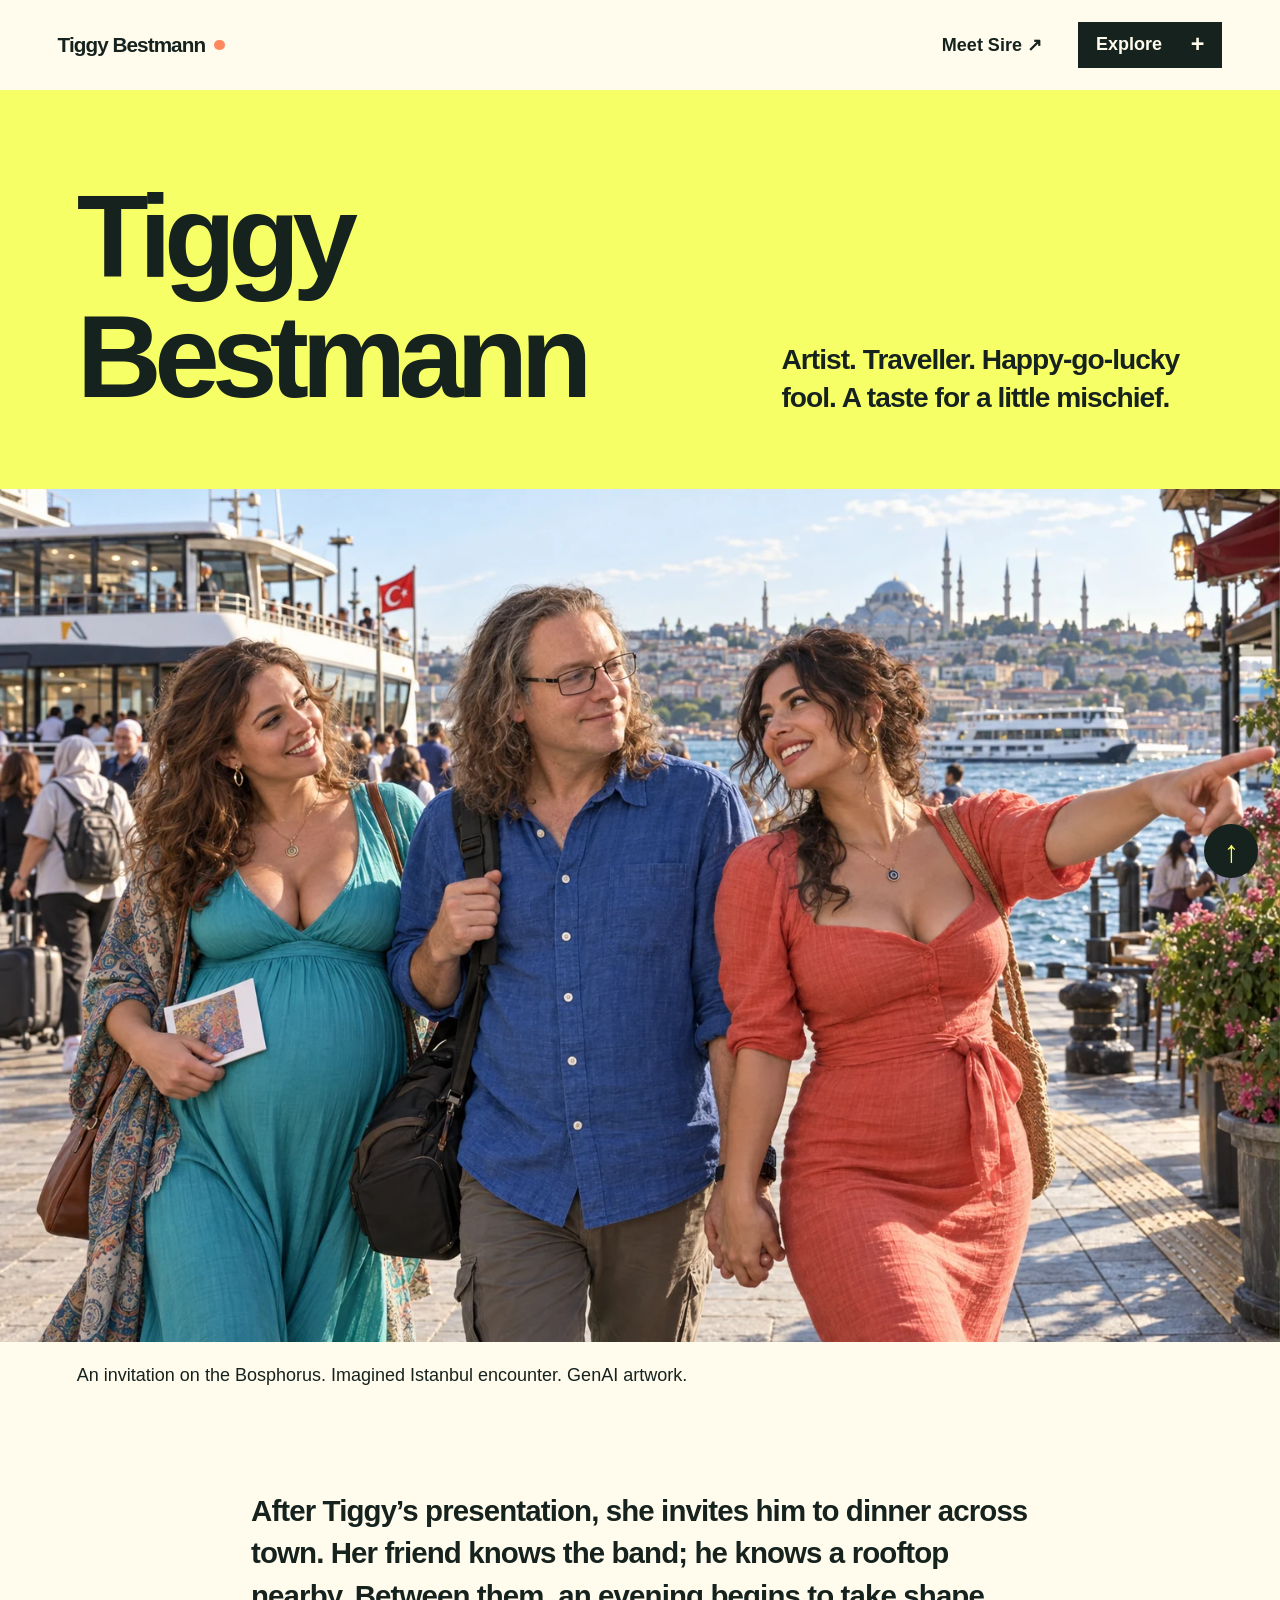
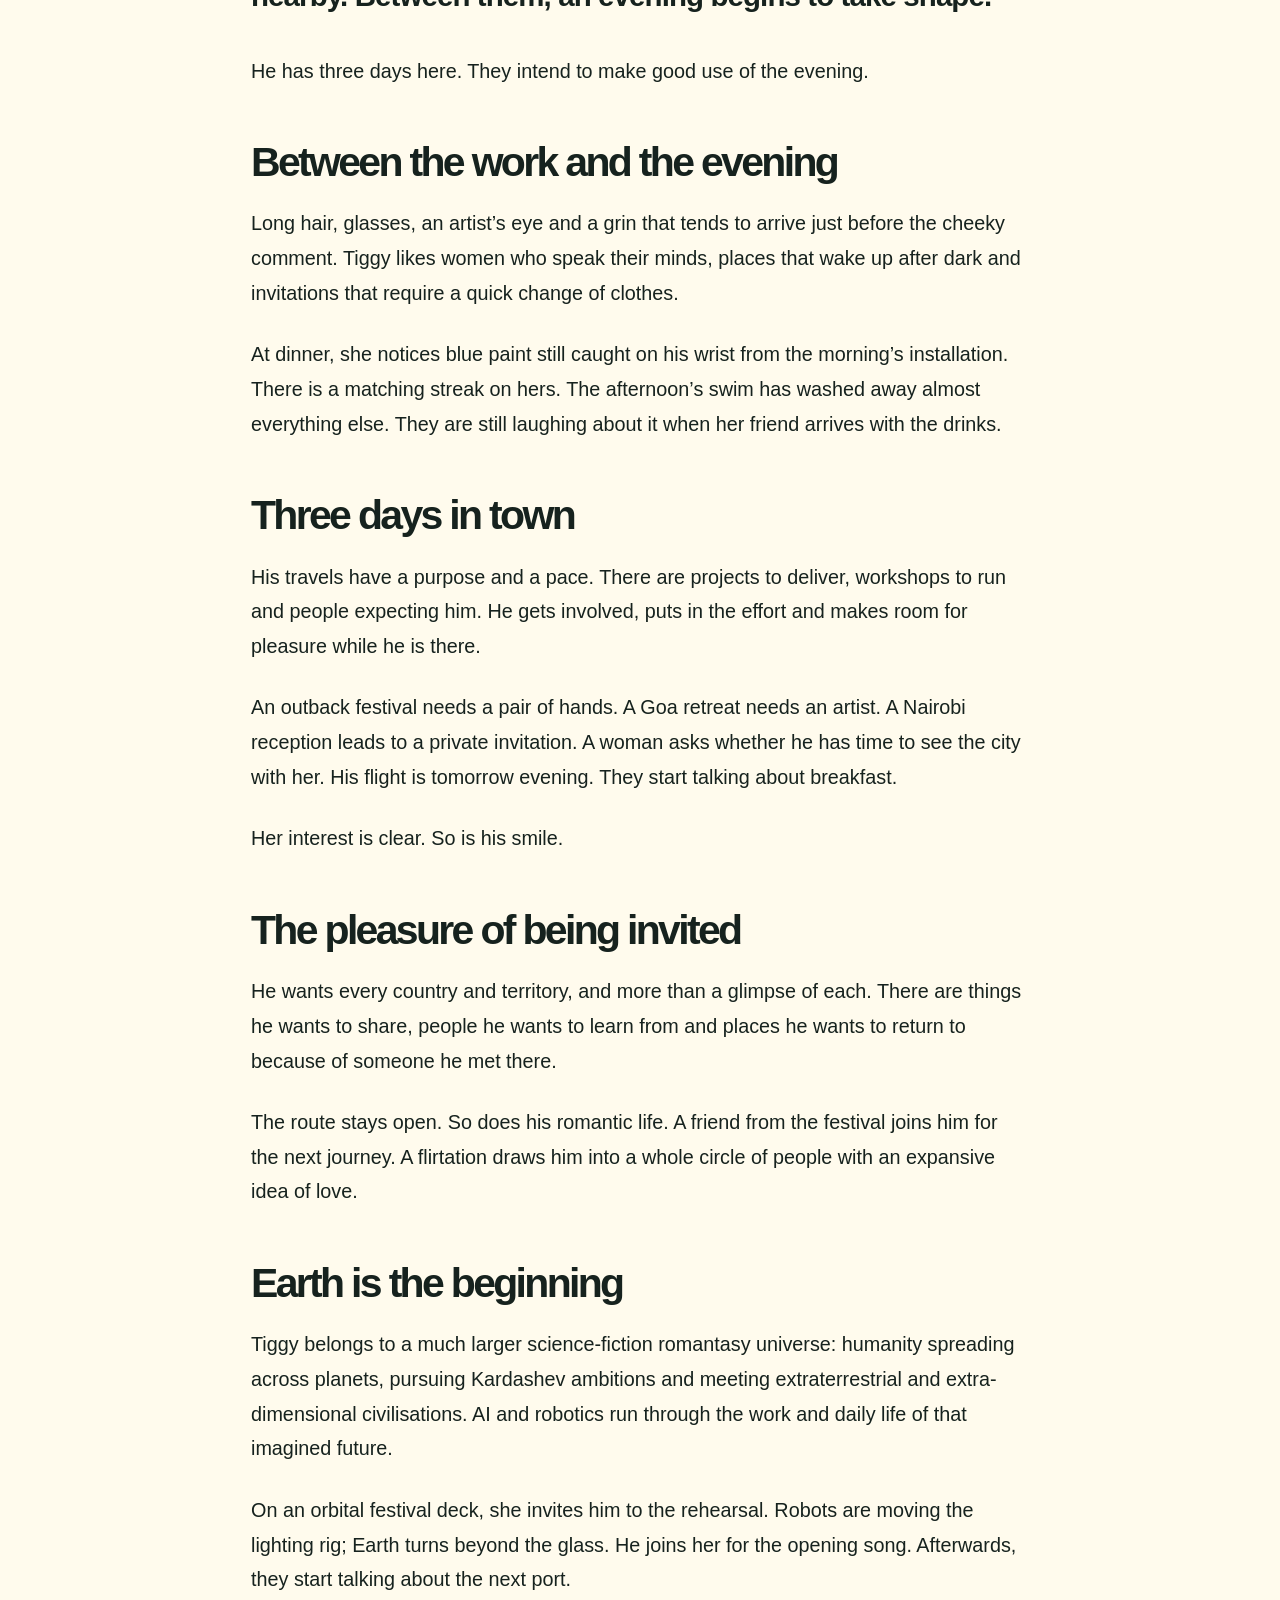
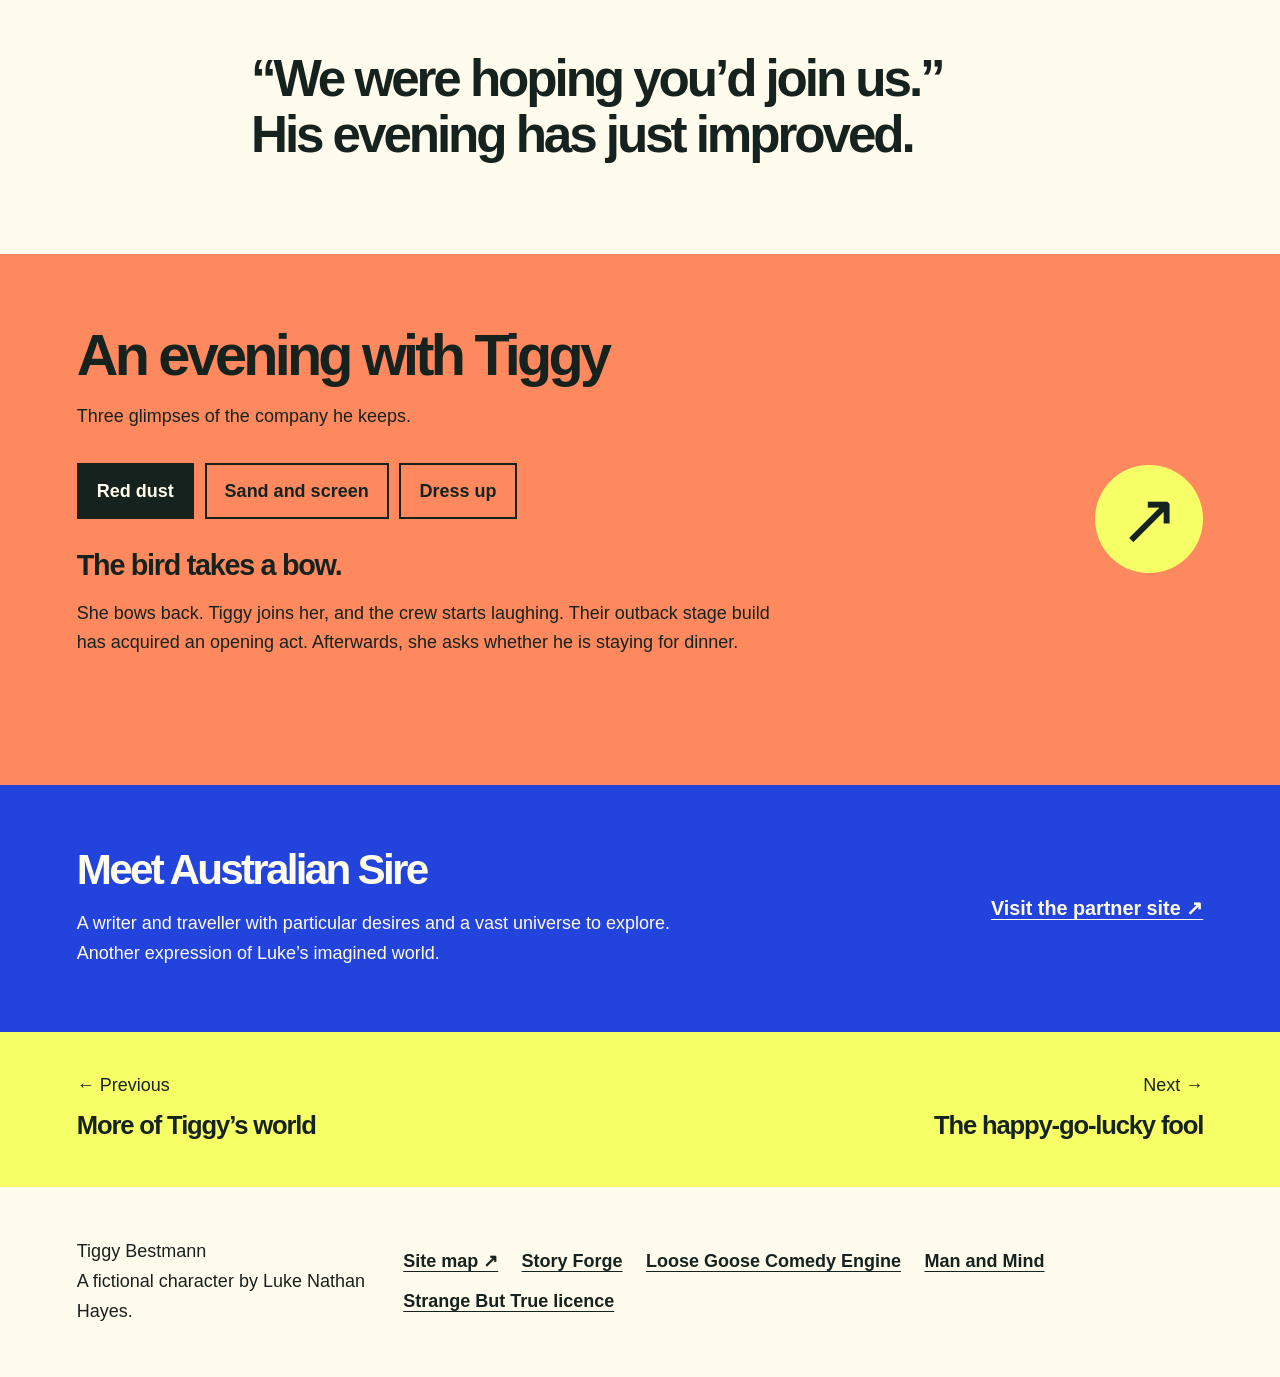
==== index.html @ efd8e97a "Keep Tiggy relationship context brief and remove repeated marriage framing" ====
<!doctype html>
<html lang="en-AU"><head><meta charset="utf-8"><meta name="viewport" content="width=device-width,initial-scale=1"><meta name="description" content="Artist. Traveller. Happy-go-lucky fool. A taste for a little mischief."><meta name="theme-color" content="#f7ff67"><title>Tiggy Bestmann | Artist, fool and student of life</title><link rel="icon" href="assets/favicon.ico"><link rel="apple-touch-icon" href="assets/icon-180.png"><link rel="stylesheet" href="assets/site.css?v=20261001-public"><script defer src="assets/site.js?v=20261001-public"></script></head>
<body id="top" class="theme-lemon home"><a class="skip" href="#main">Skip to content</a>
<header class="site-header"><a class="brand" href="index.html">Tiggy Bestmann<span class="brand-dot" aria-hidden="true"></span></a><div class="header-actions"><a class="partner-short" href="https://auraofintelligence.github.io/australiansire/">Meet Sire ↗</a><button class="menu-button" type="button" aria-expanded="false" aria-controls="chapter-menu">Explore <span aria-hidden="true">+</span></button></div><nav id="chapter-menu" aria-label="Chapters" hidden><a href="index.html" aria-current="page">Tiggy Bestmann</a><a href="fool.html">The happy-go-lucky fool</a><a href="art.html">The night it comes alive</a><a href="retreats.html">Aura retreats</a><a href="out-about.html">Three days in town</a><a href="water.html">Sand, salt and screen</a><a href="company.html">The invitation matters</a><a href="music.html">A song between them</a><a href="possibilities.html">How big are we talking?</a><a href="sitemap.html">More of Tiggy’s world</a></nav></header>
<main id="main"><section class="opening"><h1>Tiggy Bestmann</h1><p>Artist. Traveller. Happy-go-lucky fool. A taste for a little mischief.</p></section><figure class="hero"><img src="assets/opening-world.webp" alt="Two adult women, one visibly pregnant, welcome the long-haired Tiggy at an Istanbul ferry landing and draw him into a lively conversation." width="1536" height="1024" fetchpriority="high"><figcaption>An invitation on the Bosphorus. Imagined Istanbul encounter. GenAI artwork.</figcaption></figure>
<article class="prose" aria-label="Tiggy Bestmann">
<p class="lead">After Tiggy’s presentation, she invites him to dinner across town. Her friend knows the band; he knows a rooftop nearby. Between them, an evening begins to take shape.</p>
<p>He has three days here. They intend to make good use of the evening.</p>
<h2>Between the work and the evening</h2>
<p>Long hair, glasses, an artist’s eye and a grin that tends to arrive just before the cheeky comment. Tiggy likes women who speak their minds, places that wake up after dark and invitations that require a quick change of clothes.</p>
<p>At dinner, she notices blue paint still caught on his wrist from the morning’s installation. There is a matching streak on hers. The afternoon’s swim has washed away almost everything else. They are still laughing about it when her friend arrives with the drinks.</p>
<h2>Three days in town</h2>
<p>His travels have a purpose and a pace. There are projects to deliver, workshops to run and people expecting him. He gets involved, puts in the effort and makes room for pleasure while he is there.</p>
<p>An outback festival needs a pair of hands. A Goa retreat needs an artist. A Nairobi reception leads to a private invitation. A woman asks whether he has time to see the city with her. His flight is tomorrow evening. They start talking about breakfast.</p>
<p>Her interest is clear. So is his smile.</p>
<h2>The pleasure of being invited</h2>
<p>He wants every country and territory, and more than a glimpse of each. There are things he wants to share, people he wants to learn from and places he wants to return to because of someone he met there.</p>
<p>The route stays open. So does his romantic life. A friend from the festival joins him for the next journey. A flirtation draws him into a whole circle of people with an expansive idea of love.</p>
<h2>Earth is the beginning</h2>
<p>Tiggy belongs to a much larger science-fiction romantasy universe: humanity spreading across planets, pursuing Kardashev ambitions and meeting extraterrestrial and extra-dimensional civilisations. AI and robotics run through the work and daily life of that imagined future.</p>
<p>On an orbital festival deck, she invites him to the rehearsal. Robots are moving the lighting rig; Earth turns beyond the glass. He joins her for the opening song. Afterwards, they start talking about the next port.</p>
<p class="big-line">“We were hoping you’d join us.”<br>His evening has just improved.</p></article><section class="play-panel" aria-labelledby="play-title"><div><h2 id="play-title">An evening with Tiggy</h2><p>Three glimpses of the company he keeps.</p><div class="mood-buttons" role="group" aria-label="Choose a scene"><button type="button" data-mood="make" aria-pressed="true">Red dust</button><button type="button" data-mood="wander" aria-pressed="false">Sand and screen</button><button type="button" data-mood="company" aria-pressed="false">Dress up</button></div><div class="play-result" aria-live="polite" aria-atomic="true"><h3>The bird takes a bow.</h3><p>She bows back. Tiggy joins her, and the crew starts laughing. Their outback stage build has acquired an opening act. Afterwards, she asks whether he is staying for dinner.</p></div></div><a class="round-link" href="fool.html" aria-label="Meet the happy-go-lucky fool">↗</a></section>
<section class="partner-panel"><div><h2>Meet Australian Sire</h2><p>A writer and traveller with particular desires and a vast universe to explore. Another expression of Luke’s imagined world.</p></div><a href="https://auraofintelligence.github.io/australiansire/">Visit the partner site ↗</a></section></main>
<nav class="page-turn" aria-label="Previous and next pages"><a rel="prev" href="sitemap.html"><span>← Previous</span><strong>More of Tiggy’s world</strong></a><a rel="next" href="fool.html"><span>Next →</span><strong>The happy-go-lucky fool</strong></a></nav>
<footer><p>Tiggy Bestmann<br>A fictional character by Luke Nathan Hayes.</p><nav class="footer-links" aria-label="Related sites and licence"><a href="sitemap.html">Site map ↗</a><a href="https://auraofintelligence.github.io/australian-sire-story-forge/">Story Forge</a><a href="https://auraofintelligence.github.io/loose-goose-comedy-engine/">Loose Goose Comedy Engine</a><a href="https://auraofintelligence.github.io/luke-nathan-hayes-man-and-mind/">Man and Mind</a><a href="https://github.com/auraofintelligence/tiggy-bestmann/blob/main/LICENCE.md">Strange But True licence</a></nav></footer><a class="to-top" href="#top" aria-label="Back to top">↑</a></body></html>
---- assets/site.css ----
:root{--ink:#16221e;--paper:#fffbed;--lemon:#f7ff67;--orange:#ff895f;--blue:#2344dc;--mint:#84e8c9;--accent:var(--lemon);font-family:Arial,Helvetica,sans-serif;color:var(--ink);background:var(--paper);font-size:18px}*{box-sizing:border-box}html{scroll-behavior:smooth;scroll-padding-top:6rem}body{margin:0}body.theme-orange{--accent:var(--orange)}body.theme-blue{--accent:var(--blue)}body.theme-mint{--accent:var(--mint)}a{color:inherit;text-underline-offset:.2em;text-decoration-thickness:.07em}button{font:inherit;color:inherit;cursor:pointer}a:focus-visible,button:focus-visible{outline:3px solid currentColor;outline-offset:5px}.skip{position:fixed;top:-8rem;left:1rem;z-index:100;background:var(--ink);color:white;padding:1rem}.skip:focus{top:1rem}.site-header{position:relative;z-index:30;display:flex;align-items:center;justify-content:space-between;gap:1rem;padding:1.2rem 4.5%;background:var(--paper)}.brand{display:flex;align-items:center;gap:.5rem;font-size:1.15rem;font-weight:900;letter-spacing:-.045em;text-decoration:none;white-space:nowrap}.brand-dot{display:inline-block;background:var(--orange);width:.58rem;height:.58rem;border-radius:50%}.header-actions{display:flex;align-items:center;gap:2rem}.partner-short{font-size:1rem;text-decoration:none;font-weight:700}.menu-button{display:flex;gap:1.6rem;align-items:center;border:0;background:var(--ink);color:var(--paper);min-height:46px;padding:.65rem 1rem;font-weight:700}.menu-button span{font-size:1.3em;line-height:1}#chapter-menu{position:absolute;right:4.5%;top:calc(100% - .3rem);background:var(--ink);color:var(--paper);width:min(32rem,91vw);padding:1rem;box-shadow:0 15px 35px #16221e26;max-height:calc(100dvh - 6rem);overflow:auto}#chapter-menu:not([hidden]){display:grid;grid-template-columns:1fr 1fr;gap:.3rem}#chapter-menu a{display:flex;align-items:center;min-height:48px;padding:.7rem;text-decoration:none}#chapter-menu a:hover,#chapter-menu a[aria-current]{background:var(--lemon);color:var(--ink)}.opening{background:var(--accent);padding:4.8rem 6% 4rem;display:grid;grid-template-columns:minmax(0,1.5fr) minmax(0,1fr);gap:4rem;align-items:end}.theme-blue .opening{color:var(--paper)}h1,h2,h3{font-family:'Arial Black',Arial,Helvetica,sans-serif;font-weight:900;letter-spacing:-.065em;line-height:1.02;margin:0;text-wrap:balance}h1{font-size:clamp(3.7rem,7.4vw,7.1rem);max-width:12ch}.home h1{font-size:clamp(4.5rem,9.2vw,9rem);max-width:9ch}.opening p{margin:0;font-size:clamp(1.35rem,2.2vw,2.1rem);line-height:1.35;max-width:26ch;font-weight:600;letter-spacing:-.035em}.hero{margin:0}.hero img{width:100%;height:auto;display:block;aspect-ratio:3/2;object-fit:contain;background:var(--accent)}figcaption{font-size:1rem;line-height:1.5;padding:1.1rem 6%;background:var(--paper)}.prose{max-width:850px;padding:4.5rem 2rem 5rem;margin:auto;font-size:1.1rem;line-height:1.75}.prose p{margin:0 0 1.5rem}.prose .lead{font-size:clamp(1.5rem,2.3vw,2rem);line-height:1.45;letter-spacing:-.03em;font-weight:700;margin-bottom:2rem}.prose h2{font-size:clamp(2rem,3.2vw,3rem);margin:3rem 0 1.25rem}.prose p:last-child{margin-bottom:0}.prose a{font-weight:700}.big-line{font-size:clamp(2.1rem,4vw,3.8rem);font-weight:900;letter-spacing:-.06em;line-height:1.1;margin-top:3rem!important}.play-panel{background:var(--orange);display:flex;align-items:center;justify-content:space-between;gap:3rem;padding:4rem 6%}.play-panel>div{max-width:900px}.play-panel h2{font-size:clamp(2.5rem,4.5vw,4.4rem)}.play-panel p{line-height:1.6}.mood-buttons{display:flex;gap:.6rem;flex-wrap:wrap;margin:1.8rem 0}.mood-buttons button{padding:.85rem 1rem;min-height:48px;border:2px solid var(--ink);background:transparent;font-weight:700}.mood-buttons button[aria-pressed=true]{background:var(--ink);color:var(--paper)}.play-result{min-height:9rem;max-width:720px}.play-result h3{font-size:1.6rem;letter-spacing:-.045em}.play-result p{margin-bottom:0}.round-link{display:grid;place-content:center;flex-shrink:0;width:6rem;height:6rem;border-radius:50%;background:var(--lemon);color:var(--ink);font-size:4rem;text-decoration:none;transition:transform .2s}.round-link:hover{transform:rotate(12deg)}.partner-panel{display:flex;align-items:center;justify-content:space-between;gap:3rem;background:var(--blue);color:var(--paper);padding:3.5rem 6%}.partner-panel h2{font-size:clamp(2.2rem,3.3vw,3.4rem)}.partner-panel p{max-width:630px;line-height:1.65;margin-bottom:0}.partner-panel>a{font-weight:700;flex-shrink:0;display:inline-block;padding:1rem 0;font-size:1.1rem}.page-turn{display:grid;grid-template-columns:1fr 1fr;background:var(--lemon)}.page-turn a{display:flex;flex-direction:column;gap:.8rem;text-decoration:none;padding:2.4rem 12%;min-height:155px}.page-turn a:hover{background:var(--mint)}.page-turn a:last-child{text-align:right}.page-turn span{font-size:1rem}.page-turn strong{font-size:clamp(1.3rem,2vw,2rem);letter-spacing:-.045em;line-height:1.2}footer{display:flex;align-items:center;justify-content:space-between;gap:1.5rem;padding:2.8rem 6%;padding-right:7rem;font-size:1rem;line-height:1.65}footer p{margin:0}footer>a{white-space:nowrap;font-weight:700}.to-top{position:fixed;bottom:1.2rem;right:1.2rem;z-index:25;display:grid;place-content:center;width:3rem;height:3rem;background:var(--ink);color:var(--lemon);border-radius:50%;text-decoration:none;font-size:1.7rem;box-shadow:0 3px 10px #0002}.chapter-index{padding:0 6% 5rem;max-width:1200px;margin:auto}.chapter-index>a{display:flex;align-items:center;justify-content:space-between;gap:1rem;padding:1.1rem 1.3rem;background:var(--lemon);font-size:clamp(1.25rem,2vw,1.9rem);font-weight:800;text-decoration:none;letter-spacing:-.04em;margin:.5rem 0;min-height:65px}.chapter-index>a:nth-child(3n+2){background:var(--mint)}.chapter-index>a:nth-child(3n){background:var(--orange)}.chapter-index>a:hover{padding-left:1.7rem}
@media(max-width:760px){:root{font-size:17px}.site-header{padding:1rem 5%;gap:.5rem}.brand{font-size:1.1rem}.partner-short{display:none}.menu-button{gap:.65rem;font-size:1rem;padding:.65rem .8rem}#chapter-menu{right:5%;width:90vw;padding:.7rem;max-height:calc(100dvh - 6rem)}#chapter-menu:not([hidden]){grid-template-columns:1fr}.opening{grid-template-columns:minmax(0,1fr);padding:3rem 6% 2.8rem;gap:1.7rem}h1{font-size:clamp(3.3rem,13.5vw,5.8rem)}.home h1{font-size:clamp(2.8rem,15vw,6.6rem)}.opening p{font-size:1.5rem;max-width:28ch}figcaption{font-size:1rem}.prose{padding:2.8rem 6% 3.5rem;font-size:1.06rem;line-height:1.75}.prose h2{margin-top:2.5rem}.play-panel{padding:3rem 6%;display:block}.play-result{min-height:12rem}.round-link{margin-top:1.7rem;width:4.5rem;height:4.5rem;font-size:3rem}.partner-panel{display:block;padding:3rem 6%}.partner-panel>a{margin-top:.8rem}.page-turn a{padding:1.7rem 10%;min-height:160px}.page-turn strong{font-size:1.25rem}footer{display:block;padding:2rem 6% 5rem}footer>a{display:inline-block;margin-top:1.2rem}.to-top{width:2.8rem;height:2.8rem;bottom:1rem;right:1rem}}
@media(prefers-reduced-motion:reduce){html{scroll-behavior:auto}*,*::before,*::after{animation:none!important;transition:none!important}}
.footer-links{display:flex;flex-wrap:wrap;gap:.7rem 1.3rem;max-width:42rem;line-height:1.5}
.footer-links a{font-weight:700}
@media(max-width:760px){.footer-links{margin-top:1.2rem}}
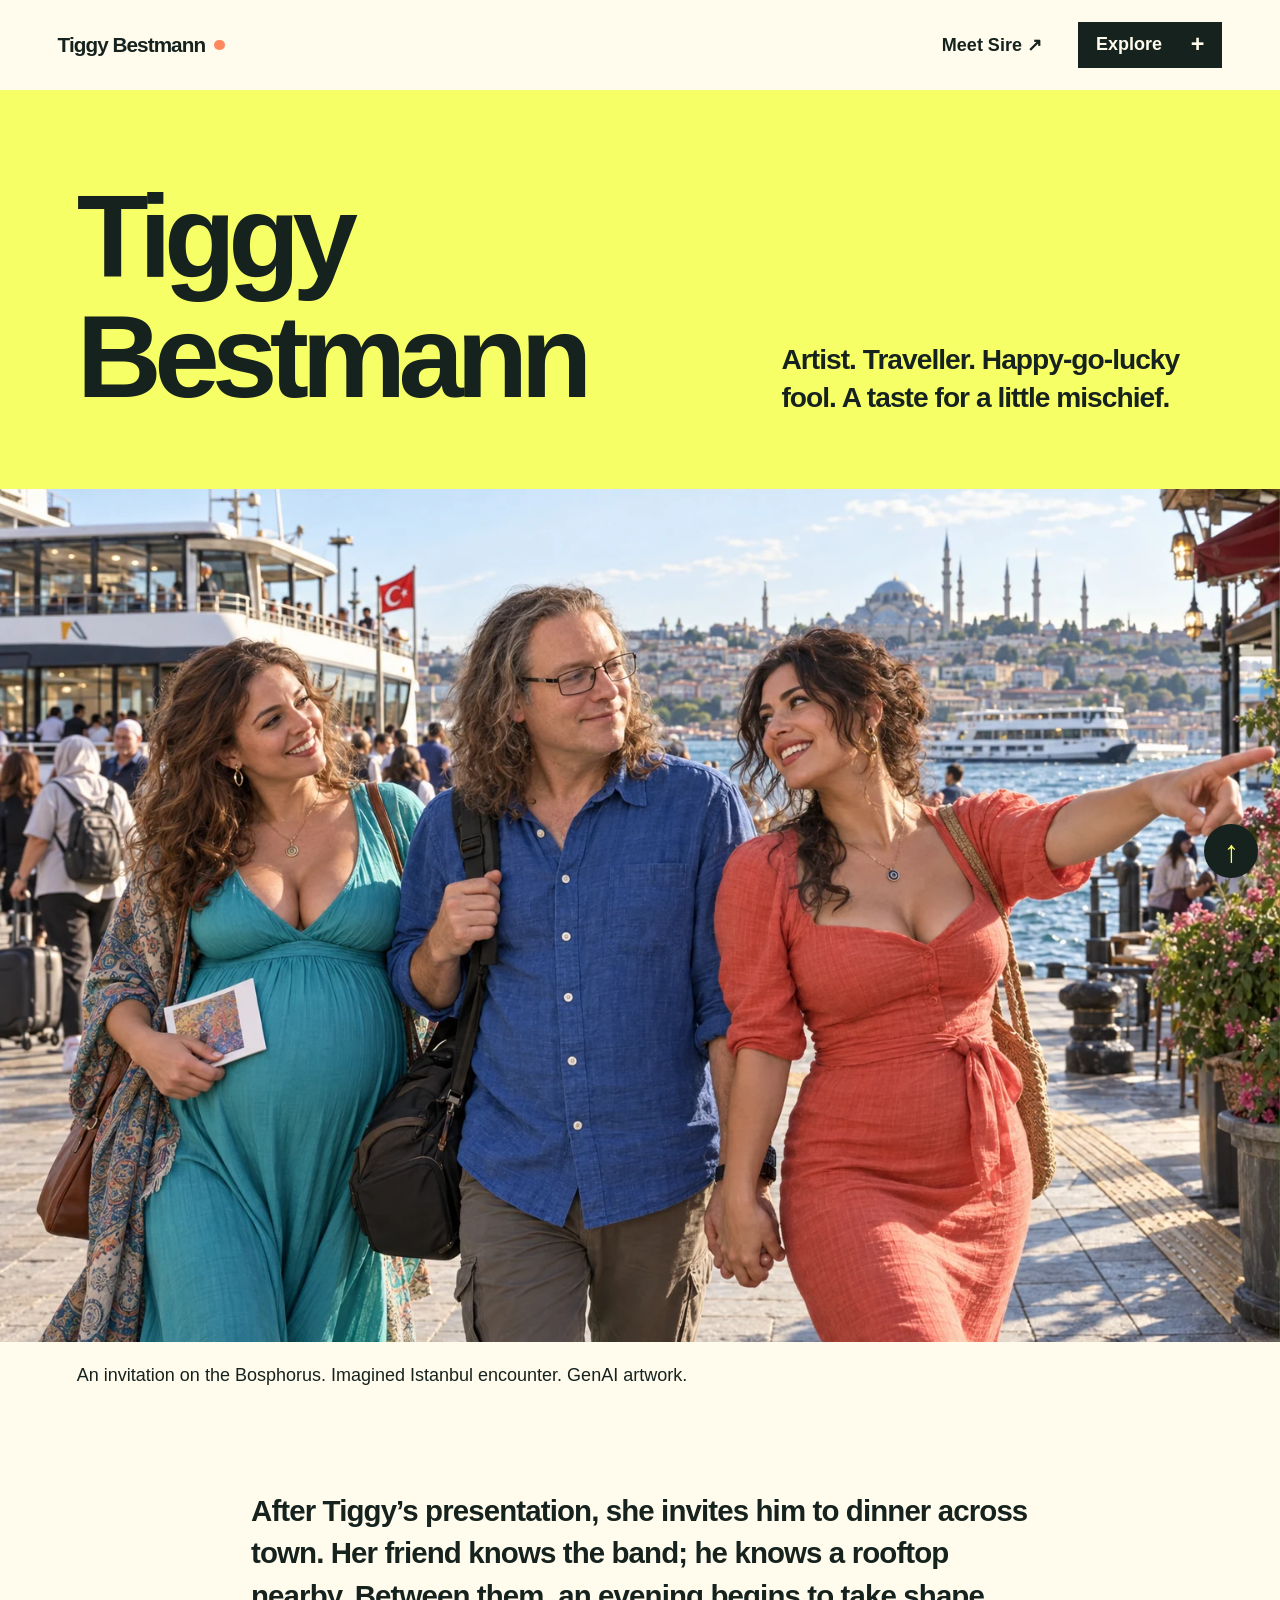
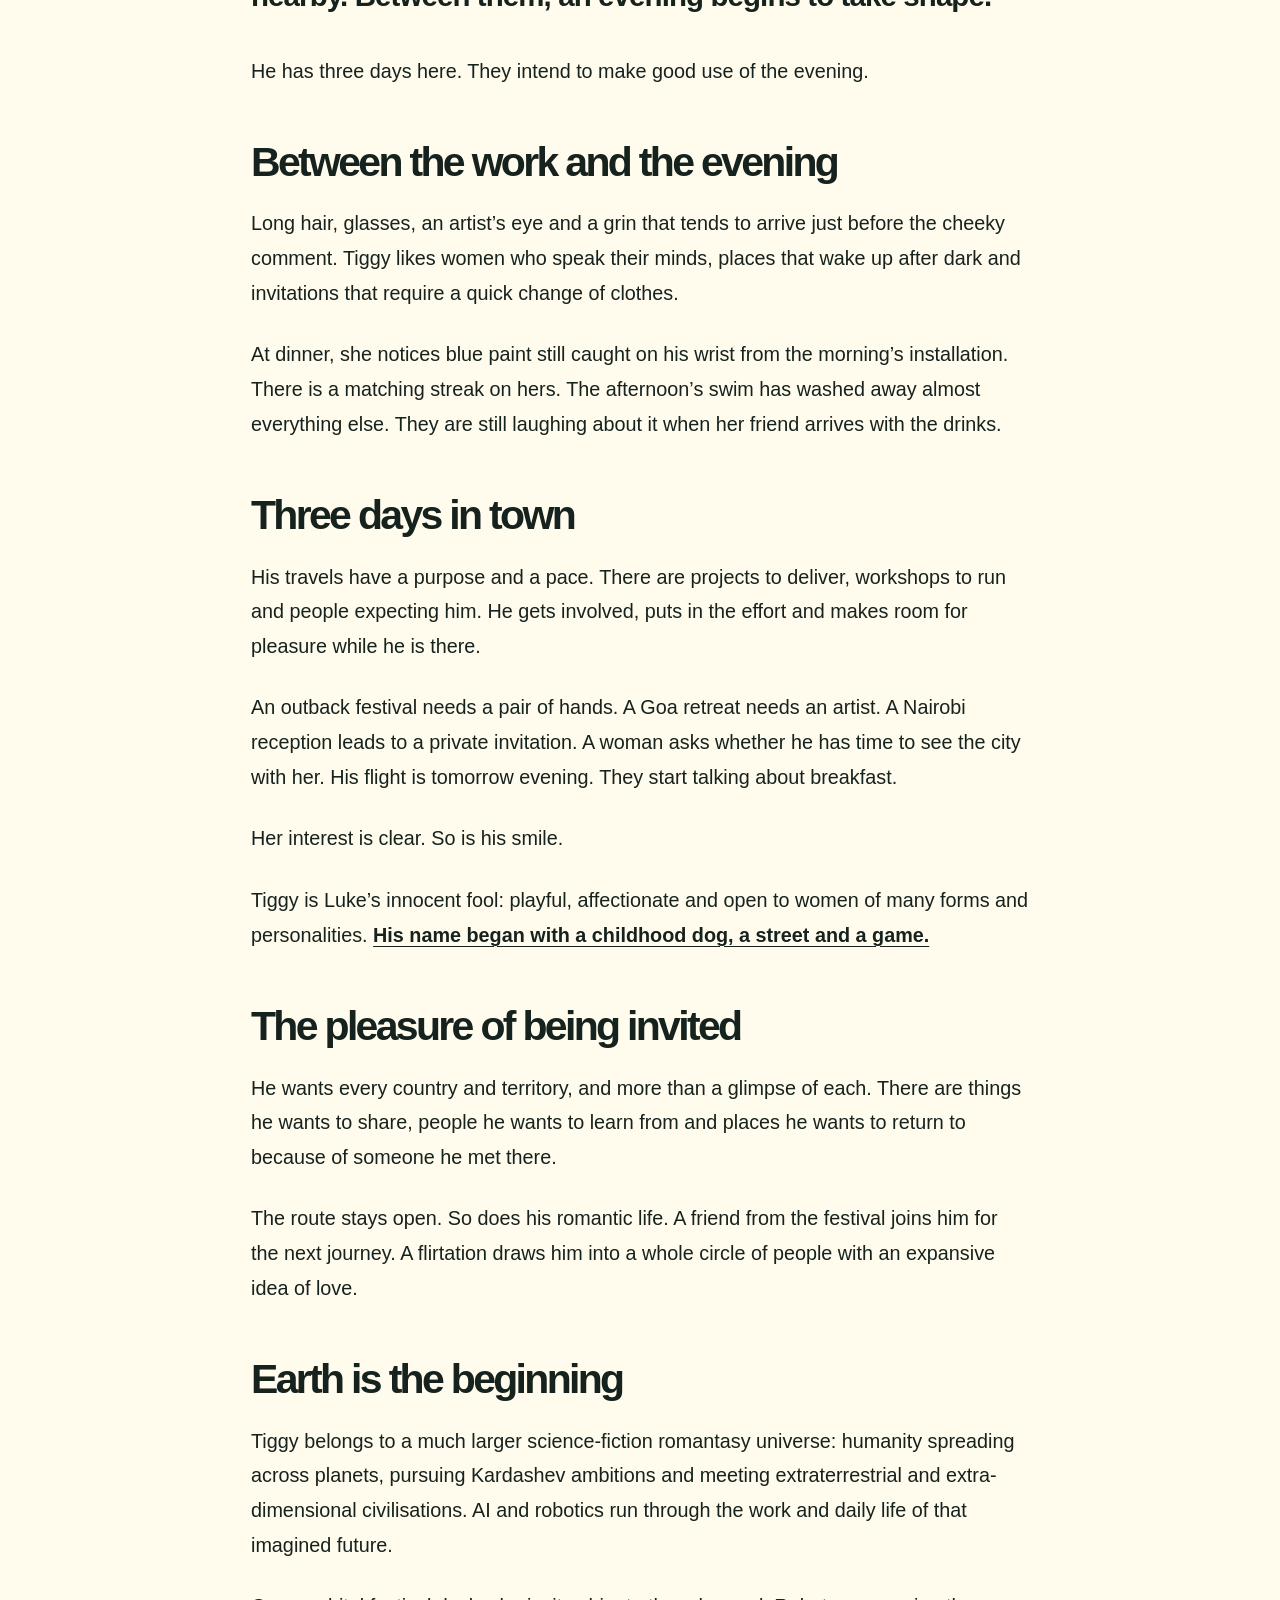
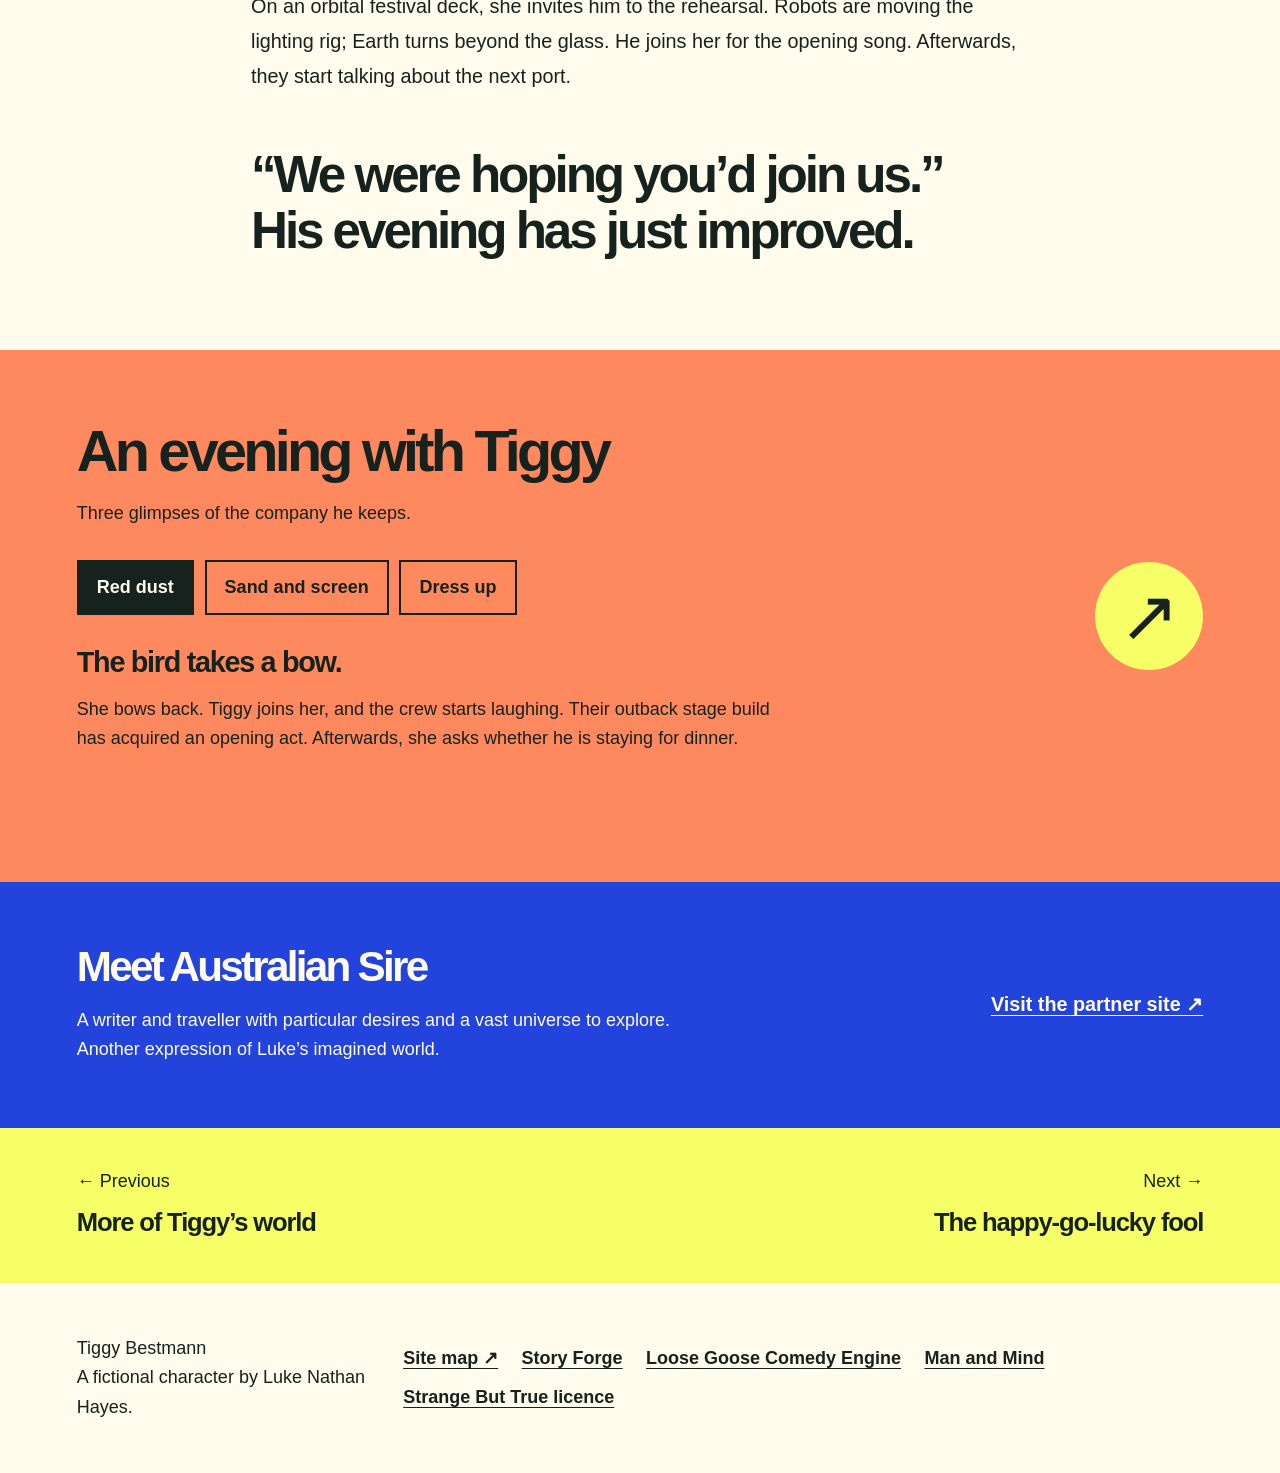
==== commit d16e3dfa: "Tell Tiggy's name story and clarify his open attraction" ====
--- a/index.html
+++ b/index.html
@@ -13,6 +13,7 @@
 <p>His travels have a purpose and a pace. There are projects to deliver, workshops to run and people expecting him. He gets involved, puts in the effort and makes room for pleasure while he is there.</p>
 <p>An outback festival needs a pair of hands. A Goa retreat needs an artist. A Nairobi reception leads to a private invitation. A woman asks whether he has time to see the city with her. His flight is tomorrow evening. They start talking about breakfast.</p>
 <p>Her interest is clear. So is his smile.</p>
+<p>Tiggy is Luke’s innocent fool: playful, affectionate and open to women of many forms and personalities. <a href="fool.html#the-name">His name began with a childhood dog, a street and a game.</a></p>
 <h2>The pleasure of being invited</h2>
 <p>He wants every country and territory, and more than a glimpse of each. There are things he wants to share, people he wants to learn from and places he wants to return to because of someone he met there.</p>
 <p>The route stays open. So does his romantic life. A friend from the festival joins him for the next journey. A flirtation draws him into a whole circle of people with an expansive idea of love.</p>
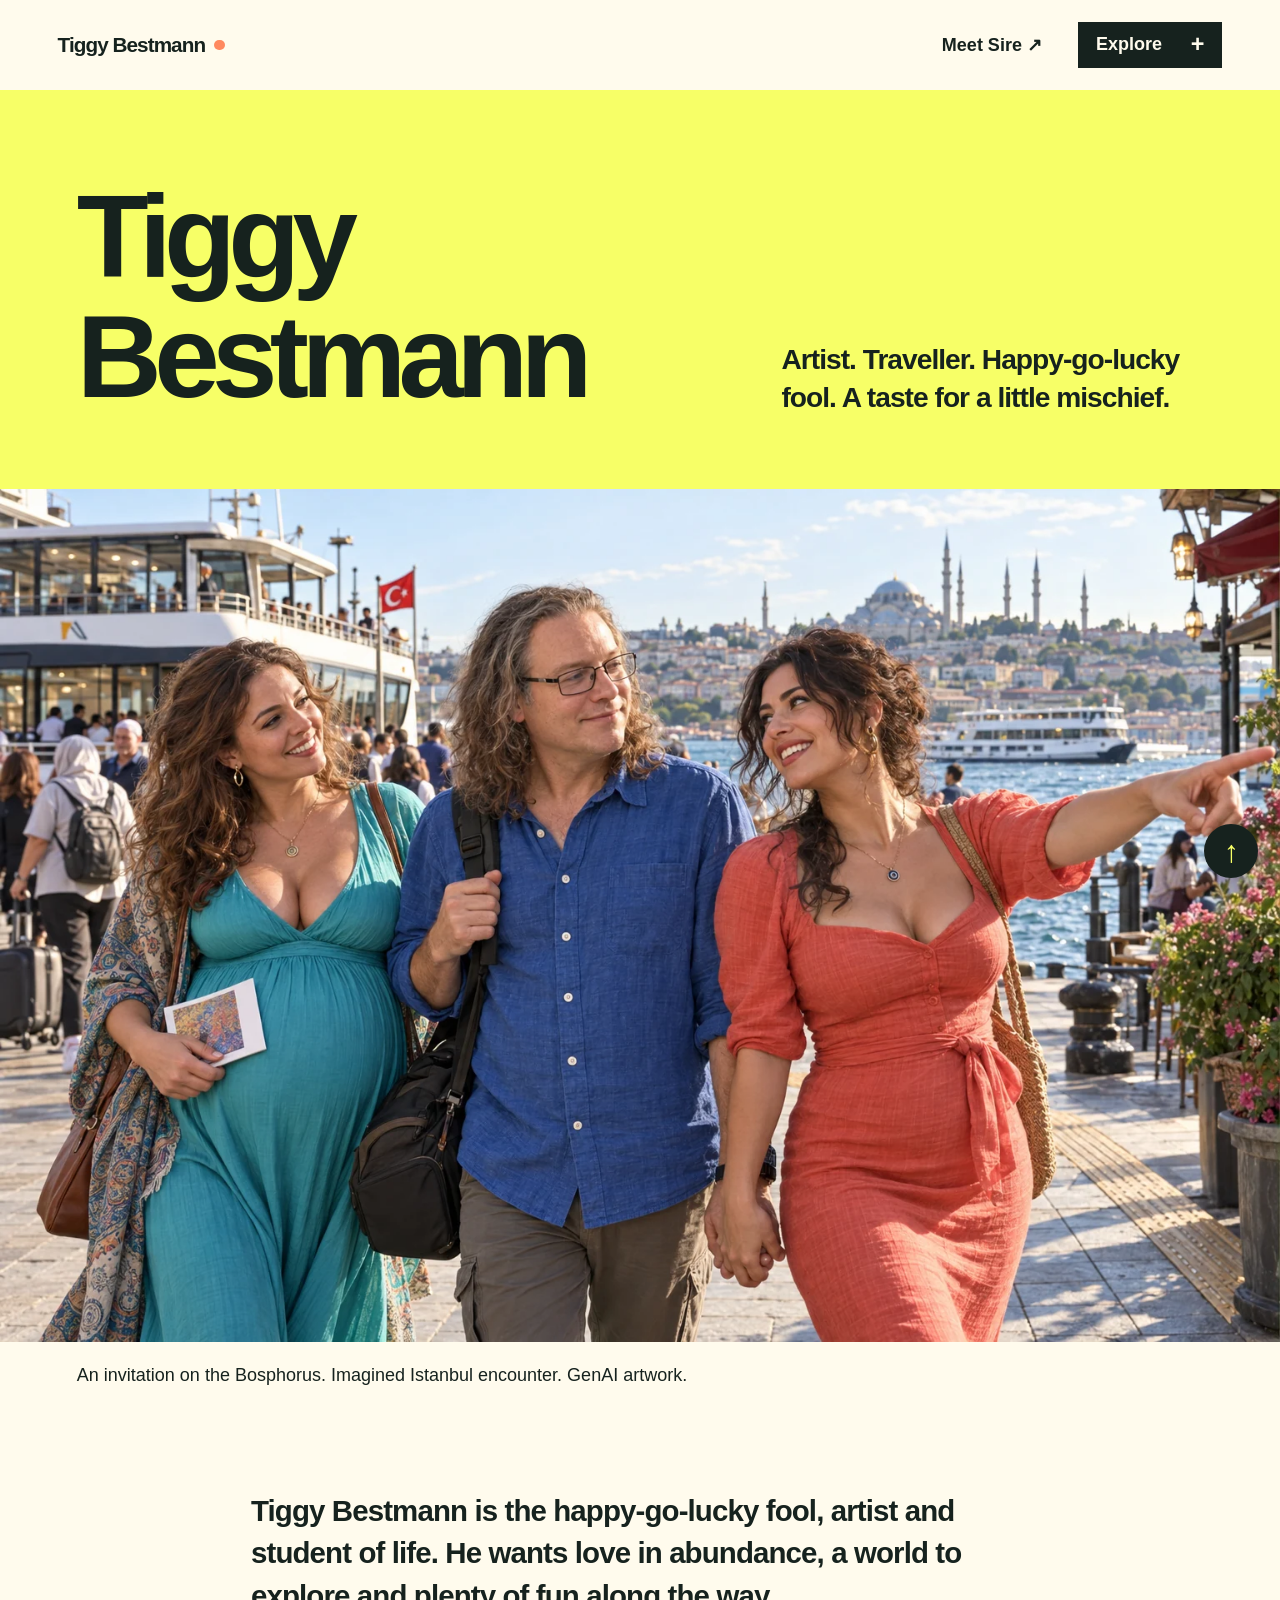
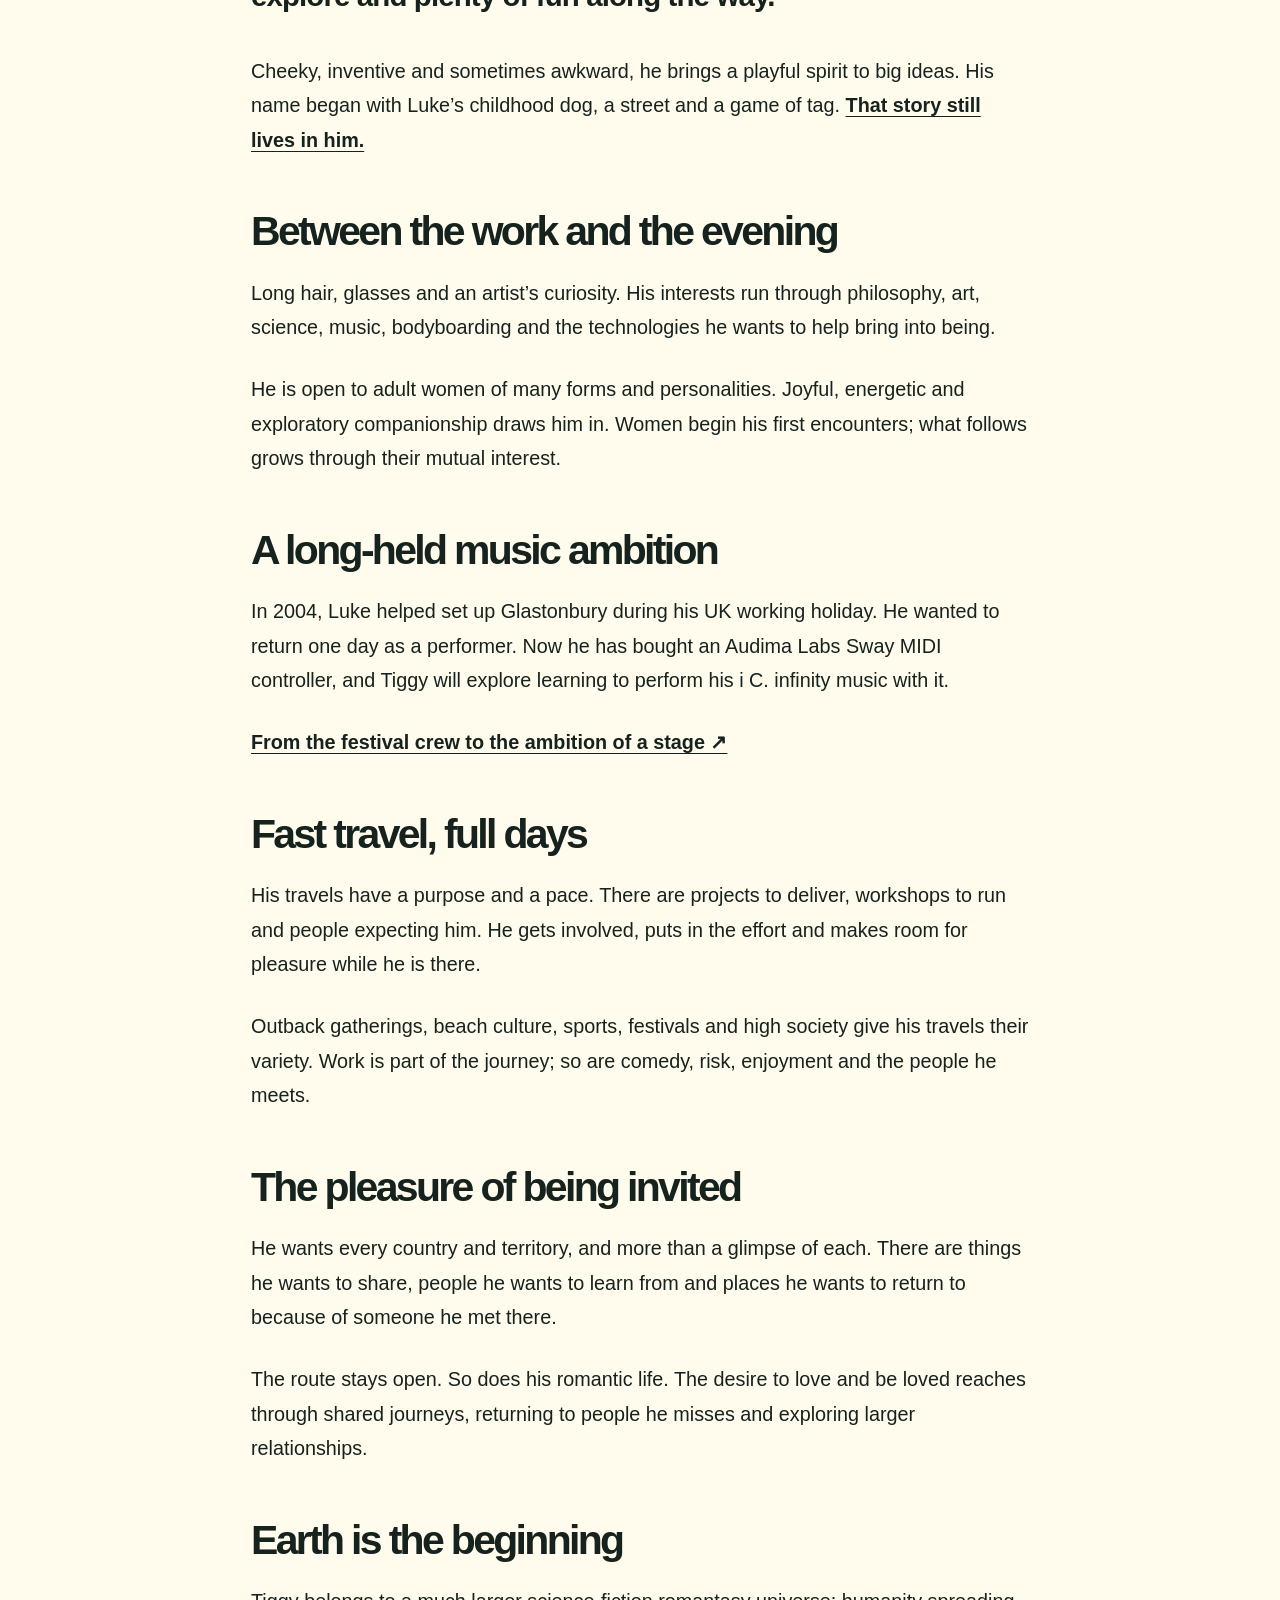
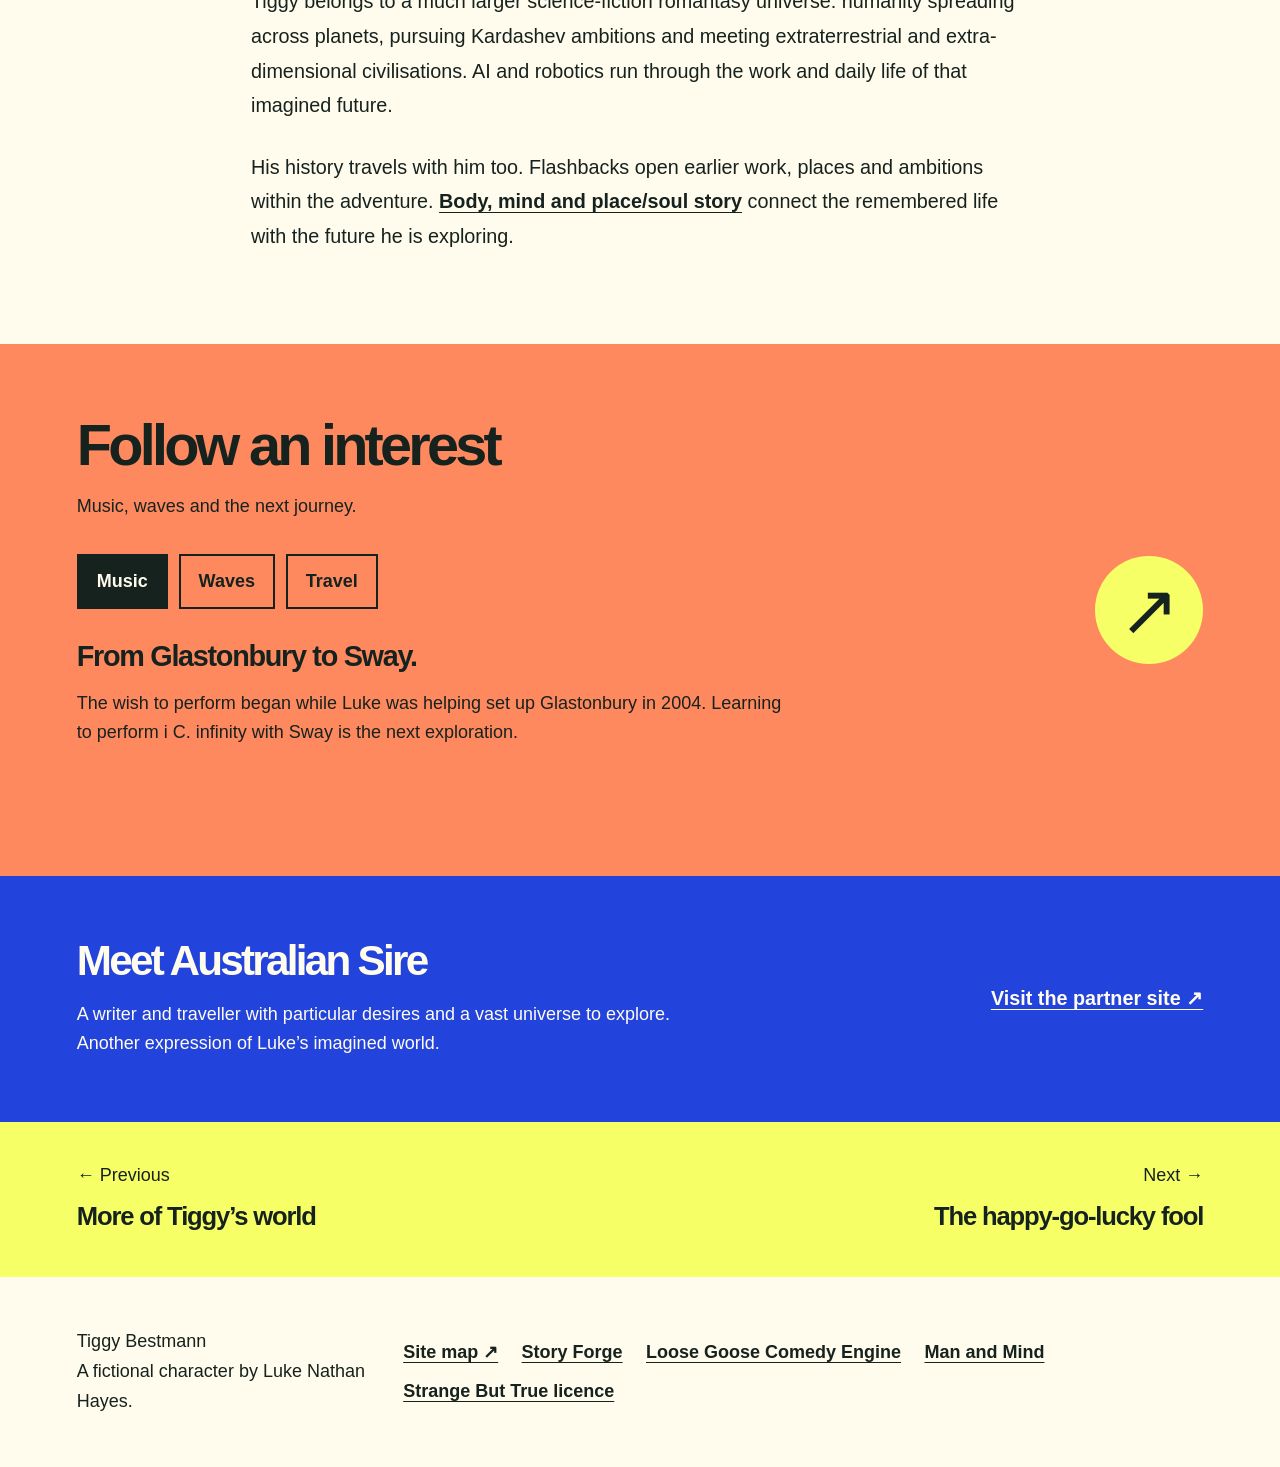
==== commit c8e2da18: "Connect Tiggy's music ambitions and history to reviewed source material" ====
--- a/index.html
+++ b/index.html
@@ -1,26 +1,26 @@
 <!doctype html>
-<html lang="en-AU"><head><meta charset="utf-8"><meta name="viewport" content="width=device-width,initial-scale=1"><meta name="description" content="Artist. Traveller. Happy-go-lucky fool. A taste for a little mischief."><meta name="theme-color" content="#f7ff67"><title>Tiggy Bestmann | Artist, fool and student of life</title><link rel="icon" href="assets/favicon.ico"><link rel="apple-touch-icon" href="assets/icon-180.png"><link rel="stylesheet" href="assets/site.css?v=20261001-public"><script defer src="assets/site.js?v=20261001-public"></script></head>
+<html lang="en-AU"><head><meta charset="utf-8"><meta name="viewport" content="width=device-width,initial-scale=1"><meta name="description" content="Artist. Traveller. Happy-go-lucky fool. A taste for a little mischief."><meta name="theme-color" content="#f7ff67"><title>Tiggy Bestmann | Artist, fool and student of life</title><link rel="icon" href="assets/favicon.ico"><link rel="apple-touch-icon" href="assets/icon-180.png"><link rel="stylesheet" href="assets/site.css?v=20261001-history-music"><script defer src="assets/site.js?v=20261001-history-music"></script></head>
 <body id="top" class="theme-lemon home"><a class="skip" href="#main">Skip to content</a>
-<header class="site-header"><a class="brand" href="index.html">Tiggy Bestmann<span class="brand-dot" aria-hidden="true"></span></a><div class="header-actions"><a class="partner-short" href="https://auraofintelligence.github.io/australiansire/">Meet Sire ↗</a><button class="menu-button" type="button" aria-expanded="false" aria-controls="chapter-menu">Explore <span aria-hidden="true">+</span></button></div><nav id="chapter-menu" aria-label="Chapters" hidden><a href="index.html" aria-current="page">Tiggy Bestmann</a><a href="fool.html">The happy-go-lucky fool</a><a href="art.html">The night it comes alive</a><a href="retreats.html">Aura retreats</a><a href="out-about.html">Three days in town</a><a href="water.html">Sand, salt and screen</a><a href="company.html">The invitation matters</a><a href="music.html">A song between them</a><a href="possibilities.html">How big are we talking?</a><a href="sitemap.html">More of Tiggy’s world</a></nav></header>
+<header class="site-header"><a class="brand" href="index.html">Tiggy Bestmann<span class="brand-dot" aria-hidden="true"></span></a><div class="header-actions"><a class="partner-short" href="https://auraofintelligence.github.io/australiansire/">Meet Sire ↗</a><button class="menu-button" type="button" aria-expanded="false" aria-controls="chapter-menu">Explore <span aria-hidden="true">+</span></button></div><nav id="chapter-menu" aria-label="Chapters" hidden><a href="index.html" aria-current="page">Tiggy Bestmann</a><a href="fool.html">The happy-go-lucky fool</a><a href="art.html">Art, memory and imagined worlds</a><a href="retreats.html">Aura retreats</a><a href="out-about.html">Fast travel, full days</a><a href="water.html">Sand, salt and screen</a><a href="company.html">The invitation matters</a><a href="music.html">From Glastonbury to Sway</a><a href="possibilities.html">How big are we talking?</a><a href="sitemap.html">More of Tiggy’s world</a></nav></header>
 <main id="main"><section class="opening"><h1>Tiggy Bestmann</h1><p>Artist. Traveller. Happy-go-lucky fool. A taste for a little mischief.</p></section><figure class="hero"><img src="assets/opening-world.webp" alt="Two adult women, one visibly pregnant, welcome the long-haired Tiggy at an Istanbul ferry landing and draw him into a lively conversation." width="1536" height="1024" fetchpriority="high"><figcaption>An invitation on the Bosphorus. Imagined Istanbul encounter. GenAI artwork.</figcaption></figure>
 <article class="prose" aria-label="Tiggy Bestmann">
-<p class="lead">After Tiggy’s presentation, she invites him to dinner across town. Her friend knows the band; he knows a rooftop nearby. Between them, an evening begins to take shape.</p>
-<p>He has three days here. They intend to make good use of the evening.</p>
+<p class="lead">Tiggy Bestmann is the happy-go-lucky fool, artist and student of life. He wants love in abundance, a world to explore and plenty of fun along the way.</p>
+<p>Cheeky, inventive and sometimes awkward, he brings a playful spirit to big ideas. His name began with Luke’s childhood dog, a street and a game of tag. <a href="fool.html#the-name">That story still lives in him.</a></p>
 <h2>Between the work and the evening</h2>
-<p>Long hair, glasses, an artist’s eye and a grin that tends to arrive just before the cheeky comment. Tiggy likes women who speak their minds, places that wake up after dark and invitations that require a quick change of clothes.</p>
-<p>At dinner, she notices blue paint still caught on his wrist from the morning’s installation. There is a matching streak on hers. The afternoon’s swim has washed away almost everything else. They are still laughing about it when her friend arrives with the drinks.</p>
-<h2>Three days in town</h2>
+<p>Long hair, glasses and an artist’s curiosity. His interests run through philosophy, art, science, music, bodyboarding and the technologies he wants to help bring into being.</p>
+<p>He is open to adult women of many forms and personalities. Joyful, energetic and exploratory companionship draws him in. Women begin his first encounters; what follows grows through their mutual interest.</p>
+<h2>A long-held music ambition</h2>
+<p>In 2004, Luke helped set up Glastonbury during his UK working holiday. He wanted to return one day as a performer. Now he has bought an Audima Labs Sway MIDI controller, and Tiggy will explore learning to perform his i C. infinity music with it.</p>
+<p><a href="music.html">From the festival crew to the ambition of a stage ↗</a></p>
+<h2>Fast travel, full days</h2>
 <p>His travels have a purpose and a pace. There are projects to deliver, workshops to run and people expecting him. He gets involved, puts in the effort and makes room for pleasure while he is there.</p>
-<p>An outback festival needs a pair of hands. A Goa retreat needs an artist. A Nairobi reception leads to a private invitation. A woman asks whether he has time to see the city with her. His flight is tomorrow evening. They start talking about breakfast.</p>
-<p>Her interest is clear. So is his smile.</p>
-<p>Tiggy is Luke’s innocent fool: playful, affectionate and open to women of many forms and personalities. <a href="fool.html#the-name">His name began with a childhood dog, a street and a game.</a></p>
+<p>Outback gatherings, beach culture, sports, festivals and high society give his travels their variety. Work is part of the journey; so are comedy, risk, enjoyment and the people he meets.</p>
 <h2>The pleasure of being invited</h2>
 <p>He wants every country and territory, and more than a glimpse of each. There are things he wants to share, people he wants to learn from and places he wants to return to because of someone he met there.</p>
-<p>The route stays open. So does his romantic life. A friend from the festival joins him for the next journey. A flirtation draws him into a whole circle of people with an expansive idea of love.</p>
+<p>The route stays open. So does his romantic life. The desire to love and be loved reaches through shared journeys, returning to people he misses and exploring larger relationships.</p>
 <h2>Earth is the beginning</h2>
 <p>Tiggy belongs to a much larger science-fiction romantasy universe: humanity spreading across planets, pursuing Kardashev ambitions and meeting extraterrestrial and extra-dimensional civilisations. AI and robotics run through the work and daily life of that imagined future.</p>
-<p>On an orbital festival deck, she invites him to the rehearsal. Robots are moving the lighting rig; Earth turns beyond the glass. He joins her for the opening song. Afterwards, they start talking about the next port.</p>
-<p class="big-line">“We were hoping you’d join us.”<br>His evening has just improved.</p></article><section class="play-panel" aria-labelledby="play-title"><div><h2 id="play-title">An evening with Tiggy</h2><p>Three glimpses of the company he keeps.</p><div class="mood-buttons" role="group" aria-label="Choose a scene"><button type="button" data-mood="make" aria-pressed="true">Red dust</button><button type="button" data-mood="wander" aria-pressed="false">Sand and screen</button><button type="button" data-mood="company" aria-pressed="false">Dress up</button></div><div class="play-result" aria-live="polite" aria-atomic="true"><h3>The bird takes a bow.</h3><p>She bows back. Tiggy joins her, and the crew starts laughing. Their outback stage build has acquired an opening act. Afterwards, she asks whether he is staying for dinner.</p></div></div><a class="round-link" href="fool.html" aria-label="Meet the happy-go-lucky fool">↗</a></section>
+<p>His history travels with him too. Flashbacks open earlier work, places and ambitions within the adventure. <a href="art.html#remembering">Body, mind and place/soul story</a> connect the remembered life with the future he is exploring.</p></article><section class="play-panel" aria-labelledby="play-title"><div><h2 id="play-title">Follow an interest</h2><p>Music, waves and the next journey.</p><div class="mood-buttons" role="group" aria-label="Choose an interest"><button type="button" data-mood="make" aria-pressed="true">Music</button><button type="button" data-mood="wander" aria-pressed="false">Waves</button><button type="button" data-mood="company" aria-pressed="false">Travel</button></div><div class="play-result" aria-live="polite" aria-atomic="true"><h3>From Glastonbury to Sway.</h3><p>The wish to perform began while Luke was helping set up Glastonbury in 2004. Learning to perform i C. infinity with Sway is the next exploration.</p></div></div><a class="round-link" href="music.html" aria-label="From Glastonbury to Sway">↗</a></section>
 <section class="partner-panel"><div><h2>Meet Australian Sire</h2><p>A writer and traveller with particular desires and a vast universe to explore. Another expression of Luke’s imagined world.</p></div><a href="https://auraofintelligence.github.io/australiansire/">Visit the partner site ↗</a></section></main>
 <nav class="page-turn" aria-label="Previous and next pages"><a rel="prev" href="sitemap.html"><span>← Previous</span><strong>More of Tiggy’s world</strong></a><a rel="next" href="fool.html"><span>Next →</span><strong>The happy-go-lucky fool</strong></a></nav>
 <footer><p>Tiggy Bestmann<br>A fictional character by Luke Nathan Hayes.</p><nav class="footer-links" aria-label="Related sites and licence"><a href="sitemap.html">Site map ↗</a><a href="https://auraofintelligence.github.io/australian-sire-story-forge/">Story Forge</a><a href="https://auraofintelligence.github.io/loose-goose-comedy-engine/">Loose Goose Comedy Engine</a><a href="https://auraofintelligence.github.io/luke-nathan-hayes-man-and-mind/">Man and Mind</a><a href="https://github.com/auraofintelligence/tiggy-bestmann/blob/main/LICENCE.md">Strange But True licence</a></nav></footer><a class="to-top" href="#top" aria-label="Back to top">↑</a></body></html>
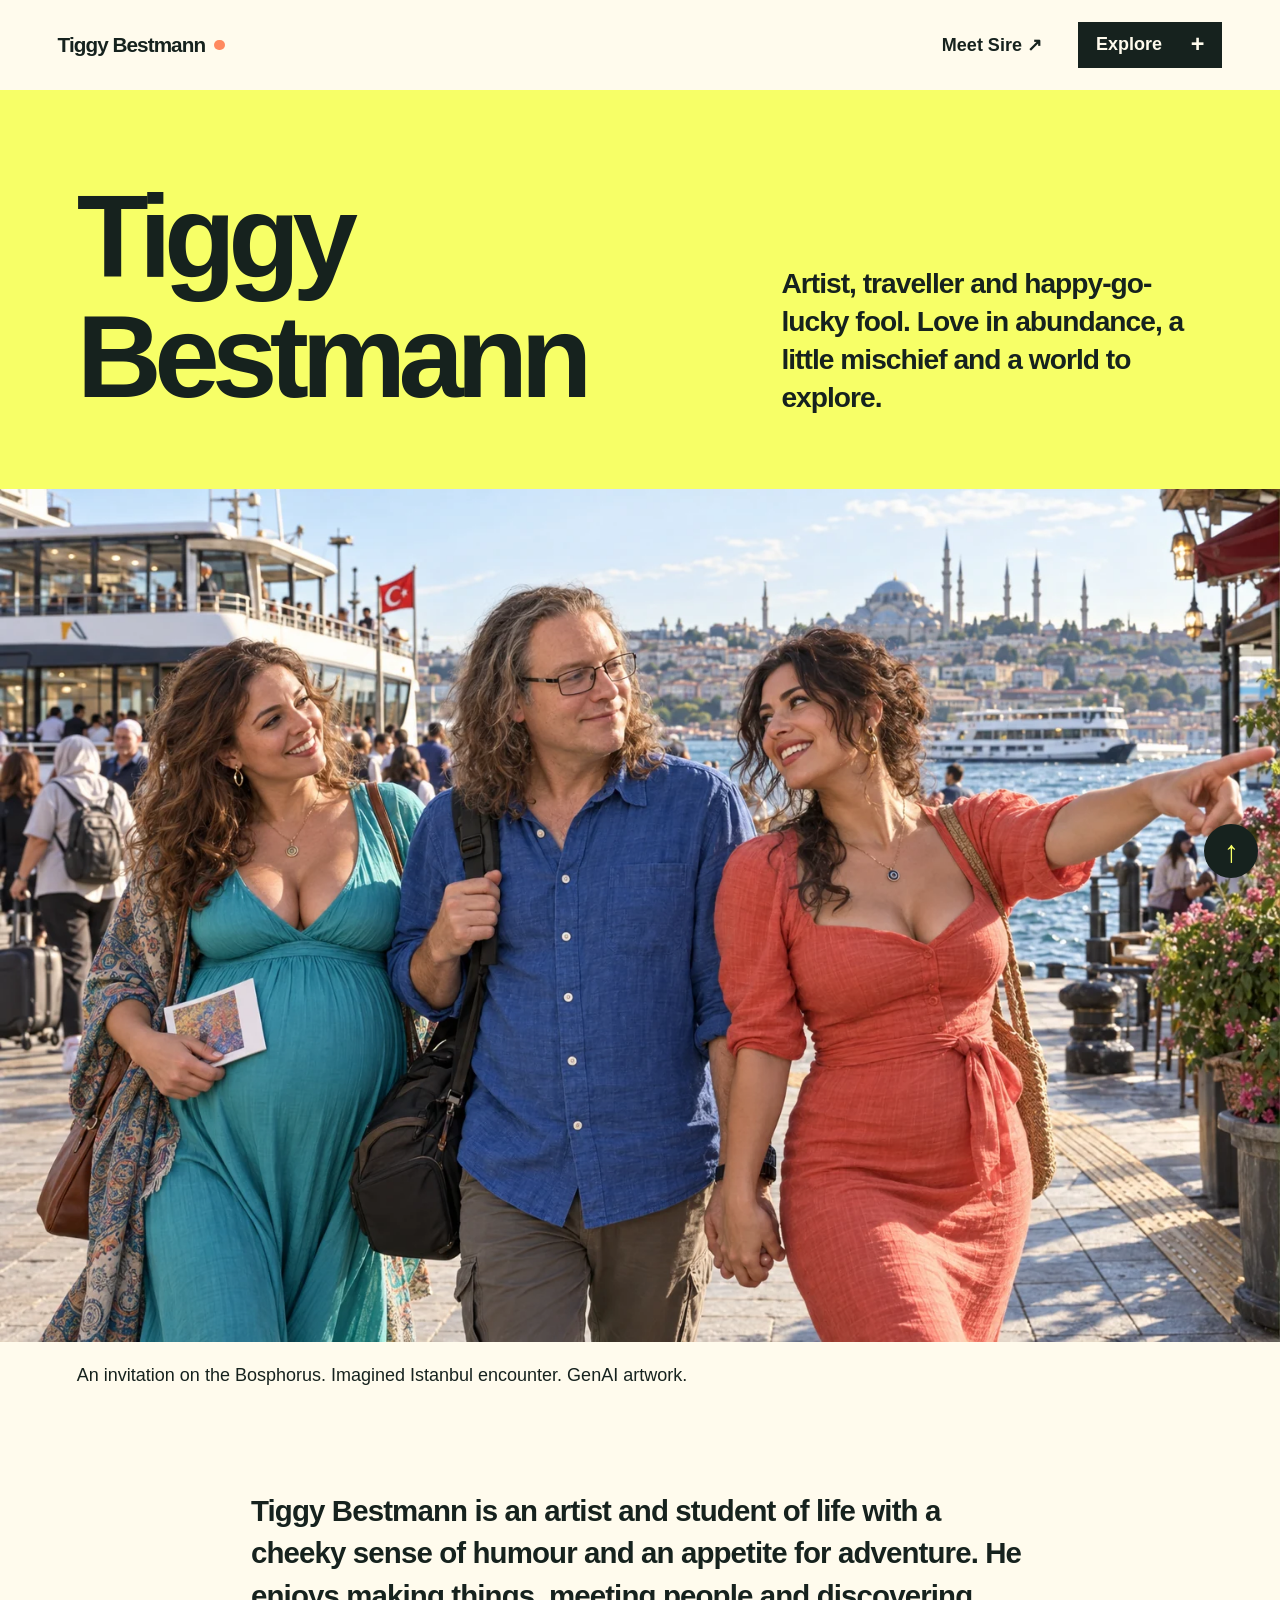
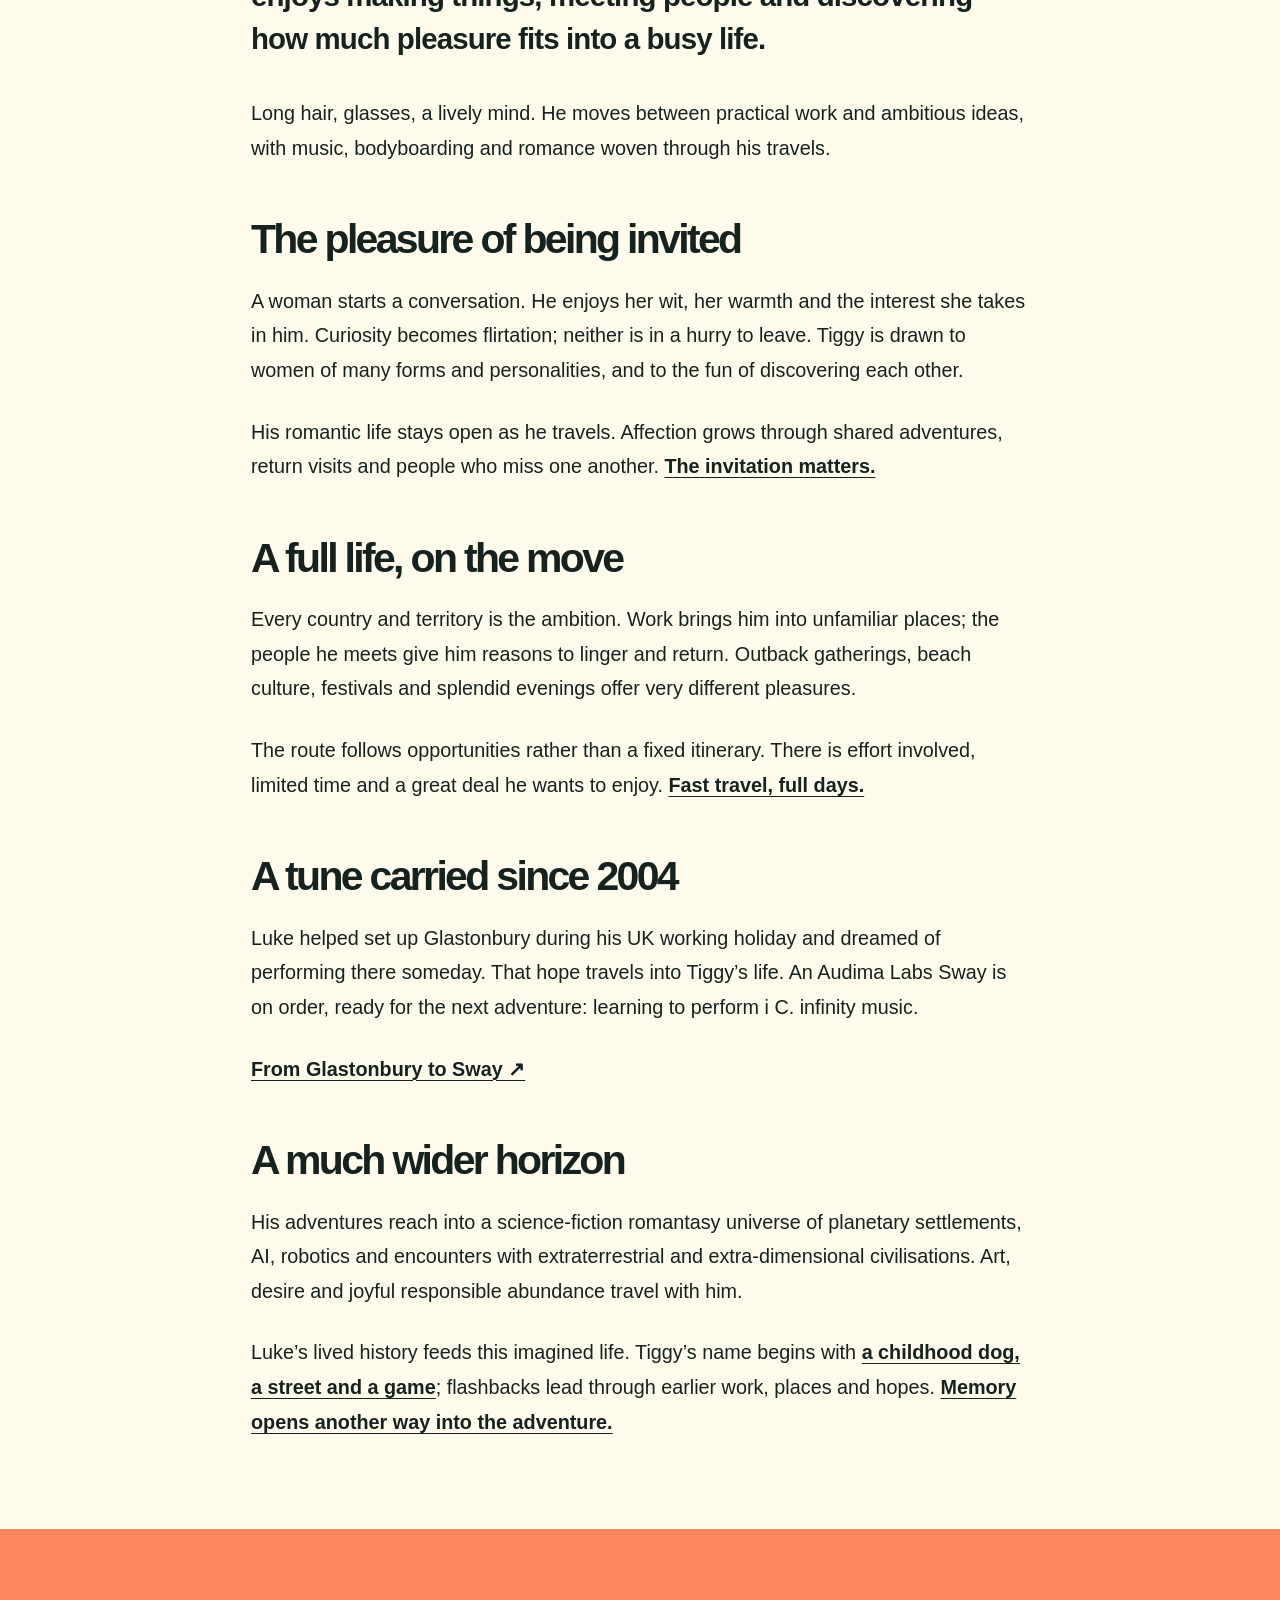
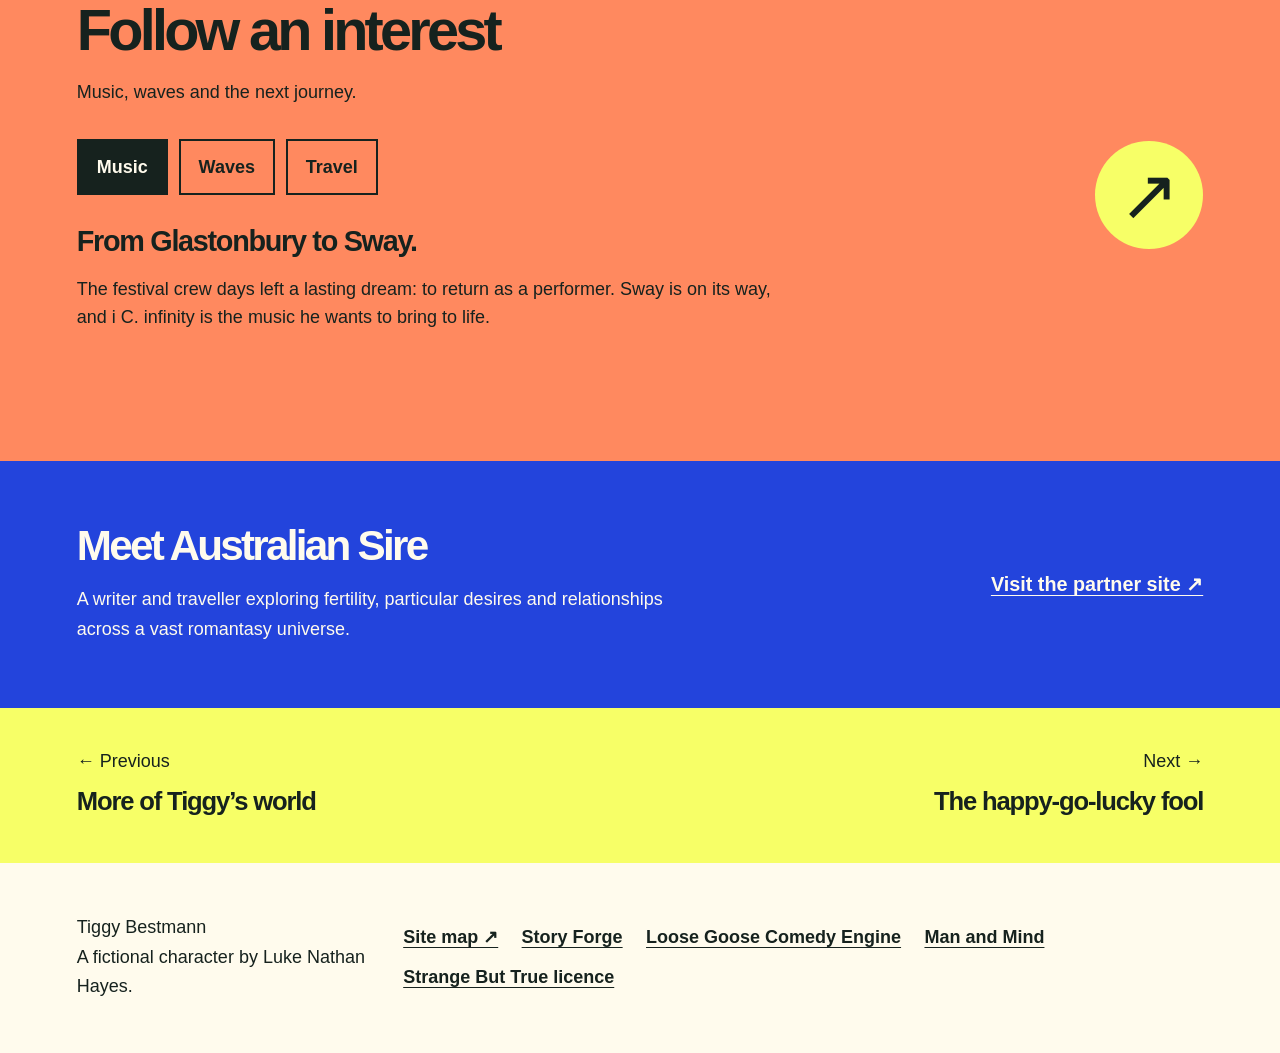
==== commit 48480922: "Align Tiggy prose and new artwork with music, memory and worldbuilding" ====
--- a/index.html
+++ b/index.html
@@ -1,26 +1,23 @@
 <!doctype html>
-<html lang="en-AU"><head><meta charset="utf-8"><meta name="viewport" content="width=device-width,initial-scale=1"><meta name="description" content="Artist. Traveller. Happy-go-lucky fool. A taste for a little mischief."><meta name="theme-color" content="#f7ff67"><title>Tiggy Bestmann | Artist, fool and student of life</title><link rel="icon" href="assets/favicon.ico"><link rel="apple-touch-icon" href="assets/icon-180.png"><link rel="stylesheet" href="assets/site.css?v=20261001-history-music"><script defer src="assets/site.js?v=20261001-history-music"></script></head>
+<html lang="en-AU"><head><meta charset="utf-8"><meta name="viewport" content="width=device-width,initial-scale=1"><meta name="description" content="Artist, traveller and happy-go-lucky fool. Love in abundance, a little mischief and a world to explore."><meta name="theme-color" content="#f7ff67"><title>Tiggy Bestmann | Artist, fool and student of life</title><link rel="icon" href="assets/favicon.ico"><link rel="apple-touch-icon" href="assets/icon-180.png"><link rel="stylesheet" href="assets/site.css?v=20261001-coherence-artwork"><script defer src="assets/site.js?v=20261001-coherence-artwork"></script></head>
 <body id="top" class="theme-lemon home"><a class="skip" href="#main">Skip to content</a>
 <header class="site-header"><a class="brand" href="index.html">Tiggy Bestmann<span class="brand-dot" aria-hidden="true"></span></a><div class="header-actions"><a class="partner-short" href="https://auraofintelligence.github.io/australiansire/">Meet Sire ↗</a><button class="menu-button" type="button" aria-expanded="false" aria-controls="chapter-menu">Explore <span aria-hidden="true">+</span></button></div><nav id="chapter-menu" aria-label="Chapters" hidden><a href="index.html" aria-current="page">Tiggy Bestmann</a><a href="fool.html">The happy-go-lucky fool</a><a href="art.html">Art, memory and imagined worlds</a><a href="retreats.html">Aura retreats</a><a href="out-about.html">Fast travel, full days</a><a href="water.html">Sand, salt and screen</a><a href="company.html">The invitation matters</a><a href="music.html">From Glastonbury to Sway</a><a href="possibilities.html">How big are we talking?</a><a href="sitemap.html">More of Tiggy’s world</a></nav></header>
-<main id="main"><section class="opening"><h1>Tiggy Bestmann</h1><p>Artist. Traveller. Happy-go-lucky fool. A taste for a little mischief.</p></section><figure class="hero"><img src="assets/opening-world.webp" alt="Two adult women, one visibly pregnant, welcome the long-haired Tiggy at an Istanbul ferry landing and draw him into a lively conversation." width="1536" height="1024" fetchpriority="high"><figcaption>An invitation on the Bosphorus. Imagined Istanbul encounter. GenAI artwork.</figcaption></figure>
+<main id="main"><section class="opening"><h1>Tiggy Bestmann</h1><p>Artist, traveller and happy-go-lucky fool. Love in abundance, a little mischief and a world to explore.</p></section><figure class="hero"><img src="assets/opening-world.webp" alt="Two adult women, one visibly pregnant, welcome the long-haired Tiggy at an Istanbul ferry landing and draw him into a lively conversation." width="1536" height="1024" fetchpriority="high"><figcaption>An invitation on the Bosphorus. Imagined Istanbul encounter. GenAI artwork.</figcaption></figure>
 <article class="prose" aria-label="Tiggy Bestmann">
-<p class="lead">Tiggy Bestmann is the happy-go-lucky fool, artist and student of life. He wants love in abundance, a world to explore and plenty of fun along the way.</p>
-<p>Cheeky, inventive and sometimes awkward, he brings a playful spirit to big ideas. His name began with Luke’s childhood dog, a street and a game of tag. <a href="fool.html#the-name">That story still lives in him.</a></p>
-<h2>Between the work and the evening</h2>
-<p>Long hair, glasses and an artist’s curiosity. His interests run through philosophy, art, science, music, bodyboarding and the technologies he wants to help bring into being.</p>
-<p>He is open to adult women of many forms and personalities. Joyful, energetic and exploratory companionship draws him in. Women begin his first encounters; what follows grows through their mutual interest.</p>
-<h2>A long-held music ambition</h2>
-<p>In 2004, Luke helped set up Glastonbury during his UK working holiday. He wanted to return one day as a performer. Now he has bought an Audima Labs Sway MIDI controller, and Tiggy will explore learning to perform his i C. infinity music with it.</p>
-<p><a href="music.html">From the festival crew to the ambition of a stage ↗</a></p>
-<h2>Fast travel, full days</h2>
-<p>His travels have a purpose and a pace. There are projects to deliver, workshops to run and people expecting him. He gets involved, puts in the effort and makes room for pleasure while he is there.</p>
-<p>Outback gatherings, beach culture, sports, festivals and high society give his travels their variety. Work is part of the journey; so are comedy, risk, enjoyment and the people he meets.</p>
+<p class="lead">Tiggy Bestmann is an artist and student of life with a cheeky sense of humour and an appetite for adventure. He enjoys making things, meeting people and discovering how much pleasure fits into a busy life.</p>
+<p>Long hair, glasses, a lively mind. He moves between practical work and ambitious ideas, with music, bodyboarding and romance woven through his travels.</p>
 <h2>The pleasure of being invited</h2>
-<p>He wants every country and territory, and more than a glimpse of each. There are things he wants to share, people he wants to learn from and places he wants to return to because of someone he met there.</p>
-<p>The route stays open. So does his romantic life. The desire to love and be loved reaches through shared journeys, returning to people he misses and exploring larger relationships.</p>
-<h2>Earth is the beginning</h2>
-<p>Tiggy belongs to a much larger science-fiction romantasy universe: humanity spreading across planets, pursuing Kardashev ambitions and meeting extraterrestrial and extra-dimensional civilisations. AI and robotics run through the work and daily life of that imagined future.</p>
-<p>His history travels with him too. Flashbacks open earlier work, places and ambitions within the adventure. <a href="art.html#remembering">Body, mind and place/soul story</a> connect the remembered life with the future he is exploring.</p></article><section class="play-panel" aria-labelledby="play-title"><div><h2 id="play-title">Follow an interest</h2><p>Music, waves and the next journey.</p><div class="mood-buttons" role="group" aria-label="Choose an interest"><button type="button" data-mood="make" aria-pressed="true">Music</button><button type="button" data-mood="wander" aria-pressed="false">Waves</button><button type="button" data-mood="company" aria-pressed="false">Travel</button></div><div class="play-result" aria-live="polite" aria-atomic="true"><h3>From Glastonbury to Sway.</h3><p>The wish to perform began while Luke was helping set up Glastonbury in 2004. Learning to perform i C. infinity with Sway is the next exploration.</p></div></div><a class="round-link" href="music.html" aria-label="From Glastonbury to Sway">↗</a></section>
-<section class="partner-panel"><div><h2>Meet Australian Sire</h2><p>A writer and traveller with particular desires and a vast universe to explore. Another expression of Luke’s imagined world.</p></div><a href="https://auraofintelligence.github.io/australiansire/">Visit the partner site ↗</a></section></main>
+<p>A woman starts a conversation. He enjoys her wit, her warmth and the interest she takes in him. Curiosity becomes flirtation; neither is in a hurry to leave. Tiggy is drawn to women of many forms and personalities, and to the fun of discovering each other.</p>
+<p>His romantic life stays open as he travels. Affection grows through shared adventures, return visits and people who miss one another. <a href="company.html">The invitation matters.</a></p>
+<h2>A full life, on the move</h2>
+<p>Every country and territory is the ambition. Work brings him into unfamiliar places; the people he meets give him reasons to linger and return. Outback gatherings, beach culture, festivals and splendid evenings offer very different pleasures.</p>
+<p>The route follows opportunities rather than a fixed itinerary. There is effort involved, limited time and a great deal he wants to enjoy. <a href="out-about.html">Fast travel, full days.</a></p>
+<h2>A tune carried since 2004</h2>
+<p>Luke helped set up Glastonbury during his UK working holiday and dreamed of performing there someday. That hope travels into Tiggy’s life. An Audima Labs Sway is on order, ready for the next adventure: learning to perform i C. infinity music.</p>
+<p><a href="music.html">From Glastonbury to Sway ↗</a></p>
+<h2>A much wider horizon</h2>
+<p>His adventures reach into a science-fiction romantasy universe of planetary settlements, AI, robotics and encounters with extraterrestrial and extra-dimensional civilisations. Art, desire and joyful responsible abundance travel with him.</p>
+<p>Luke’s lived history feeds this imagined life. Tiggy’s name begins with <a href="fool.html#the-name">a childhood dog, a street and a game</a>; flashbacks lead through earlier work, places and hopes. <a href="art.html#remembering">Memory opens another way into the adventure.</a></p></article><section class="play-panel" aria-labelledby="play-title"><div><h2 id="play-title">Follow an interest</h2><p>Music, waves and the next journey.</p><div class="mood-buttons" role="group" aria-label="Choose an interest"><button type="button" data-mood="make" aria-pressed="true">Music</button><button type="button" data-mood="wander" aria-pressed="false">Waves</button><button type="button" data-mood="company" aria-pressed="false">Travel</button></div><div class="play-result" aria-live="polite" aria-atomic="true"><h3>From Glastonbury to Sway.</h3><p>The festival crew days left a lasting dream: to return as a performer. Sway is on its way, and i C. infinity is the music he wants to bring to life.</p></div></div><a class="round-link" href="music.html" aria-label="From Glastonbury to Sway">↗</a></section>
+<section class="partner-panel"><div><h2>Meet Australian Sire</h2><p>A writer and traveller exploring fertility, particular desires and relationships across a vast romantasy universe.</p></div><a href="https://auraofintelligence.github.io/australiansire/">Visit the partner site ↗</a></section></main>
 <nav class="page-turn" aria-label="Previous and next pages"><a rel="prev" href="sitemap.html"><span>← Previous</span><strong>More of Tiggy’s world</strong></a><a rel="next" href="fool.html"><span>Next →</span><strong>The happy-go-lucky fool</strong></a></nav>
 <footer><p>Tiggy Bestmann<br>A fictional character by Luke Nathan Hayes.</p><nav class="footer-links" aria-label="Related sites and licence"><a href="sitemap.html">Site map ↗</a><a href="https://auraofintelligence.github.io/australian-sire-story-forge/">Story Forge</a><a href="https://auraofintelligence.github.io/loose-goose-comedy-engine/">Loose Goose Comedy Engine</a><a href="https://auraofintelligence.github.io/luke-nathan-hayes-man-and-mind/">Man and Mind</a><a href="https://github.com/auraofintelligence/tiggy-bestmann/blob/main/LICENCE.md">Strange But True licence</a></nav></footer><a class="to-top" href="#top" aria-label="Back to top">↑</a></body></html>
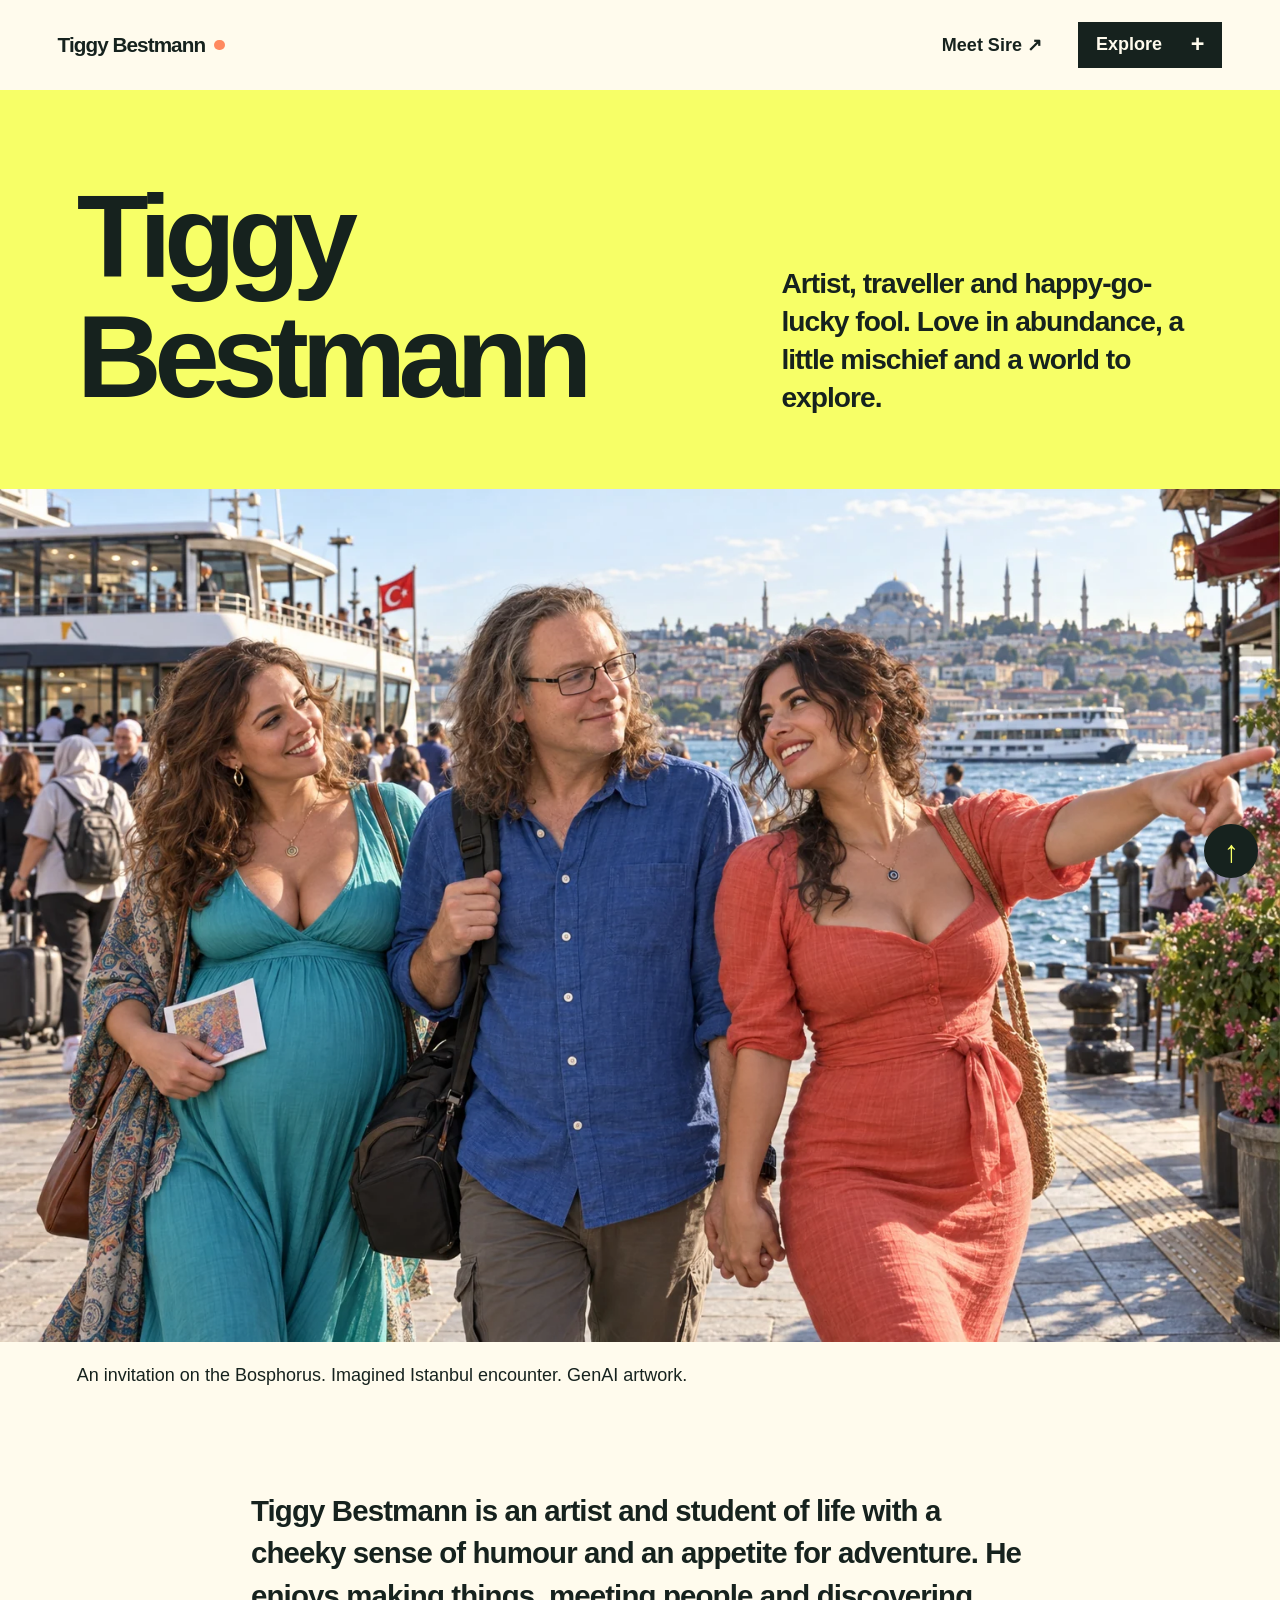
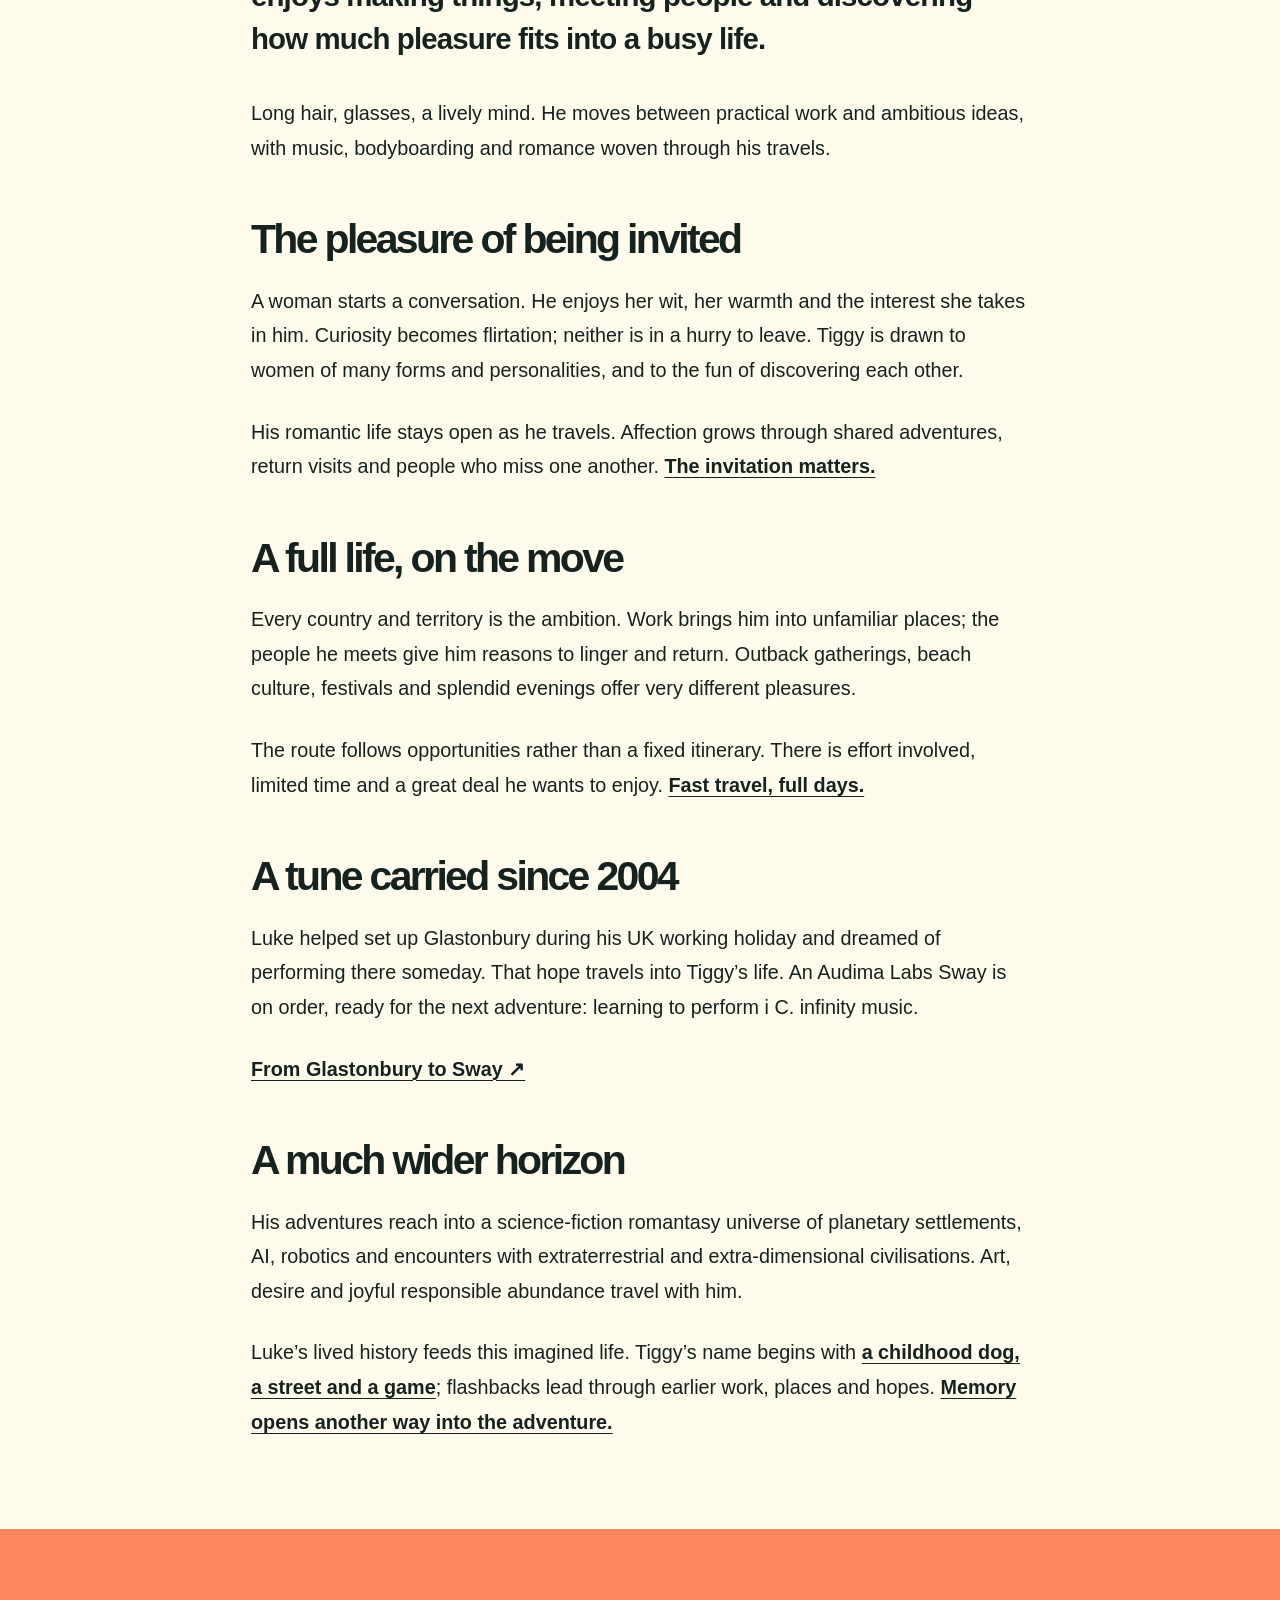
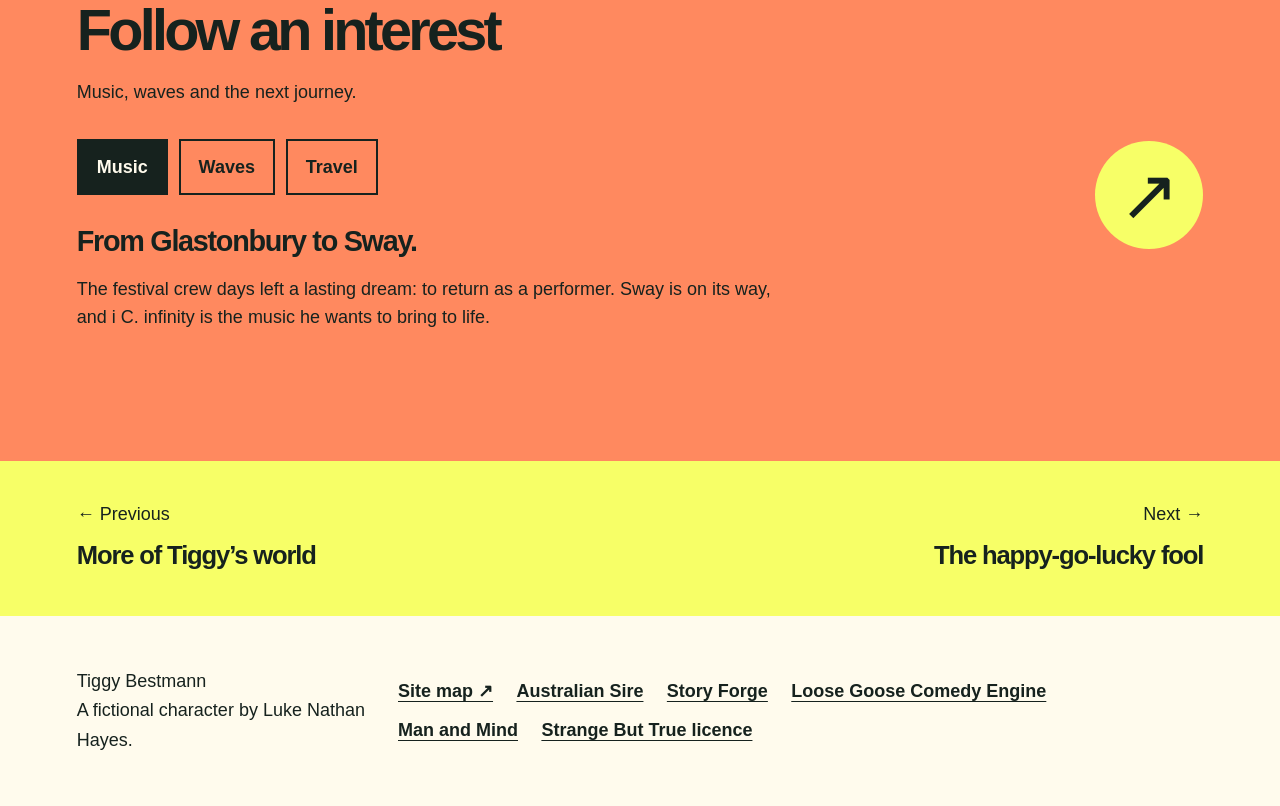
==== commit bb4ebda3: "Remove intrusive partner banner and correct surf artwork" ====
--- a/index.html
+++ b/index.html
@@ -1,5 +1,5 @@
 <!doctype html>
-<html lang="en-AU"><head><meta charset="utf-8"><meta name="viewport" content="width=device-width,initial-scale=1"><meta name="description" content="Artist, traveller and happy-go-lucky fool. Love in abundance, a little mischief and a world to explore."><meta name="theme-color" content="#f7ff67"><title>Tiggy Bestmann | Artist, fool and student of life</title><link rel="icon" href="assets/favicon.ico"><link rel="apple-touch-icon" href="assets/icon-180.png"><link rel="stylesheet" href="assets/site.css?v=20261001-coherence-artwork"><script defer src="assets/site.js?v=20261001-coherence-artwork"></script></head>
+<html lang="en-AU"><head><meta charset="utf-8"><meta name="viewport" content="width=device-width,initial-scale=1"><meta name="description" content="Artist, traveller and happy-go-lucky fool. Love in abundance, a little mischief and a world to explore."><meta name="theme-color" content="#f7ff67"><title>Tiggy Bestmann | Artist, fool and student of life</title><link rel="icon" href="assets/favicon.ico"><link rel="apple-touch-icon" href="assets/icon-180.png"><link rel="stylesheet" href="assets/site.css?v=20261001-footer-links"><script defer src="assets/site.js?v=20261001-footer-links"></script></head>
 <body id="top" class="theme-lemon home"><a class="skip" href="#main">Skip to content</a>
 <header class="site-header"><a class="brand" href="index.html">Tiggy Bestmann<span class="brand-dot" aria-hidden="true"></span></a><div class="header-actions"><a class="partner-short" href="https://auraofintelligence.github.io/australiansire/">Meet Sire ↗</a><button class="menu-button" type="button" aria-expanded="false" aria-controls="chapter-menu">Explore <span aria-hidden="true">+</span></button></div><nav id="chapter-menu" aria-label="Chapters" hidden><a href="index.html" aria-current="page">Tiggy Bestmann</a><a href="fool.html">The happy-go-lucky fool</a><a href="art.html">Art, memory and imagined worlds</a><a href="retreats.html">Aura retreats</a><a href="out-about.html">Fast travel, full days</a><a href="water.html">Sand, salt and screen</a><a href="company.html">The invitation matters</a><a href="music.html">From Glastonbury to Sway</a><a href="possibilities.html">How big are we talking?</a><a href="sitemap.html">More of Tiggy’s world</a></nav></header>
 <main id="main"><section class="opening"><h1>Tiggy Bestmann</h1><p>Artist, traveller and happy-go-lucky fool. Love in abundance, a little mischief and a world to explore.</p></section><figure class="hero"><img src="assets/opening-world.webp" alt="Two adult women, one visibly pregnant, welcome the long-haired Tiggy at an Istanbul ferry landing and draw him into a lively conversation." width="1536" height="1024" fetchpriority="high"><figcaption>An invitation on the Bosphorus. Imagined Istanbul encounter. GenAI artwork.</figcaption></figure>
@@ -18,6 +18,6 @@
 <h2>A much wider horizon</h2>
 <p>His adventures reach into a science-fiction romantasy universe of planetary settlements, AI, robotics and encounters with extraterrestrial and extra-dimensional civilisations. Art, desire and joyful responsible abundance travel with him.</p>
 <p>Luke’s lived history feeds this imagined life. Tiggy’s name begins with <a href="fool.html#the-name">a childhood dog, a street and a game</a>; flashbacks lead through earlier work, places and hopes. <a href="art.html#remembering">Memory opens another way into the adventure.</a></p></article><section class="play-panel" aria-labelledby="play-title"><div><h2 id="play-title">Follow an interest</h2><p>Music, waves and the next journey.</p><div class="mood-buttons" role="group" aria-label="Choose an interest"><button type="button" data-mood="make" aria-pressed="true">Music</button><button type="button" data-mood="wander" aria-pressed="false">Waves</button><button type="button" data-mood="company" aria-pressed="false">Travel</button></div><div class="play-result" aria-live="polite" aria-atomic="true"><h3>From Glastonbury to Sway.</h3><p>The festival crew days left a lasting dream: to return as a performer. Sway is on its way, and i C. infinity is the music he wants to bring to life.</p></div></div><a class="round-link" href="music.html" aria-label="From Glastonbury to Sway">↗</a></section>
-<section class="partner-panel"><div><h2>Meet Australian Sire</h2><p>A writer and traveller exploring fertility, particular desires and relationships across a vast romantasy universe.</p></div><a href="https://auraofintelligence.github.io/australiansire/">Visit the partner site ↗</a></section></main>
+</main>
 <nav class="page-turn" aria-label="Previous and next pages"><a rel="prev" href="sitemap.html"><span>← Previous</span><strong>More of Tiggy’s world</strong></a><a rel="next" href="fool.html"><span>Next →</span><strong>The happy-go-lucky fool</strong></a></nav>
-<footer><p>Tiggy Bestmann<br>A fictional character by Luke Nathan Hayes.</p><nav class="footer-links" aria-label="Related sites and licence"><a href="sitemap.html">Site map ↗</a><a href="https://auraofintelligence.github.io/australian-sire-story-forge/">Story Forge</a><a href="https://auraofintelligence.github.io/loose-goose-comedy-engine/">Loose Goose Comedy Engine</a><a href="https://auraofintelligence.github.io/luke-nathan-hayes-man-and-mind/">Man and Mind</a><a href="https://github.com/auraofintelligence/tiggy-bestmann/blob/main/LICENCE.md">Strange But True licence</a></nav></footer><a class="to-top" href="#top" aria-label="Back to top">↑</a></body></html>+<footer><p>Tiggy Bestmann<br>A fictional character by Luke Nathan Hayes.</p><nav class="footer-links" aria-label="Related sites and licence"><a href="sitemap.html">Site map ↗</a><a href="https://auraofintelligence.github.io/australiansire/">Australian Sire</a><a href="https://auraofintelligence.github.io/australian-sire-story-forge/">Story Forge</a><a href="https://auraofintelligence.github.io/loose-goose-comedy-engine/">Loose Goose Comedy Engine</a><a href="https://auraofintelligence.github.io/luke-nathan-hayes-man-and-mind/">Man and Mind</a><a href="https://github.com/auraofintelligence/tiggy-bestmann/blob/main/LICENCE.md">Strange But True licence</a></nav></footer><a class="to-top" href="#top" aria-label="Back to top">↑</a></body></html>
--- a/assets/site.css
+++ b/assets/site.css
@@ -1,5 +1,5 @@
-:root{--ink:#16221e;--paper:#fffbed;--lemon:#f7ff67;--orange:#ff895f;--blue:#2344dc;--mint:#84e8c9;--accent:var(--lemon);font-family:Arial,Helvetica,sans-serif;color:var(--ink);background:var(--paper);font-size:18px}*{box-sizing:border-box}html{scroll-behavior:smooth;scroll-padding-top:6rem}body{margin:0}body.theme-orange{--accent:var(--orange)}body.theme-blue{--accent:var(--blue)}body.theme-mint{--accent:var(--mint)}a{color:inherit;text-underline-offset:.2em;text-decoration-thickness:.07em}button{font:inherit;color:inherit;cursor:pointer}a:focus-visible,button:focus-visible{outline:3px solid currentColor;outline-offset:5px}.skip{position:fixed;top:-8rem;left:1rem;z-index:100;background:var(--ink);color:white;padding:1rem}.skip:focus{top:1rem}.site-header{position:relative;z-index:30;display:flex;align-items:center;justify-content:space-between;gap:1rem;padding:1.2rem 4.5%;background:var(--paper)}.brand{display:flex;align-items:center;gap:.5rem;font-size:1.15rem;font-weight:900;letter-spacing:-.045em;text-decoration:none;white-space:nowrap}.brand-dot{display:inline-block;background:var(--orange);width:.58rem;height:.58rem;border-radius:50%}.header-actions{display:flex;align-items:center;gap:2rem}.partner-short{font-size:1rem;text-decoration:none;font-weight:700}.menu-button{display:flex;gap:1.6rem;align-items:center;border:0;background:var(--ink);color:var(--paper);min-height:46px;padding:.65rem 1rem;font-weight:700}.menu-button span{font-size:1.3em;line-height:1}#chapter-menu{position:absolute;right:4.5%;top:calc(100% - .3rem);background:var(--ink);color:var(--paper);width:min(32rem,91vw);padding:1rem;box-shadow:0 15px 35px #16221e26;max-height:calc(100dvh - 6rem);overflow:auto}#chapter-menu:not([hidden]){display:grid;grid-template-columns:1fr 1fr;gap:.3rem}#chapter-menu a{display:flex;align-items:center;min-height:48px;padding:.7rem;text-decoration:none}#chapter-menu a:hover,#chapter-menu a[aria-current]{background:var(--lemon);color:var(--ink)}.opening{background:var(--accent);padding:4.8rem 6% 4rem;display:grid;grid-template-columns:minmax(0,1.5fr) minmax(0,1fr);gap:4rem;align-items:end}.theme-blue .opening{color:var(--paper)}h1,h2,h3{font-family:'Arial Black',Arial,Helvetica,sans-serif;font-weight:900;letter-spacing:-.065em;line-height:1.02;margin:0;text-wrap:balance}h1{font-size:clamp(3.7rem,7.4vw,7.1rem);max-width:12ch}.home h1{font-size:clamp(4.5rem,9.2vw,9rem);max-width:9ch}.opening p{margin:0;font-size:clamp(1.35rem,2.2vw,2.1rem);line-height:1.35;max-width:26ch;font-weight:600;letter-spacing:-.035em}.hero{margin:0}.hero img{width:100%;height:auto;display:block;aspect-ratio:3/2;object-fit:contain;background:var(--accent)}figcaption{font-size:1rem;line-height:1.5;padding:1.1rem 6%;background:var(--paper)}.prose{max-width:850px;padding:4.5rem 2rem 5rem;margin:auto;font-size:1.1rem;line-height:1.75}.prose p{margin:0 0 1.5rem}.prose .lead{font-size:clamp(1.5rem,2.3vw,2rem);line-height:1.45;letter-spacing:-.03em;font-weight:700;margin-bottom:2rem}.prose h2{font-size:clamp(2rem,3.2vw,3rem);margin:3rem 0 1.25rem}.prose p:last-child{margin-bottom:0}.prose a{font-weight:700}.big-line{font-size:clamp(2.1rem,4vw,3.8rem);font-weight:900;letter-spacing:-.06em;line-height:1.1;margin-top:3rem!important}.play-panel{background:var(--orange);display:flex;align-items:center;justify-content:space-between;gap:3rem;padding:4rem 6%}.play-panel>div{max-width:900px}.play-panel h2{font-size:clamp(2.5rem,4.5vw,4.4rem)}.play-panel p{line-height:1.6}.mood-buttons{display:flex;gap:.6rem;flex-wrap:wrap;margin:1.8rem 0}.mood-buttons button{padding:.85rem 1rem;min-height:48px;border:2px solid var(--ink);background:transparent;font-weight:700}.mood-buttons button[aria-pressed=true]{background:var(--ink);color:var(--paper)}.play-result{min-height:9rem;max-width:720px}.play-result h3{font-size:1.6rem;letter-spacing:-.045em}.play-result p{margin-bottom:0}.round-link{display:grid;place-content:center;flex-shrink:0;width:6rem;height:6rem;border-radius:50%;background:var(--lemon);color:var(--ink);font-size:4rem;text-decoration:none;transition:transform .2s}.round-link:hover{transform:rotate(12deg)}.partner-panel{display:flex;align-items:center;justify-content:space-between;gap:3rem;background:var(--blue);color:var(--paper);padding:3.5rem 6%}.partner-panel h2{font-size:clamp(2.2rem,3.3vw,3.4rem)}.partner-panel p{max-width:630px;line-height:1.65;margin-bottom:0}.partner-panel>a{font-weight:700;flex-shrink:0;display:inline-block;padding:1rem 0;font-size:1.1rem}.page-turn{display:grid;grid-template-columns:1fr 1fr;background:var(--lemon)}.page-turn a{display:flex;flex-direction:column;gap:.8rem;text-decoration:none;padding:2.4rem 12%;min-height:155px}.page-turn a:hover{background:var(--mint)}.page-turn a:last-child{text-align:right}.page-turn span{font-size:1rem}.page-turn strong{font-size:clamp(1.3rem,2vw,2rem);letter-spacing:-.045em;line-height:1.2}footer{display:flex;align-items:center;justify-content:space-between;gap:1.5rem;padding:2.8rem 6%;padding-right:7rem;font-size:1rem;line-height:1.65}footer p{margin:0}footer>a{white-space:nowrap;font-weight:700}.to-top{position:fixed;bottom:1.2rem;right:1.2rem;z-index:25;display:grid;place-content:center;width:3rem;height:3rem;background:var(--ink);color:var(--lemon);border-radius:50%;text-decoration:none;font-size:1.7rem;box-shadow:0 3px 10px #0002}.chapter-index{padding:0 6% 5rem;max-width:1200px;margin:auto}.chapter-index>a{display:flex;align-items:center;justify-content:space-between;gap:1rem;padding:1.1rem 1.3rem;background:var(--lemon);font-size:clamp(1.25rem,2vw,1.9rem);font-weight:800;text-decoration:none;letter-spacing:-.04em;margin:.5rem 0;min-height:65px}.chapter-index>a:nth-child(3n+2){background:var(--mint)}.chapter-index>a:nth-child(3n){background:var(--orange)}.chapter-index>a:hover{padding-left:1.7rem}
-@media(max-width:760px){:root{font-size:17px}.site-header{padding:1rem 5%;gap:.5rem}.brand{font-size:1.1rem}.partner-short{display:none}.menu-button{gap:.65rem;font-size:1rem;padding:.65rem .8rem}#chapter-menu{right:5%;width:90vw;padding:.7rem;max-height:calc(100dvh - 6rem)}#chapter-menu:not([hidden]){grid-template-columns:1fr}.opening{grid-template-columns:minmax(0,1fr);padding:3rem 6% 2.8rem;gap:1.7rem}h1{font-size:clamp(3.3rem,13.5vw,5.8rem)}.home h1{font-size:clamp(2.8rem,15vw,6.6rem)}.opening p{font-size:1.5rem;max-width:28ch}figcaption{font-size:1rem}.prose{padding:2.8rem 6% 3.5rem;font-size:1.06rem;line-height:1.75}.prose h2{margin-top:2.5rem}.play-panel{padding:3rem 6%;display:block}.play-result{min-height:12rem}.round-link{margin-top:1.7rem;width:4.5rem;height:4.5rem;font-size:3rem}.partner-panel{display:block;padding:3rem 6%}.partner-panel>a{margin-top:.8rem}.page-turn a{padding:1.7rem 10%;min-height:160px}.page-turn strong{font-size:1.25rem}footer{display:block;padding:2rem 6% 5rem}footer>a{display:inline-block;margin-top:1.2rem}.to-top{width:2.8rem;height:2.8rem;bottom:1rem;right:1rem}}
+:root{--ink:#16221e;--paper:#fffbed;--lemon:#f7ff67;--orange:#ff895f;--blue:#2344dc;--mint:#84e8c9;--accent:var(--lemon);font-family:Arial,Helvetica,sans-serif;color:var(--ink);background:var(--paper);font-size:18px}*{box-sizing:border-box}html{scroll-behavior:smooth;scroll-padding-top:6rem}body{margin:0}body.theme-orange{--accent:var(--orange)}body.theme-blue{--accent:var(--blue)}body.theme-mint{--accent:var(--mint)}a{color:inherit;text-underline-offset:.2em;text-decoration-thickness:.07em}button{font:inherit;color:inherit;cursor:pointer}a:focus-visible,button:focus-visible{outline:3px solid currentColor;outline-offset:5px}.skip{position:fixed;top:-8rem;left:1rem;z-index:100;background:var(--ink);color:white;padding:1rem}.skip:focus{top:1rem}.site-header{position:relative;z-index:30;display:flex;align-items:center;justify-content:space-between;gap:1rem;padding:1.2rem 4.5%;background:var(--paper)}.brand{display:flex;align-items:center;gap:.5rem;font-size:1.15rem;font-weight:900;letter-spacing:-.045em;text-decoration:none;white-space:nowrap}.brand-dot{display:inline-block;background:var(--orange);width:.58rem;height:.58rem;border-radius:50%}.header-actions{display:flex;align-items:center;gap:2rem}.partner-short{font-size:1rem;text-decoration:none;font-weight:700}.menu-button{display:flex;gap:1.6rem;align-items:center;border:0;background:var(--ink);color:var(--paper);min-height:46px;padding:.65rem 1rem;font-weight:700}.menu-button span{font-size:1.3em;line-height:1}#chapter-menu{position:absolute;right:4.5%;top:calc(100% - .3rem);background:var(--ink);color:var(--paper);width:min(32rem,91vw);padding:1rem;box-shadow:0 15px 35px #16221e26;max-height:calc(100dvh - 6rem);overflow:auto}#chapter-menu:not([hidden]){display:grid;grid-template-columns:1fr 1fr;gap:.3rem}#chapter-menu a{display:flex;align-items:center;min-height:48px;padding:.7rem;text-decoration:none}#chapter-menu a:hover,#chapter-menu a[aria-current]{background:var(--lemon);color:var(--ink)}.opening{background:var(--accent);padding:4.8rem 6% 4rem;display:grid;grid-template-columns:minmax(0,1.5fr) minmax(0,1fr);gap:4rem;align-items:end}.theme-blue .opening{color:var(--paper)}h1,h2,h3{font-family:'Arial Black',Arial,Helvetica,sans-serif;font-weight:900;letter-spacing:-.065em;line-height:1.02;margin:0;text-wrap:balance}h1{font-size:clamp(3.7rem,7.4vw,7.1rem);max-width:12ch}.home h1{font-size:clamp(4.5rem,9.2vw,9rem);max-width:9ch}.opening p{margin:0;font-size:clamp(1.35rem,2.2vw,2.1rem);line-height:1.35;max-width:26ch;font-weight:600;letter-spacing:-.035em}.hero{margin:0}.hero img{width:100%;height:auto;display:block;aspect-ratio:3/2;object-fit:contain;background:var(--accent)}figcaption{font-size:1rem;line-height:1.5;padding:1.1rem 6%;background:var(--paper)}.prose{max-width:850px;padding:4.5rem 2rem 5rem;margin:auto;font-size:1.1rem;line-height:1.75}.prose p{margin:0 0 1.5rem}.prose .lead{font-size:clamp(1.5rem,2.3vw,2rem);line-height:1.45;letter-spacing:-.03em;font-weight:700;margin-bottom:2rem}.prose h2{font-size:clamp(2rem,3.2vw,3rem);margin:3rem 0 1.25rem}.prose p:last-child{margin-bottom:0}.prose a{font-weight:700}.big-line{font-size:clamp(2.1rem,4vw,3.8rem);font-weight:900;letter-spacing:-.06em;line-height:1.1;margin-top:3rem!important}.play-panel{background:var(--orange);display:flex;align-items:center;justify-content:space-between;gap:3rem;padding:4rem 6%}.play-panel>div{max-width:900px}.play-panel h2{font-size:clamp(2.5rem,4.5vw,4.4rem)}.play-panel p{line-height:1.6}.mood-buttons{display:flex;gap:.6rem;flex-wrap:wrap;margin:1.8rem 0}.mood-buttons button{padding:.85rem 1rem;min-height:48px;border:2px solid var(--ink);background:transparent;font-weight:700}.mood-buttons button[aria-pressed=true]{background:var(--ink);color:var(--paper)}.play-result{min-height:9rem;max-width:720px}.play-result h3{font-size:1.6rem;letter-spacing:-.045em}.play-result p{margin-bottom:0}.round-link{display:grid;place-content:center;flex-shrink:0;width:6rem;height:6rem;border-radius:50%;background:var(--lemon);color:var(--ink);font-size:4rem;text-decoration:none;transition:transform .2s}.round-link:hover{transform:rotate(12deg)}.page-turn{display:grid;grid-template-columns:1fr 1fr;background:var(--lemon)}.page-turn a{display:flex;flex-direction:column;gap:.8rem;text-decoration:none;padding:2.4rem 12%;min-height:155px}.page-turn a:hover{background:var(--mint)}.page-turn a:last-child{text-align:right}.page-turn span{font-size:1rem}.page-turn strong{font-size:clamp(1.3rem,2vw,2rem);letter-spacing:-.045em;line-height:1.2}footer{display:flex;align-items:center;justify-content:space-between;gap:1.5rem;padding:2.8rem 6%;padding-right:7rem;font-size:1rem;line-height:1.65}footer p{margin:0}footer>a{white-space:nowrap;font-weight:700}.to-top{position:fixed;bottom:1.2rem;right:1.2rem;z-index:25;display:grid;place-content:center;width:3rem;height:3rem;background:var(--ink);color:var(--lemon);border-radius:50%;text-decoration:none;font-size:1.7rem;box-shadow:0 3px 10px #0002}.chapter-index{padding:0 6% 5rem;max-width:1200px;margin:auto}.chapter-index>a{display:flex;align-items:center;justify-content:space-between;gap:1rem;padding:1.1rem 1.3rem;background:var(--lemon);font-size:clamp(1.25rem,2vw,1.9rem);font-weight:800;text-decoration:none;letter-spacing:-.04em;margin:.5rem 0;min-height:65px}.chapter-index>a:nth-child(3n+2){background:var(--mint)}.chapter-index>a:nth-child(3n){background:var(--orange)}.chapter-index>a:hover{padding-left:1.7rem}
+@media(max-width:760px){:root{font-size:17px}.site-header{padding:1rem 5%;gap:.5rem}.brand{font-size:1.1rem}.partner-short{display:none}.menu-button{gap:.65rem;font-size:1rem;padding:.65rem .8rem}#chapter-menu{right:5%;width:90vw;padding:.7rem;max-height:calc(100dvh - 6rem)}#chapter-menu:not([hidden]){grid-template-columns:1fr}.opening{grid-template-columns:minmax(0,1fr);padding:3rem 6% 2.8rem;gap:1.7rem}h1{font-size:clamp(3.3rem,13.5vw,5.8rem)}.home h1{font-size:clamp(2.8rem,15vw,6.6rem)}.opening p{font-size:1.5rem;max-width:28ch}figcaption{font-size:1rem}.prose{padding:2.8rem 6% 3.5rem;font-size:1.06rem;line-height:1.75}.prose h2{margin-top:2.5rem}.play-panel{padding:3rem 6%;display:block}.play-result{min-height:12rem}.round-link{margin-top:1.7rem;width:4.5rem;height:4.5rem;font-size:3rem}.page-turn a{padding:1.7rem 10%;min-height:160px}.page-turn strong{font-size:1.25rem}footer{display:block;padding:2rem 6% 5rem}footer>a{display:inline-block;margin-top:1.2rem}.to-top{width:2.8rem;height:2.8rem;bottom:1rem;right:1rem}}
 @media(prefers-reduced-motion:reduce){html{scroll-behavior:auto}*,*::before,*::after{animation:none!important;transition:none!important}}
 .footer-links{display:flex;flex-wrap:wrap;gap:.7rem 1.3rem;max-width:42rem;line-height:1.5}
 .footer-links a{font-weight:700}
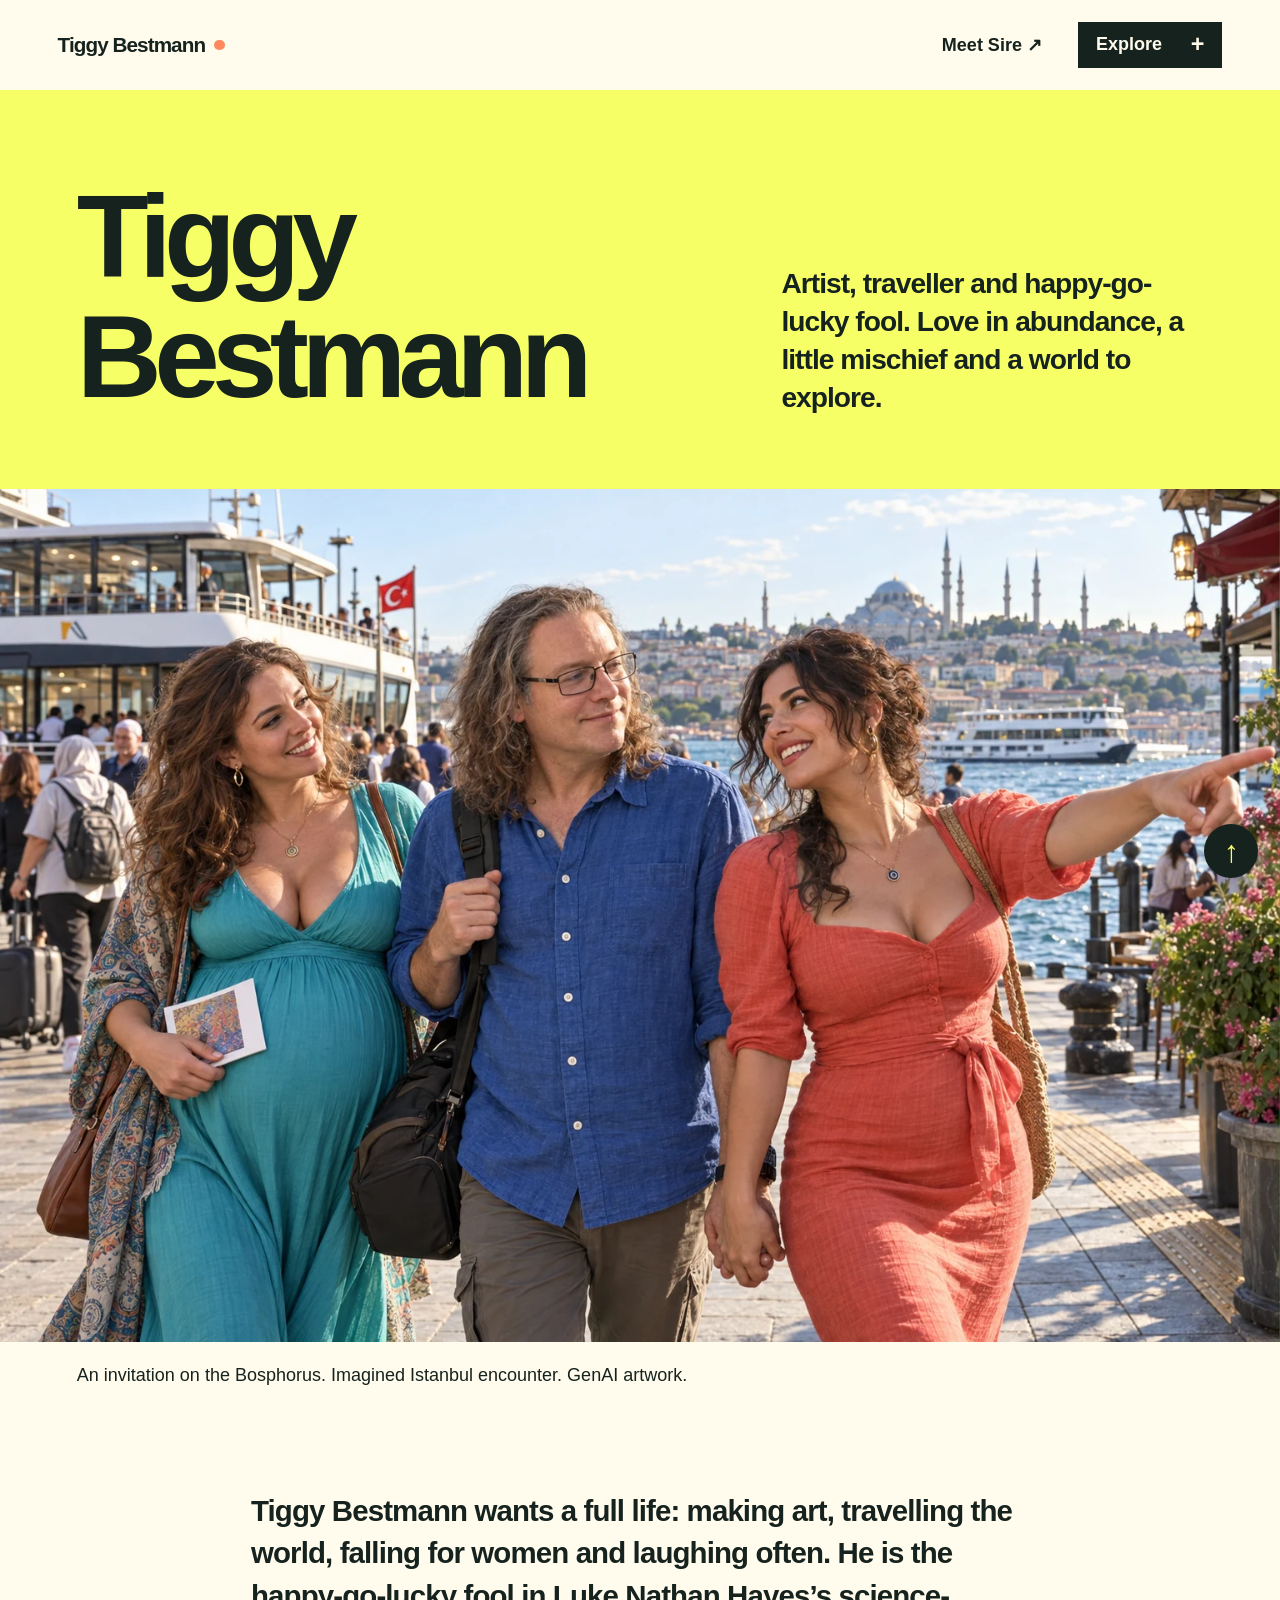
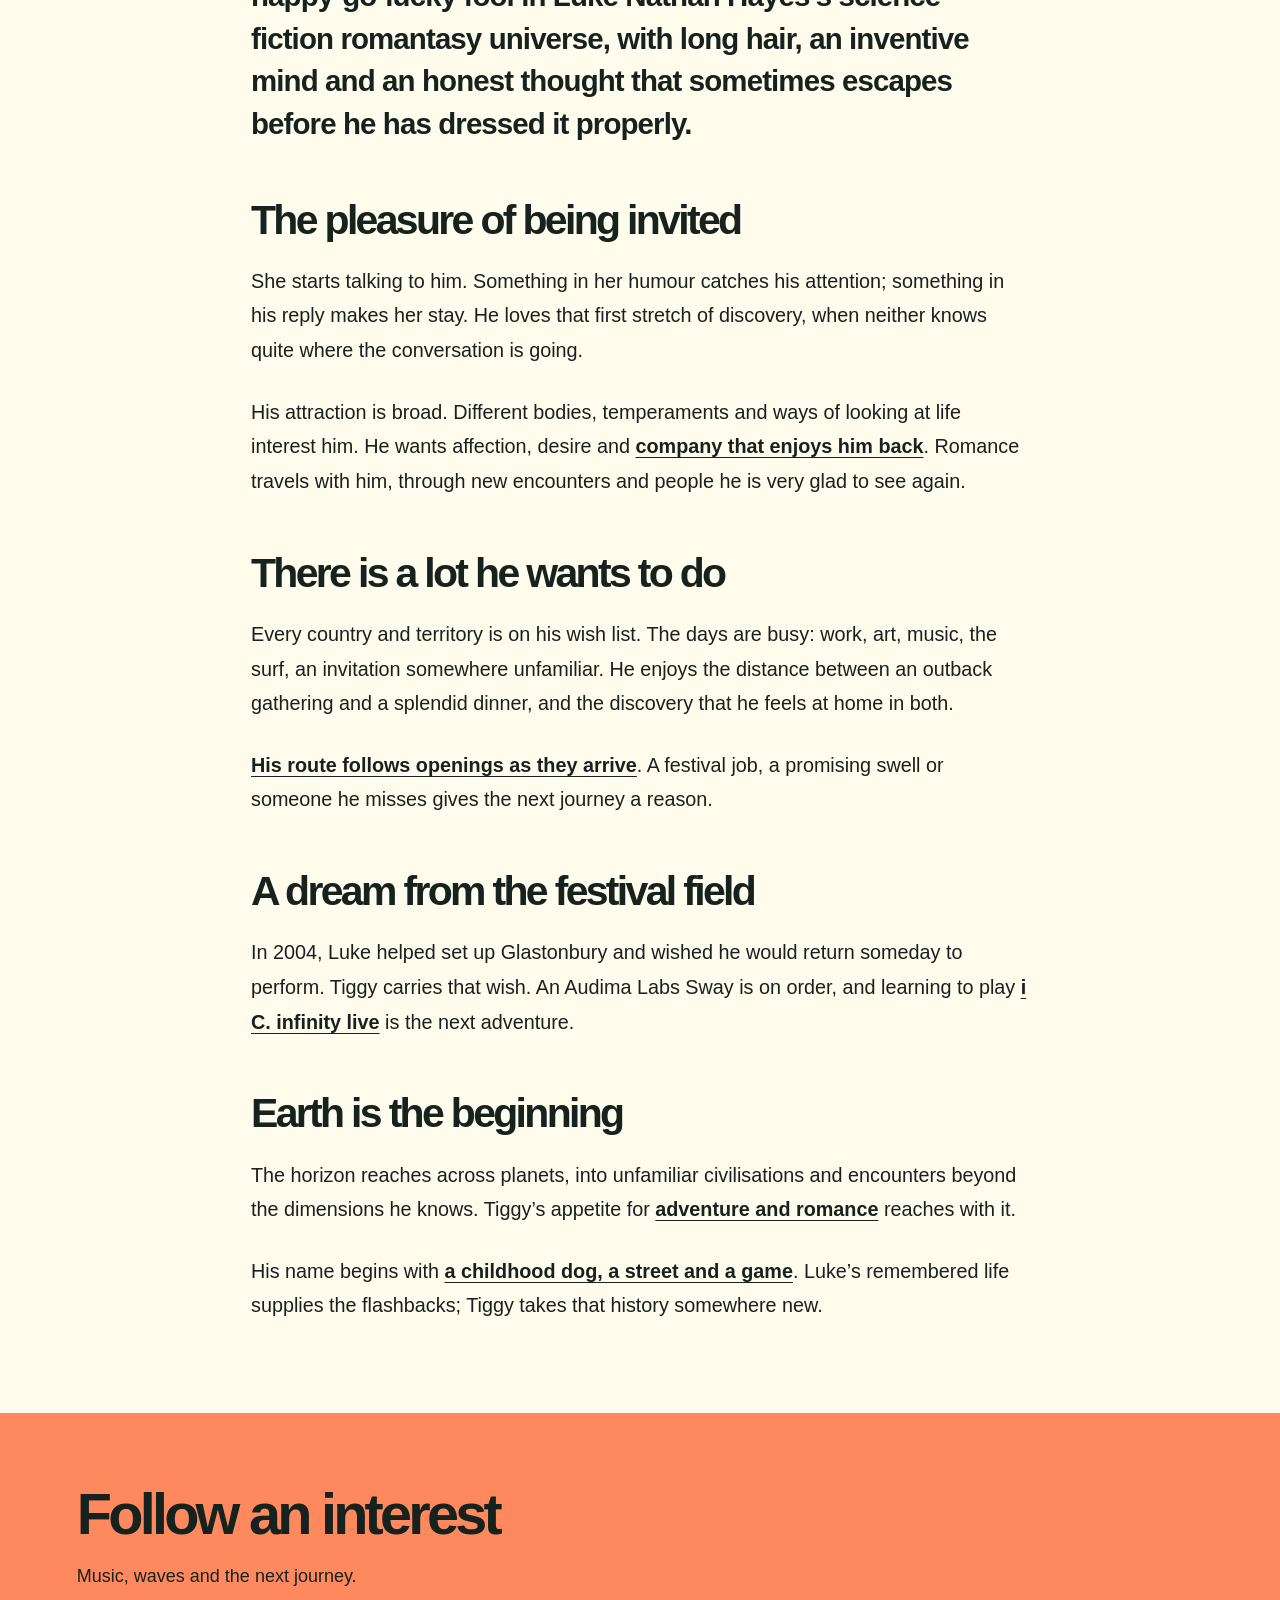
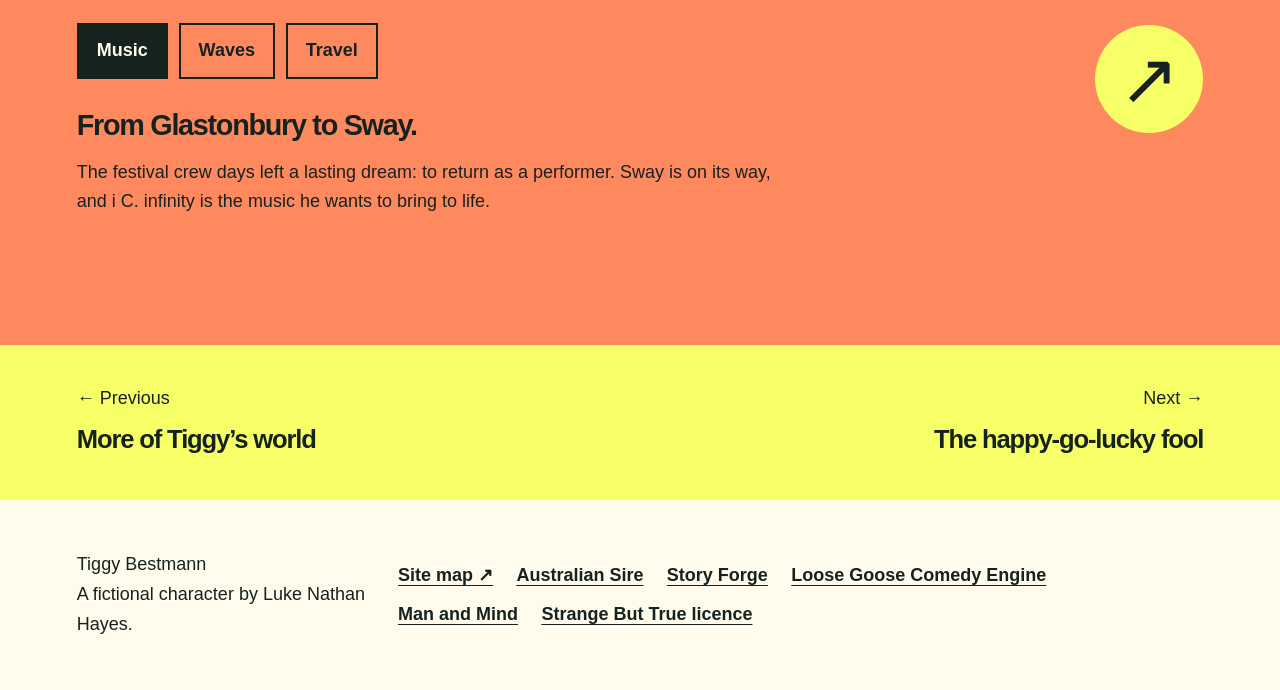
==== commit 1fb0d547: "Rewrite Tiggy chapters for romantasy readers" ====
--- a/index.html
+++ b/index.html
@@ -1,23 +1,21 @@
 <!doctype html>
-<html lang="en-AU"><head><meta charset="utf-8"><meta name="viewport" content="width=device-width,initial-scale=1"><meta name="description" content="Artist, traveller and happy-go-lucky fool. Love in abundance, a little mischief and a world to explore."><meta name="theme-color" content="#f7ff67"><title>Tiggy Bestmann | Artist, fool and student of life</title><link rel="icon" href="assets/favicon.ico"><link rel="apple-touch-icon" href="assets/icon-180.png"><link rel="stylesheet" href="assets/site.css?v=20261001-footer-links"><script defer src="assets/site.js?v=20261001-footer-links"></script></head>
+<html lang="en-AU"><head><meta charset="utf-8"><meta name="viewport" content="width=device-width,initial-scale=1"><meta name="description" content="Artist, traveller and happy-go-lucky fool. Love in abundance, a little mischief and a world to explore."><meta name="theme-color" content="#f7ff67"><title>Tiggy Bestmann | Artist, fool and student of life</title><link rel="icon" href="assets/favicon.ico"><link rel="apple-touch-icon" href="assets/icon-180.png"><link rel="stylesheet" href="assets/site.css?v=20261001-reader-prose"><script defer src="assets/site.js?v=20261001-reader-prose"></script></head>
 <body id="top" class="theme-lemon home"><a class="skip" href="#main">Skip to content</a>
 <header class="site-header"><a class="brand" href="index.html">Tiggy Bestmann<span class="brand-dot" aria-hidden="true"></span></a><div class="header-actions"><a class="partner-short" href="https://auraofintelligence.github.io/australiansire/">Meet Sire ↗</a><button class="menu-button" type="button" aria-expanded="false" aria-controls="chapter-menu">Explore <span aria-hidden="true">+</span></button></div><nav id="chapter-menu" aria-label="Chapters" hidden><a href="index.html" aria-current="page">Tiggy Bestmann</a><a href="fool.html">The happy-go-lucky fool</a><a href="art.html">Art, memory and imagined worlds</a><a href="retreats.html">Aura retreats</a><a href="out-about.html">Fast travel, full days</a><a href="water.html">Sand, salt and screen</a><a href="company.html">The invitation matters</a><a href="music.html">From Glastonbury to Sway</a><a href="possibilities.html">How big are we talking?</a><a href="sitemap.html">More of Tiggy’s world</a></nav></header>
 <main id="main"><section class="opening"><h1>Tiggy Bestmann</h1><p>Artist, traveller and happy-go-lucky fool. Love in abundance, a little mischief and a world to explore.</p></section><figure class="hero"><img src="assets/opening-world.webp" alt="Two adult women, one visibly pregnant, welcome the long-haired Tiggy at an Istanbul ferry landing and draw him into a lively conversation." width="1536" height="1024" fetchpriority="high"><figcaption>An invitation on the Bosphorus. Imagined Istanbul encounter. GenAI artwork.</figcaption></figure>
 <article class="prose" aria-label="Tiggy Bestmann">
-<p class="lead">Tiggy Bestmann is an artist and student of life with a cheeky sense of humour and an appetite for adventure. He enjoys making things, meeting people and discovering how much pleasure fits into a busy life.</p>
-<p>Long hair, glasses, a lively mind. He moves between practical work and ambitious ideas, with music, bodyboarding and romance woven through his travels.</p>
+<p class="lead">Tiggy Bestmann wants a full life: making art, travelling the world, falling for women and laughing often. He is the happy-go-lucky fool in Luke Nathan Hayes’s science-fiction romantasy universe, with long hair, an inventive mind and an honest thought that sometimes escapes before he has dressed it properly.</p>
 <h2>The pleasure of being invited</h2>
-<p>A woman starts a conversation. He enjoys her wit, her warmth and the interest she takes in him. Curiosity becomes flirtation; neither is in a hurry to leave. Tiggy is drawn to women of many forms and personalities, and to the fun of discovering each other.</p>
-<p>His romantic life stays open as he travels. Affection grows through shared adventures, return visits and people who miss one another. <a href="company.html">The invitation matters.</a></p>
-<h2>A full life, on the move</h2>
-<p>Every country and territory is the ambition. Work brings him into unfamiliar places; the people he meets give him reasons to linger and return. Outback gatherings, beach culture, festivals and splendid evenings offer very different pleasures.</p>
-<p>The route follows opportunities rather than a fixed itinerary. There is effort involved, limited time and a great deal he wants to enjoy. <a href="out-about.html">Fast travel, full days.</a></p>
-<h2>A tune carried since 2004</h2>
-<p>Luke helped set up Glastonbury during his UK working holiday and dreamed of performing there someday. That hope travels into Tiggy’s life. An Audima Labs Sway is on order, ready for the next adventure: learning to perform i C. infinity music.</p>
-<p><a href="music.html">From Glastonbury to Sway ↗</a></p>
-<h2>A much wider horizon</h2>
-<p>His adventures reach into a science-fiction romantasy universe of planetary settlements, AI, robotics and encounters with extraterrestrial and extra-dimensional civilisations. Art, desire and joyful responsible abundance travel with him.</p>
-<p>Luke’s lived history feeds this imagined life. Tiggy’s name begins with <a href="fool.html#the-name">a childhood dog, a street and a game</a>; flashbacks lead through earlier work, places and hopes. <a href="art.html#remembering">Memory opens another way into the adventure.</a></p></article><section class="play-panel" aria-labelledby="play-title"><div><h2 id="play-title">Follow an interest</h2><p>Music, waves and the next journey.</p><div class="mood-buttons" role="group" aria-label="Choose an interest"><button type="button" data-mood="make" aria-pressed="true">Music</button><button type="button" data-mood="wander" aria-pressed="false">Waves</button><button type="button" data-mood="company" aria-pressed="false">Travel</button></div><div class="play-result" aria-live="polite" aria-atomic="true"><h3>From Glastonbury to Sway.</h3><p>The festival crew days left a lasting dream: to return as a performer. Sway is on its way, and i C. infinity is the music he wants to bring to life.</p></div></div><a class="round-link" href="music.html" aria-label="From Glastonbury to Sway">↗</a></section>
+<p>She starts talking to him. Something in her humour catches his attention; something in his reply makes her stay. He loves that first stretch of discovery, when neither knows quite where the conversation is going.</p>
+<p>His attraction is broad. Different bodies, temperaments and ways of looking at life interest him. He wants affection, desire and <a href="company.html">company that enjoys him back</a>. Romance travels with him, through new encounters and people he is very glad to see again.</p>
+<h2>There is a lot he wants to do</h2>
+<p>Every country and territory is on his wish list. The days are busy: work, art, music, the surf, an invitation somewhere unfamiliar. He enjoys the distance between an outback gathering and a splendid dinner, and the discovery that he feels at home in both.</p>
+<p><a href="out-about.html">His route follows openings as they arrive</a>. A festival job, a promising swell or someone he misses gives the next journey a reason.</p>
+<h2>A dream from the festival field</h2>
+<p>In 2004, Luke helped set up Glastonbury and wished he would return someday to perform. Tiggy carries that wish. An Audima Labs Sway is on order, and learning to play <a href="music.html">i C. infinity live</a> is the next adventure.</p>
+<h2>Earth is the beginning</h2>
+<p>The horizon reaches across planets, into unfamiliar civilisations and encounters beyond the dimensions he knows. Tiggy’s appetite for <a href="possibilities.html">adventure and romance</a> reaches with it.</p>
+<p>His name begins with <a href="fool.html#the-name">a childhood dog, a street and a game</a>. Luke’s remembered life supplies the flashbacks; Tiggy takes that history somewhere new.</p></article><section class="play-panel" aria-labelledby="play-title"><div><h2 id="play-title">Follow an interest</h2><p>Music, waves and the next journey.</p><div class="mood-buttons" role="group" aria-label="Choose an interest"><button type="button" data-mood="make" aria-pressed="true">Music</button><button type="button" data-mood="wander" aria-pressed="false">Waves</button><button type="button" data-mood="company" aria-pressed="false">Travel</button></div><div class="play-result" aria-live="polite" aria-atomic="true"><h3>From Glastonbury to Sway.</h3><p>The festival crew days left a lasting dream: to return as a performer. Sway is on its way, and i C. infinity is the music he wants to bring to life.</p></div></div><a class="round-link" href="music.html" aria-label="From Glastonbury to Sway">↗</a></section>
 </main>
 <nav class="page-turn" aria-label="Previous and next pages"><a rel="prev" href="sitemap.html"><span>← Previous</span><strong>More of Tiggy’s world</strong></a><a rel="next" href="fool.html"><span>Next →</span><strong>The happy-go-lucky fool</strong></a></nav>
 <footer><p>Tiggy Bestmann<br>A fictional character by Luke Nathan Hayes.</p><nav class="footer-links" aria-label="Related sites and licence"><a href="sitemap.html">Site map ↗</a><a href="https://auraofintelligence.github.io/australiansire/">Australian Sire</a><a href="https://auraofintelligence.github.io/australian-sire-story-forge/">Story Forge</a><a href="https://auraofintelligence.github.io/loose-goose-comedy-engine/">Loose Goose Comedy Engine</a><a href="https://auraofintelligence.github.io/luke-nathan-hayes-man-and-mind/">Man and Mind</a><a href="https://github.com/auraofintelligence/tiggy-bestmann/blob/main/LICENCE.md">Strange But True licence</a></nav></footer><a class="to-top" href="#top" aria-label="Back to top">↑</a></body></html>
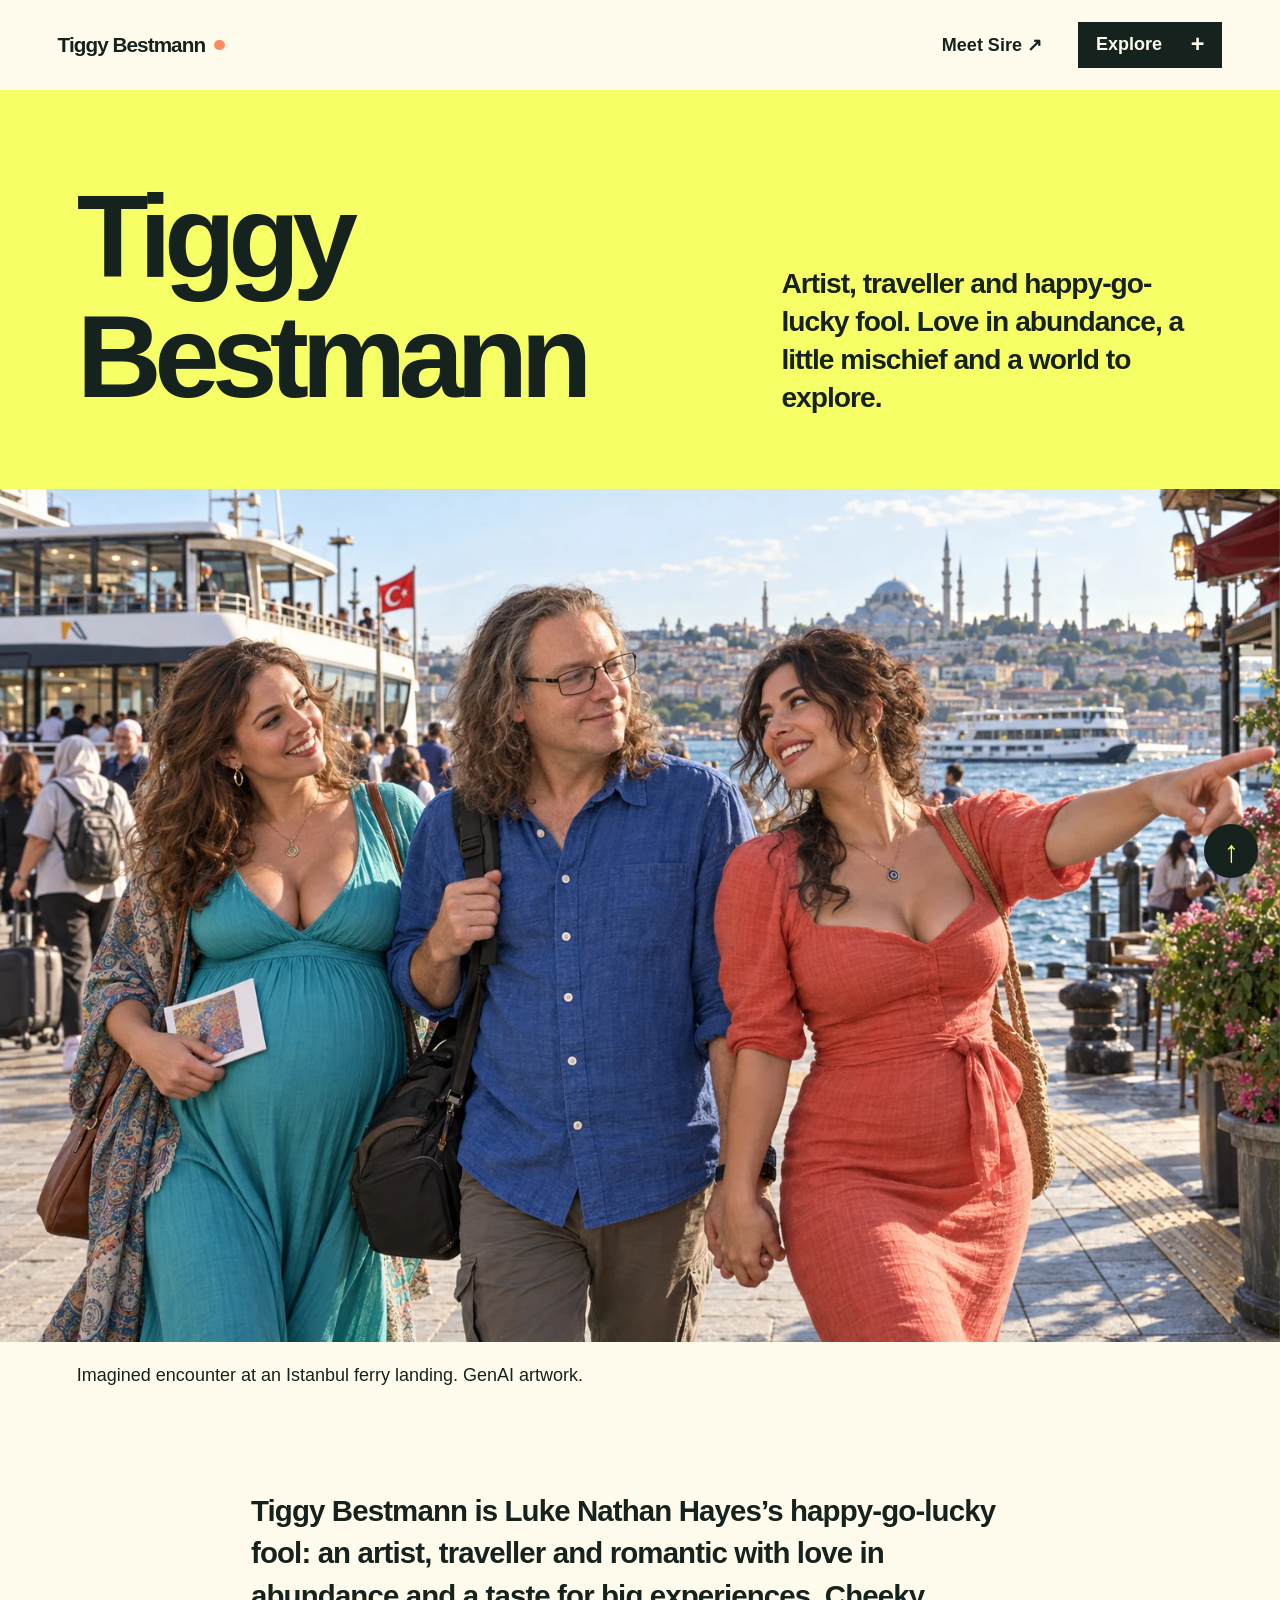
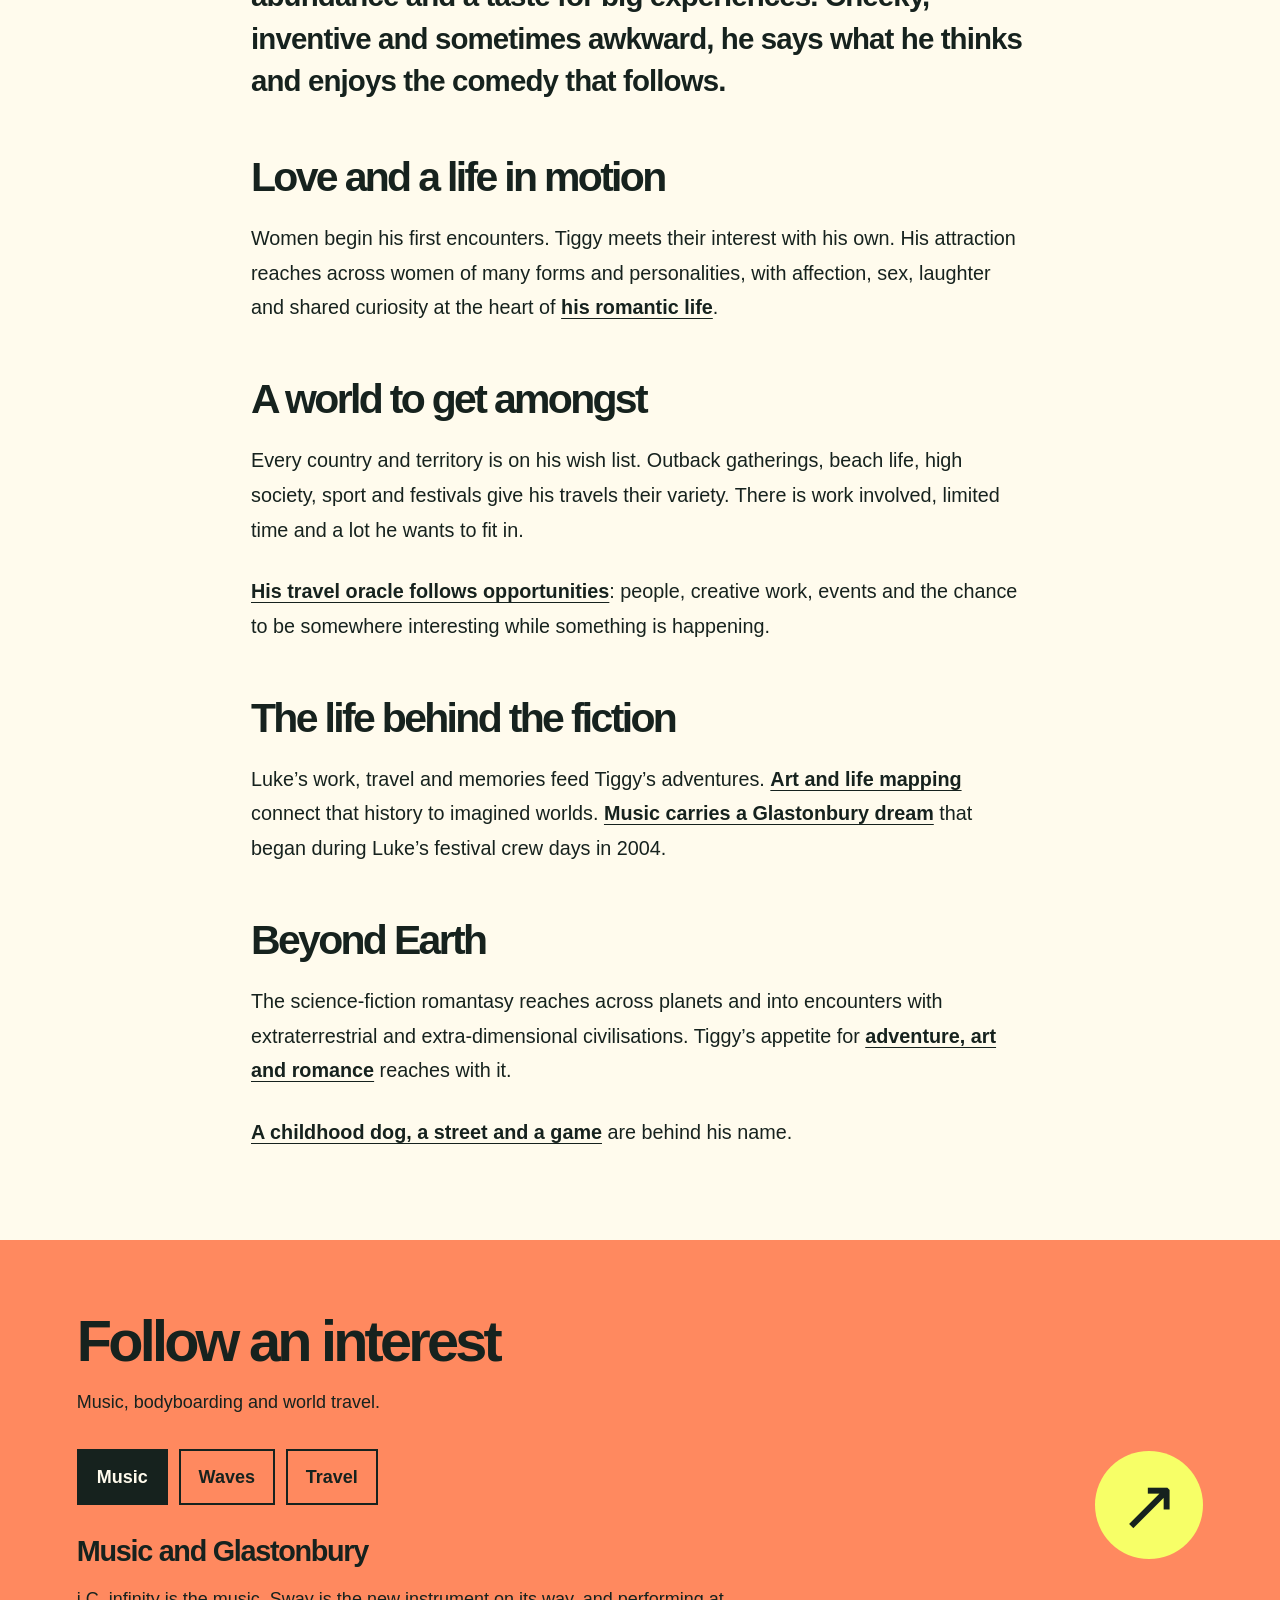
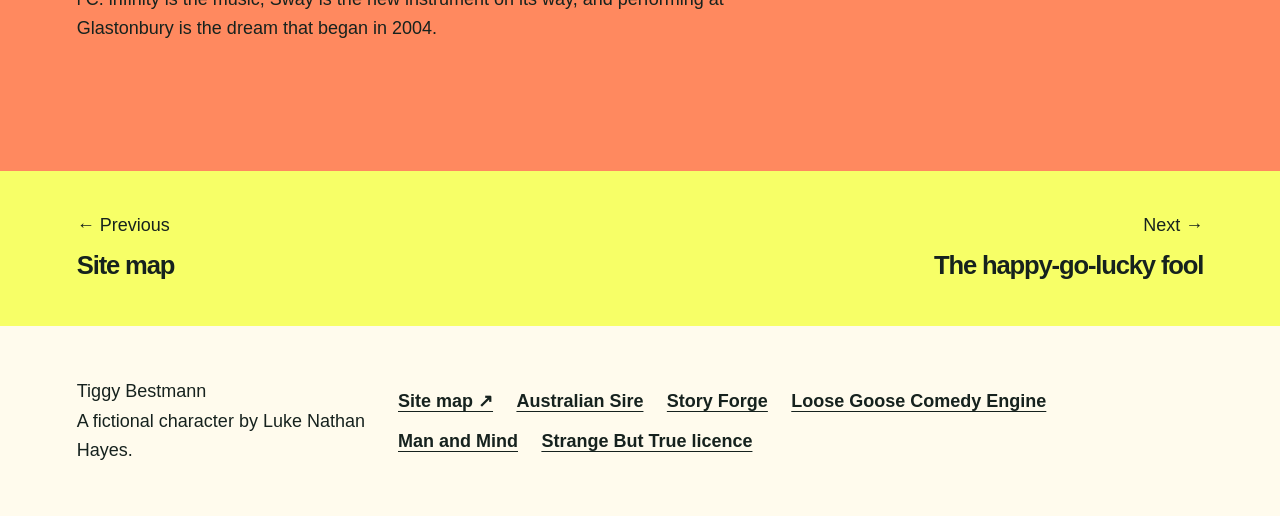
==== commit c605dbca: "Align Tiggy chapter titles content and reading order" ====
--- a/index.html
+++ b/index.html
@@ -1,21 +1,20 @@
 <!doctype html>
-<html lang="en-AU"><head><meta charset="utf-8"><meta name="viewport" content="width=device-width,initial-scale=1"><meta name="description" content="Artist, traveller and happy-go-lucky fool. Love in abundance, a little mischief and a world to explore."><meta name="theme-color" content="#f7ff67"><title>Tiggy Bestmann | Artist, fool and student of life</title><link rel="icon" href="assets/favicon.ico"><link rel="apple-touch-icon" href="assets/icon-180.png"><link rel="stylesheet" href="assets/site.css?v=20261001-reader-prose"><script defer src="assets/site.js?v=20261001-reader-prose"></script></head>
+<html lang="en-AU"><head><meta charset="utf-8"><meta name="viewport" content="width=device-width,initial-scale=1"><meta name="description" content="Artist, traveller and happy-go-lucky fool. Love in abundance, a little mischief and a world to explore."><meta name="theme-color" content="#f7ff67"><title>Tiggy Bestmann | Artist, fool and student of life</title><link rel="icon" href="assets/favicon.ico"><link rel="apple-touch-icon" href="assets/icon-180.png"><link rel="stylesheet" href="assets/site.css?v=20261001-chapter-coherence-2"><script defer src="assets/site.js?v=20261001-chapter-coherence-2"></script></head>
 <body id="top" class="theme-lemon home"><a class="skip" href="#main">Skip to content</a>
-<header class="site-header"><a class="brand" href="index.html">Tiggy Bestmann<span class="brand-dot" aria-hidden="true"></span></a><div class="header-actions"><a class="partner-short" href="https://auraofintelligence.github.io/australiansire/">Meet Sire ↗</a><button class="menu-button" type="button" aria-expanded="false" aria-controls="chapter-menu">Explore <span aria-hidden="true">+</span></button></div><nav id="chapter-menu" aria-label="Chapters" hidden><a href="index.html" aria-current="page">Tiggy Bestmann</a><a href="fool.html">The happy-go-lucky fool</a><a href="art.html">Art, memory and imagined worlds</a><a href="retreats.html">Aura retreats</a><a href="out-about.html">Fast travel, full days</a><a href="water.html">Sand, salt and screen</a><a href="company.html">The invitation matters</a><a href="music.html">From Glastonbury to Sway</a><a href="possibilities.html">How big are we talking?</a><a href="sitemap.html">More of Tiggy’s world</a></nav></header>
-<main id="main"><section class="opening"><h1>Tiggy Bestmann</h1><p>Artist, traveller and happy-go-lucky fool. Love in abundance, a little mischief and a world to explore.</p></section><figure class="hero"><img src="assets/opening-world.webp" alt="Two adult women, one visibly pregnant, welcome the long-haired Tiggy at an Istanbul ferry landing and draw him into a lively conversation." width="1536" height="1024" fetchpriority="high"><figcaption>An invitation on the Bosphorus. Imagined Istanbul encounter. GenAI artwork.</figcaption></figure>
+<header class="site-header"><a class="brand" href="index.html">Tiggy Bestmann<span class="brand-dot" aria-hidden="true"></span></a><div class="header-actions"><a class="partner-short" href="https://auraofintelligence.github.io/australiansire/">Meet Sire ↗</a><button class="menu-button" type="button" aria-expanded="false" aria-controls="chapter-menu">Explore <span aria-hidden="true">+</span></button></div><nav id="chapter-menu" aria-label="Chapters" hidden><a href="index.html" aria-current="page">Tiggy Bestmann</a><a href="fool.html">The happy-go-lucky fool</a><a href="company.html">Love, desire and company</a><a href="out-about.html">World travel</a><a href="water.html">Bodyboarding</a><a href="art.html">Art, memory and Aura</a><a href="music.html">Music and Glastonbury</a><a href="retreats.html">Aura retreats</a><a href="possibilities.html">Beyond Earth</a><a href="sitemap.html">Site map</a></nav></header>
+<main id="main"><section class="opening"><h1>Tiggy Bestmann</h1><p>Artist, traveller and happy-go-lucky fool. Love in abundance, a little mischief and a world to explore.</p></section><figure class="hero"><img src="assets/opening-world.webp" alt="Two adult women, one visibly pregnant, welcome the long-haired Tiggy at an Istanbul ferry landing and draw him into a lively conversation." width="1536" height="1024" fetchpriority="high"><figcaption>Imagined encounter at an Istanbul ferry landing. GenAI artwork.</figcaption></figure>
 <article class="prose" aria-label="Tiggy Bestmann">
-<p class="lead">Tiggy Bestmann wants a full life: making art, travelling the world, falling for women and laughing often. He is the happy-go-lucky fool in Luke Nathan Hayes’s science-fiction romantasy universe, with long hair, an inventive mind and an honest thought that sometimes escapes before he has dressed it properly.</p>
-<h2>The pleasure of being invited</h2>
-<p>She starts talking to him. Something in her humour catches his attention; something in his reply makes her stay. He loves that first stretch of discovery, when neither knows quite where the conversation is going.</p>
-<p>His attraction is broad. Different bodies, temperaments and ways of looking at life interest him. He wants affection, desire and <a href="company.html">company that enjoys him back</a>. Romance travels with him, through new encounters and people he is very glad to see again.</p>
-<h2>There is a lot he wants to do</h2>
-<p>Every country and territory is on his wish list. The days are busy: work, art, music, the surf, an invitation somewhere unfamiliar. He enjoys the distance between an outback gathering and a splendid dinner, and the discovery that he feels at home in both.</p>
-<p><a href="out-about.html">His route follows openings as they arrive</a>. A festival job, a promising swell or someone he misses gives the next journey a reason.</p>
-<h2>A dream from the festival field</h2>
-<p>In 2004, Luke helped set up Glastonbury and wished he would return someday to perform. Tiggy carries that wish. An Audima Labs Sway is on order, and learning to play <a href="music.html">i C. infinity live</a> is the next adventure.</p>
-<h2>Earth is the beginning</h2>
-<p>The horizon reaches across planets, into unfamiliar civilisations and encounters beyond the dimensions he knows. Tiggy’s appetite for <a href="possibilities.html">adventure and romance</a> reaches with it.</p>
-<p>His name begins with <a href="fool.html#the-name">a childhood dog, a street and a game</a>. Luke’s remembered life supplies the flashbacks; Tiggy takes that history somewhere new.</p></article><section class="play-panel" aria-labelledby="play-title"><div><h2 id="play-title">Follow an interest</h2><p>Music, waves and the next journey.</p><div class="mood-buttons" role="group" aria-label="Choose an interest"><button type="button" data-mood="make" aria-pressed="true">Music</button><button type="button" data-mood="wander" aria-pressed="false">Waves</button><button type="button" data-mood="company" aria-pressed="false">Travel</button></div><div class="play-result" aria-live="polite" aria-atomic="true"><h3>From Glastonbury to Sway.</h3><p>The festival crew days left a lasting dream: to return as a performer. Sway is on its way, and i C. infinity is the music he wants to bring to life.</p></div></div><a class="round-link" href="music.html" aria-label="From Glastonbury to Sway">↗</a></section>
+<p class="lead">Tiggy Bestmann is Luke Nathan Hayes’s happy-go-lucky fool: an artist, traveller and romantic with love in abundance and a taste for big experiences. Cheeky, inventive and sometimes awkward, he says what he thinks and enjoys the comedy that follows.</p>
+<h2>Love and a life in motion</h2>
+<p>Women begin his first encounters. Tiggy meets their interest with his own. His attraction reaches across women of many forms and personalities, with affection, sex, laughter and shared curiosity at the heart of <a href="company.html">his romantic life</a>.</p>
+<h2>A world to get amongst</h2>
+<p>Every country and territory is on his wish list. Outback gatherings, beach life, high society, sport and festivals give his travels their variety. There is work involved, limited time and a lot he wants to fit in.</p>
+<p><a href="out-about.html">His travel oracle follows opportunities</a>: people, creative work, events and the chance to be somewhere interesting while something is happening.</p>
+<h2>The life behind the fiction</h2>
+<p>Luke’s work, travel and memories feed Tiggy’s adventures. <a href="art.html">Art and life mapping</a> connect that history to imagined worlds. <a href="music.html">Music carries a Glastonbury dream</a> that began during Luke’s festival crew days in 2004.</p>
+<h2>Beyond Earth</h2>
+<p>The science-fiction romantasy reaches across planets and into encounters with extraterrestrial and extra-dimensional civilisations. Tiggy’s appetite for <a href="possibilities.html">adventure, art and romance</a> reaches with it.</p>
+<p><a href="fool.html">A childhood dog, a street and a game</a> are behind his name.</p></article><section class="play-panel" aria-labelledby="play-title"><div><h2 id="play-title">Follow an interest</h2><p>Music, bodyboarding and world travel.</p><div class="mood-buttons" role="group" aria-label="Choose an interest"><button type="button" data-mood="make" aria-pressed="true">Music</button><button type="button" data-mood="wander" aria-pressed="false">Waves</button><button type="button" data-mood="company" aria-pressed="false">Travel</button></div><div class="play-result" aria-live="polite" aria-atomic="true"><h3>Music and Glastonbury</h3><p>i C. infinity is the music, Sway is the new instrument on its way, and performing at Glastonbury is the dream that began in 2004.</p></div></div><a class="round-link" href="music.html" aria-label="Music and Glastonbury">↗</a></section>
 </main>
-<nav class="page-turn" aria-label="Previous and next pages"><a rel="prev" href="sitemap.html"><span>← Previous</span><strong>More of Tiggy’s world</strong></a><a rel="next" href="fool.html"><span>Next →</span><strong>The happy-go-lucky fool</strong></a></nav>
+<nav class="page-turn" aria-label="Previous and next pages"><a rel="prev" href="sitemap.html"><span>← Previous</span><strong>Site map</strong></a><a rel="next" href="fool.html"><span>Next →</span><strong>The happy-go-lucky fool</strong></a></nav>
 <footer><p>Tiggy Bestmann<br>A fictional character by Luke Nathan Hayes.</p><nav class="footer-links" aria-label="Related sites and licence"><a href="sitemap.html">Site map ↗</a><a href="https://auraofintelligence.github.io/australiansire/">Australian Sire</a><a href="https://auraofintelligence.github.io/australian-sire-story-forge/">Story Forge</a><a href="https://auraofintelligence.github.io/loose-goose-comedy-engine/">Loose Goose Comedy Engine</a><a href="https://auraofintelligence.github.io/luke-nathan-hayes-man-and-mind/">Man and Mind</a><a href="https://github.com/auraofintelligence/tiggy-bestmann/blob/main/LICENCE.md">Strange But True licence</a></nav></footer><a class="to-top" href="#top" aria-label="Back to top">↑</a></body></html>
--- a/assets/site.css
+++ b/assets/site.css
@@ -1,5 +1,5 @@
 :root{--ink:#16221e;--paper:#fffbed;--lemon:#f7ff67;--orange:#ff895f;--blue:#2344dc;--mint:#84e8c9;--accent:var(--lemon);font-family:Arial,Helvetica,sans-serif;color:var(--ink);background:var(--paper);font-size:18px}*{box-sizing:border-box}html{scroll-behavior:smooth;scroll-padding-top:6rem}body{margin:0}body.theme-orange{--accent:var(--orange)}body.theme-blue{--accent:var(--blue)}body.theme-mint{--accent:var(--mint)}a{color:inherit;text-underline-offset:.2em;text-decoration-thickness:.07em}button{font:inherit;color:inherit;cursor:pointer}a:focus-visible,button:focus-visible{outline:3px solid currentColor;outline-offset:5px}.skip{position:fixed;top:-8rem;left:1rem;z-index:100;background:var(--ink);color:white;padding:1rem}.skip:focus{top:1rem}.site-header{position:relative;z-index:30;display:flex;align-items:center;justify-content:space-between;gap:1rem;padding:1.2rem 4.5%;background:var(--paper)}.brand{display:flex;align-items:center;gap:.5rem;font-size:1.15rem;font-weight:900;letter-spacing:-.045em;text-decoration:none;white-space:nowrap}.brand-dot{display:inline-block;background:var(--orange);width:.58rem;height:.58rem;border-radius:50%}.header-actions{display:flex;align-items:center;gap:2rem}.partner-short{font-size:1rem;text-decoration:none;font-weight:700}.menu-button{display:flex;gap:1.6rem;align-items:center;border:0;background:var(--ink);color:var(--paper);min-height:46px;padding:.65rem 1rem;font-weight:700}.menu-button span{font-size:1.3em;line-height:1}#chapter-menu{position:absolute;right:4.5%;top:calc(100% - .3rem);background:var(--ink);color:var(--paper);width:min(32rem,91vw);padding:1rem;box-shadow:0 15px 35px #16221e26;max-height:calc(100dvh - 6rem);overflow:auto}#chapter-menu:not([hidden]){display:grid;grid-template-columns:1fr 1fr;gap:.3rem}#chapter-menu a{display:flex;align-items:center;min-height:48px;padding:.7rem;text-decoration:none}#chapter-menu a:hover,#chapter-menu a[aria-current]{background:var(--lemon);color:var(--ink)}.opening{background:var(--accent);padding:4.8rem 6% 4rem;display:grid;grid-template-columns:minmax(0,1.5fr) minmax(0,1fr);gap:4rem;align-items:end}.theme-blue .opening{color:var(--paper)}h1,h2,h3{font-family:'Arial Black',Arial,Helvetica,sans-serif;font-weight:900;letter-spacing:-.065em;line-height:1.02;margin:0;text-wrap:balance}h1{font-size:clamp(3.7rem,7.4vw,7.1rem);max-width:12ch}.home h1{font-size:clamp(4.5rem,9.2vw,9rem);max-width:9ch}.opening p{margin:0;font-size:clamp(1.35rem,2.2vw,2.1rem);line-height:1.35;max-width:26ch;font-weight:600;letter-spacing:-.035em}.hero{margin:0}.hero img{width:100%;height:auto;display:block;aspect-ratio:3/2;object-fit:contain;background:var(--accent)}figcaption{font-size:1rem;line-height:1.5;padding:1.1rem 6%;background:var(--paper)}.prose{max-width:850px;padding:4.5rem 2rem 5rem;margin:auto;font-size:1.1rem;line-height:1.75}.prose p{margin:0 0 1.5rem}.prose .lead{font-size:clamp(1.5rem,2.3vw,2rem);line-height:1.45;letter-spacing:-.03em;font-weight:700;margin-bottom:2rem}.prose h2{font-size:clamp(2rem,3.2vw,3rem);margin:3rem 0 1.25rem}.prose p:last-child{margin-bottom:0}.prose a{font-weight:700}.big-line{font-size:clamp(2.1rem,4vw,3.8rem);font-weight:900;letter-spacing:-.06em;line-height:1.1;margin-top:3rem!important}.play-panel{background:var(--orange);display:flex;align-items:center;justify-content:space-between;gap:3rem;padding:4rem 6%}.play-panel>div{max-width:900px}.play-panel h2{font-size:clamp(2.5rem,4.5vw,4.4rem)}.play-panel p{line-height:1.6}.mood-buttons{display:flex;gap:.6rem;flex-wrap:wrap;margin:1.8rem 0}.mood-buttons button{padding:.85rem 1rem;min-height:48px;border:2px solid var(--ink);background:transparent;font-weight:700}.mood-buttons button[aria-pressed=true]{background:var(--ink);color:var(--paper)}.play-result{min-height:9rem;max-width:720px}.play-result h3{font-size:1.6rem;letter-spacing:-.045em}.play-result p{margin-bottom:0}.round-link{display:grid;place-content:center;flex-shrink:0;width:6rem;height:6rem;border-radius:50%;background:var(--lemon);color:var(--ink);font-size:4rem;text-decoration:none;transition:transform .2s}.round-link:hover{transform:rotate(12deg)}.page-turn{display:grid;grid-template-columns:1fr 1fr;background:var(--lemon)}.page-turn a{display:flex;flex-direction:column;gap:.8rem;text-decoration:none;padding:2.4rem 12%;min-height:155px}.page-turn a:hover{background:var(--mint)}.page-turn a:last-child{text-align:right}.page-turn span{font-size:1rem}.page-turn strong{font-size:clamp(1.3rem,2vw,2rem);letter-spacing:-.045em;line-height:1.2}footer{display:flex;align-items:center;justify-content:space-between;gap:1.5rem;padding:2.8rem 6%;padding-right:7rem;font-size:1rem;line-height:1.65}footer p{margin:0}footer>a{white-space:nowrap;font-weight:700}.to-top{position:fixed;bottom:1.2rem;right:1.2rem;z-index:25;display:grid;place-content:center;width:3rem;height:3rem;background:var(--ink);color:var(--lemon);border-radius:50%;text-decoration:none;font-size:1.7rem;box-shadow:0 3px 10px #0002}.chapter-index{padding:0 6% 5rem;max-width:1200px;margin:auto}.chapter-index>a{display:flex;align-items:center;justify-content:space-between;gap:1rem;padding:1.1rem 1.3rem;background:var(--lemon);font-size:clamp(1.25rem,2vw,1.9rem);font-weight:800;text-decoration:none;letter-spacing:-.04em;margin:.5rem 0;min-height:65px}.chapter-index>a:nth-child(3n+2){background:var(--mint)}.chapter-index>a:nth-child(3n){background:var(--orange)}.chapter-index>a:hover{padding-left:1.7rem}
-@media(max-width:760px){:root{font-size:17px}.site-header{padding:1rem 5%;gap:.5rem}.brand{font-size:1.1rem}.partner-short{display:none}.menu-button{gap:.65rem;font-size:1rem;padding:.65rem .8rem}#chapter-menu{right:5%;width:90vw;padding:.7rem;max-height:calc(100dvh - 6rem)}#chapter-menu:not([hidden]){grid-template-columns:1fr}.opening{grid-template-columns:minmax(0,1fr);padding:3rem 6% 2.8rem;gap:1.7rem}h1{font-size:clamp(3.3rem,13.5vw,5.8rem)}.home h1{font-size:clamp(2.8rem,15vw,6.6rem)}.opening p{font-size:1.5rem;max-width:28ch}figcaption{font-size:1rem}.prose{padding:2.8rem 6% 3.5rem;font-size:1.06rem;line-height:1.75}.prose h2{margin-top:2.5rem}.play-panel{padding:3rem 6%;display:block}.play-result{min-height:12rem}.round-link{margin-top:1.7rem;width:4.5rem;height:4.5rem;font-size:3rem}.page-turn a{padding:1.7rem 10%;min-height:160px}.page-turn strong{font-size:1.25rem}footer{display:block;padding:2rem 6% 5rem}footer>a{display:inline-block;margin-top:1.2rem}.to-top{width:2.8rem;height:2.8rem;bottom:1rem;right:1rem}}
+@media(max-width:760px){:root{font-size:17px}.site-header{padding:1rem 5%;gap:.5rem}.brand{font-size:1.1rem}.partner-short{display:none}.menu-button{gap:.65rem;font-size:1rem;padding:.65rem .8rem}#chapter-menu{right:5%;width:90vw;padding:.7rem;max-height:calc(100dvh - 6rem)}#chapter-menu:not([hidden]){grid-template-columns:1fr}.opening{grid-template-columns:minmax(0,1fr);padding:3rem 6% 2.8rem;gap:1.7rem}h1{font-size:clamp(2.2rem,12vw,5.8rem)}.home h1{font-size:clamp(2.8rem,15vw,6.6rem)}.opening p{font-size:1.5rem;max-width:28ch}figcaption{font-size:1rem}.prose{padding:2.8rem 6% 3.5rem;font-size:1.06rem;line-height:1.75}.prose h2{margin-top:2.5rem}.play-panel{padding:3rem 6%;display:block}.play-result{min-height:12rem}.round-link{margin-top:1.7rem;width:4.5rem;height:4.5rem;font-size:3rem}.page-turn a{padding:1.7rem 10%;min-height:160px}.page-turn strong{font-size:1.25rem}footer{display:block;padding:2rem 6% 5rem}footer>a{display:inline-block;margin-top:1.2rem}.to-top{width:2.8rem;height:2.8rem;bottom:1rem;right:1rem}}
 @media(prefers-reduced-motion:reduce){html{scroll-behavior:auto}*,*::before,*::after{animation:none!important;transition:none!important}}
 .footer-links{display:flex;flex-wrap:wrap;gap:.7rem 1.3rem;max-width:42rem;line-height:1.5}
 .footer-links a{font-weight:700}
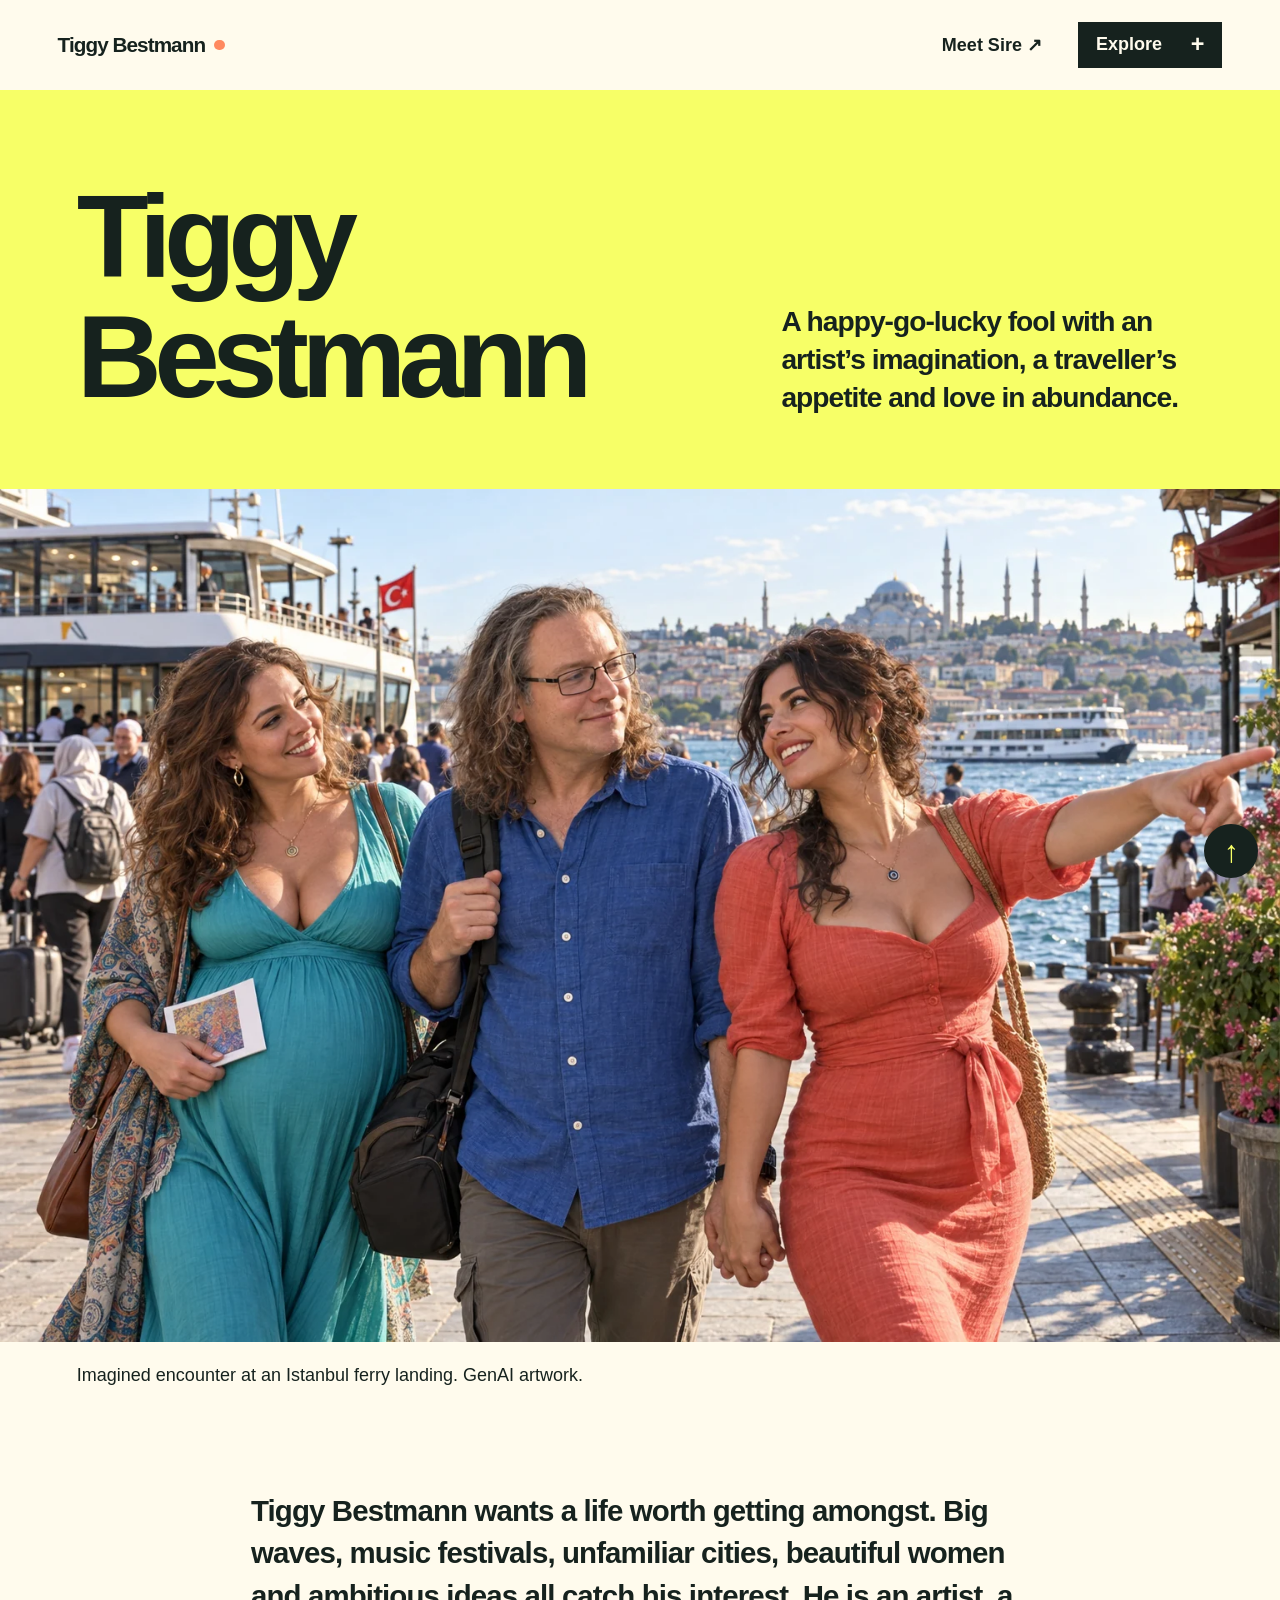
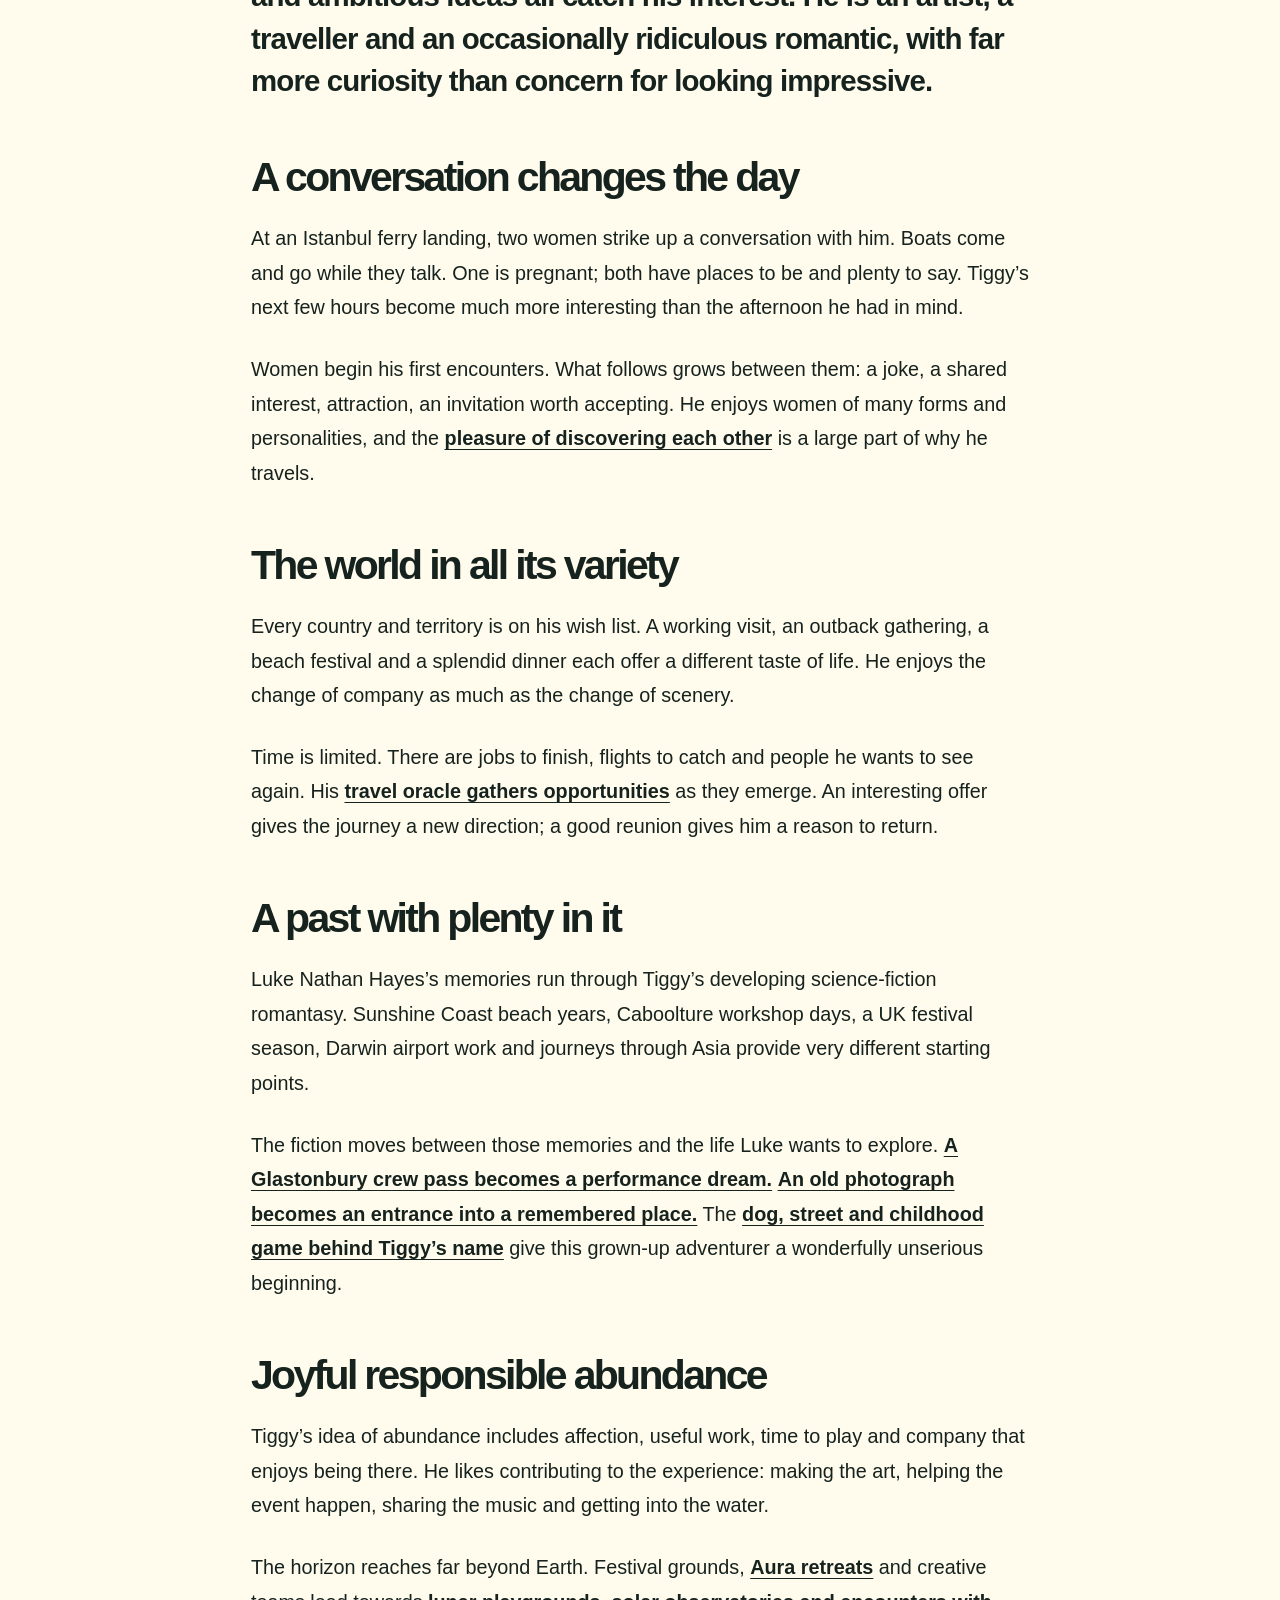
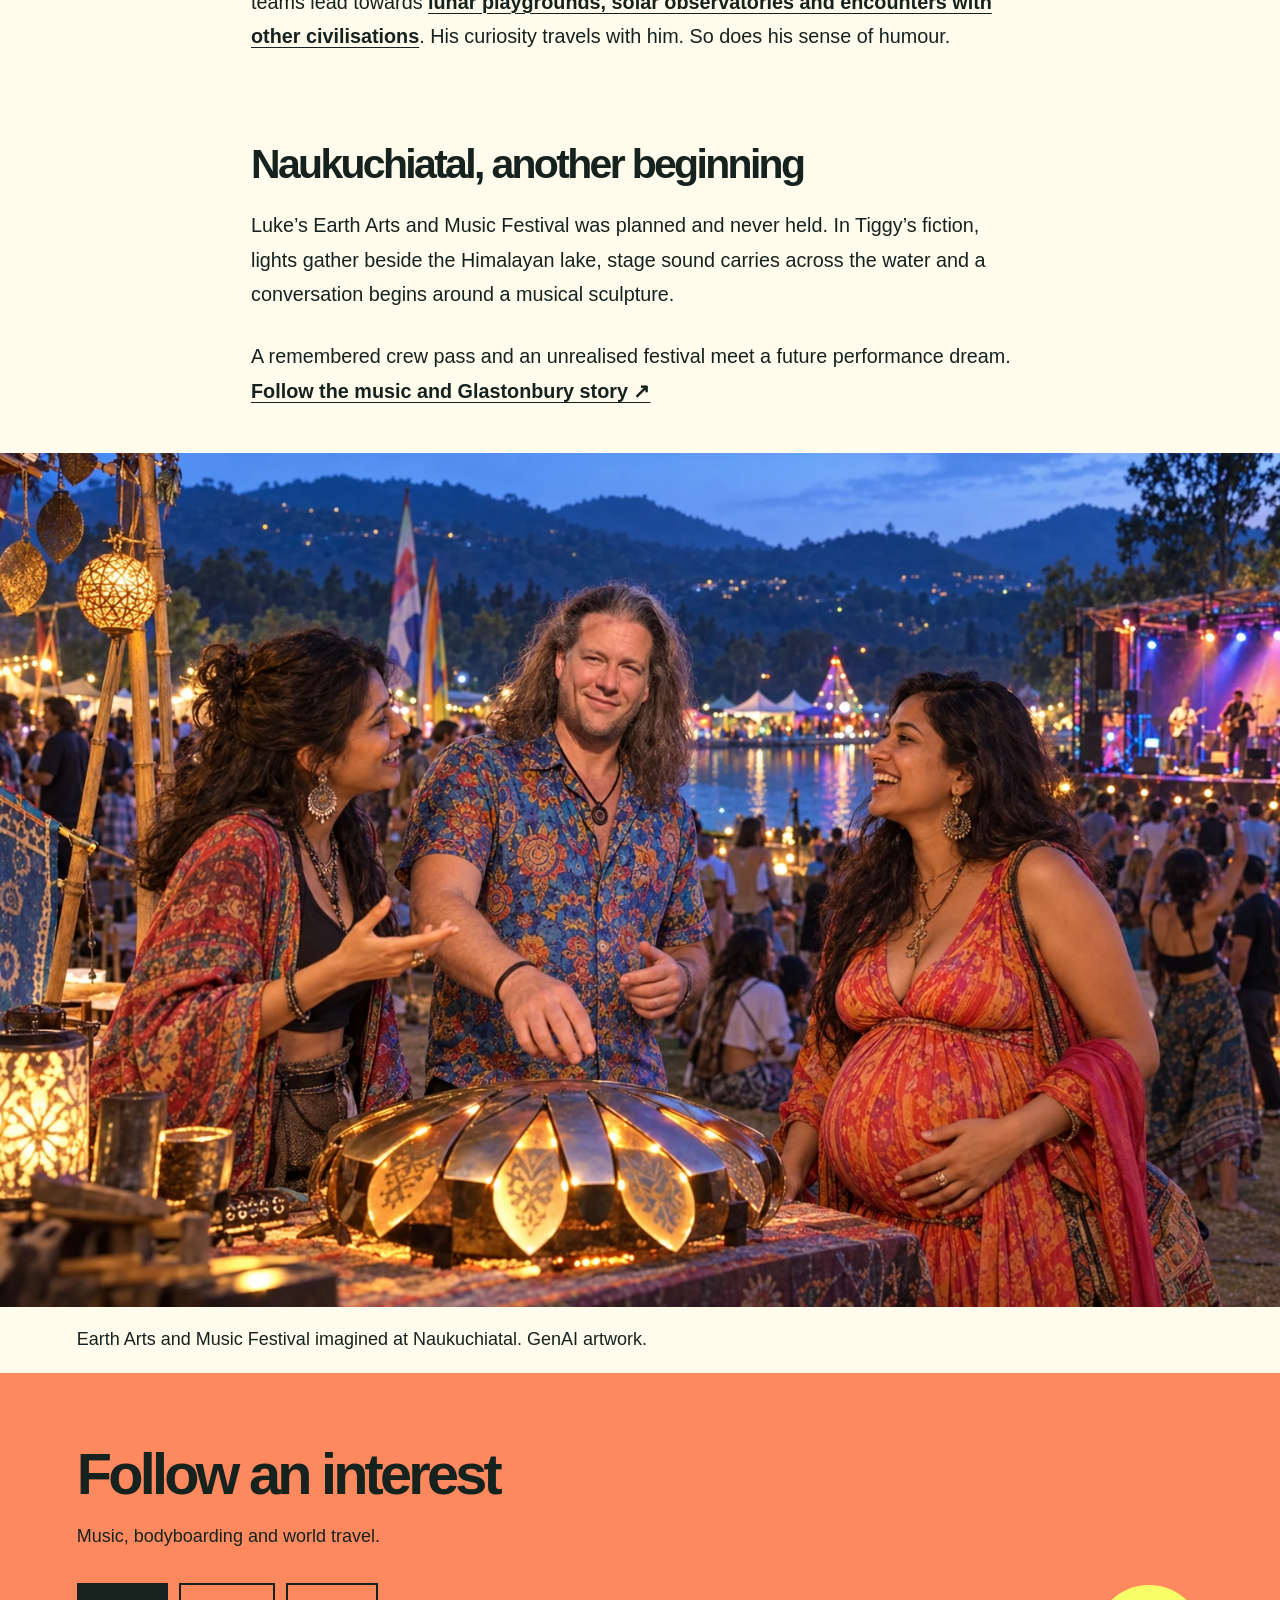
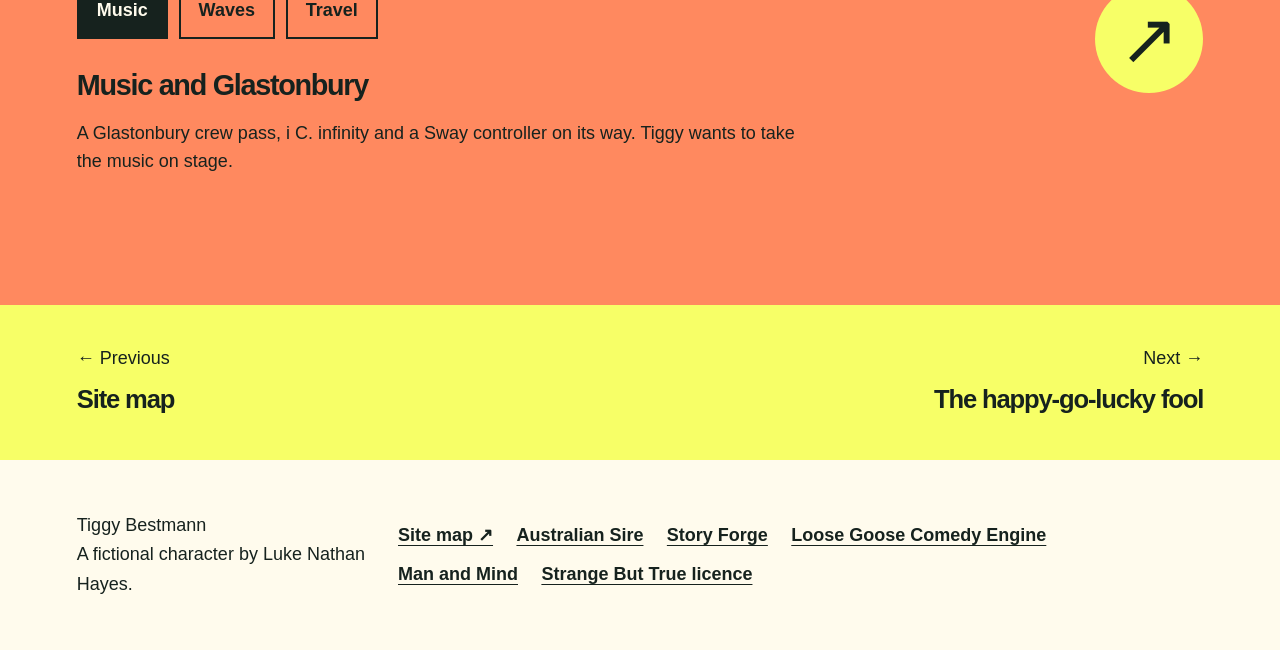
==== commit 40276270: "Expand Tiggy with distinct Forge stories and life memories" ====
--- a/index.html
+++ b/index.html
@@ -1,20 +1,22 @@
 <!doctype html>
-<html lang="en-AU"><head><meta charset="utf-8"><meta name="viewport" content="width=device-width,initial-scale=1"><meta name="description" content="Artist, traveller and happy-go-lucky fool. Love in abundance, a little mischief and a world to explore."><meta name="theme-color" content="#f7ff67"><title>Tiggy Bestmann | Artist, fool and student of life</title><link rel="icon" href="assets/favicon.ico"><link rel="apple-touch-icon" href="assets/icon-180.png"><link rel="stylesheet" href="assets/site.css?v=20261001-chapter-coherence-2"><script defer src="assets/site.js?v=20261001-chapter-coherence-2"></script></head>
+<html lang="en-AU"><head><meta charset="utf-8"><meta name="viewport" content="width=device-width,initial-scale=1"><meta name="description" content="A happy-go-lucky fool with an artist’s imagination, a traveller’s appetite and love in abundance."><meta name="theme-color" content="#f7ff67"><title>Tiggy Bestmann | Artist, fool and student of life</title><link rel="icon" href="assets/favicon.ico"><link rel="apple-touch-icon" href="assets/icon-180.png"><link rel="stylesheet" href="assets/site.css?v=20261001-full-character-3"><script defer src="assets/site.js?v=20261001-full-character-3"></script></head>
 <body id="top" class="theme-lemon home"><a class="skip" href="#main">Skip to content</a>
 <header class="site-header"><a class="brand" href="index.html">Tiggy Bestmann<span class="brand-dot" aria-hidden="true"></span></a><div class="header-actions"><a class="partner-short" href="https://auraofintelligence.github.io/australiansire/">Meet Sire ↗</a><button class="menu-button" type="button" aria-expanded="false" aria-controls="chapter-menu">Explore <span aria-hidden="true">+</span></button></div><nav id="chapter-menu" aria-label="Chapters" hidden><a href="index.html" aria-current="page">Tiggy Bestmann</a><a href="fool.html">The happy-go-lucky fool</a><a href="company.html">Love, desire and company</a><a href="out-about.html">World travel</a><a href="water.html">Bodyboarding</a><a href="art.html">Art, memory and Aura</a><a href="music.html">Music and Glastonbury</a><a href="retreats.html">Aura retreats</a><a href="possibilities.html">Beyond Earth</a><a href="sitemap.html">Site map</a></nav></header>
-<main id="main"><section class="opening"><h1>Tiggy Bestmann</h1><p>Artist, traveller and happy-go-lucky fool. Love in abundance, a little mischief and a world to explore.</p></section><figure class="hero"><img src="assets/opening-world.webp" alt="Two adult women, one visibly pregnant, welcome the long-haired Tiggy at an Istanbul ferry landing and draw him into a lively conversation." width="1536" height="1024" fetchpriority="high"><figcaption>Imagined encounter at an Istanbul ferry landing. GenAI artwork.</figcaption></figure>
+<main id="main"><section class="opening"><h1>Tiggy Bestmann</h1><p>A happy-go-lucky fool with an artist’s imagination, a traveller’s appetite and love in abundance.</p></section><figure class="hero"><img src="assets/opening-world.webp" alt="Two adult women, one visibly pregnant, welcome the long-haired Tiggy at an Istanbul ferry landing and draw him into a lively conversation." width="1536" height="1024" fetchpriority="high"><figcaption>Imagined encounter at an Istanbul ferry landing. GenAI artwork.</figcaption></figure>
 <article class="prose" aria-label="Tiggy Bestmann">
-<p class="lead">Tiggy Bestmann is Luke Nathan Hayes’s happy-go-lucky fool: an artist, traveller and romantic with love in abundance and a taste for big experiences. Cheeky, inventive and sometimes awkward, he says what he thinks and enjoys the comedy that follows.</p>
-<h2>Love and a life in motion</h2>
-<p>Women begin his first encounters. Tiggy meets their interest with his own. His attraction reaches across women of many forms and personalities, with affection, sex, laughter and shared curiosity at the heart of <a href="company.html">his romantic life</a>.</p>
-<h2>A world to get amongst</h2>
-<p>Every country and territory is on his wish list. Outback gatherings, beach life, high society, sport and festivals give his travels their variety. There is work involved, limited time and a lot he wants to fit in.</p>
-<p><a href="out-about.html">His travel oracle follows opportunities</a>: people, creative work, events and the chance to be somewhere interesting while something is happening.</p>
-<h2>The life behind the fiction</h2>
-<p>Luke’s work, travel and memories feed Tiggy’s adventures. <a href="art.html">Art and life mapping</a> connect that history to imagined worlds. <a href="music.html">Music carries a Glastonbury dream</a> that began during Luke’s festival crew days in 2004.</p>
-<h2>Beyond Earth</h2>
-<p>The science-fiction romantasy reaches across planets and into encounters with extraterrestrial and extra-dimensional civilisations. Tiggy’s appetite for <a href="possibilities.html">adventure, art and romance</a> reaches with it.</p>
-<p><a href="fool.html">A childhood dog, a street and a game</a> are behind his name.</p></article><section class="play-panel" aria-labelledby="play-title"><div><h2 id="play-title">Follow an interest</h2><p>Music, bodyboarding and world travel.</p><div class="mood-buttons" role="group" aria-label="Choose an interest"><button type="button" data-mood="make" aria-pressed="true">Music</button><button type="button" data-mood="wander" aria-pressed="false">Waves</button><button type="button" data-mood="company" aria-pressed="false">Travel</button></div><div class="play-result" aria-live="polite" aria-atomic="true"><h3>Music and Glastonbury</h3><p>i C. infinity is the music, Sway is the new instrument on its way, and performing at Glastonbury is the dream that began in 2004.</p></div></div><a class="round-link" href="music.html" aria-label="Music and Glastonbury">↗</a></section>
+<p class="lead">Tiggy Bestmann wants a life worth getting amongst. Big waves, music festivals, unfamiliar cities, beautiful women and ambitious ideas all catch his interest. He is an artist, a traveller and an occasionally ridiculous romantic, with far more curiosity than concern for looking impressive.</p>
+<h2>A conversation changes the day</h2>
+<p>At an Istanbul ferry landing, two women strike up a conversation with him. Boats come and go while they talk. One is pregnant; both have places to be and plenty to say. Tiggy’s next few hours become much more interesting than the afternoon he had in mind.</p>
+<p>Women begin his first encounters. What follows grows between them: a joke, a shared interest, attraction, an invitation worth accepting. He enjoys women of many forms and personalities, and the <a href="company.html">pleasure of discovering each other</a> is a large part of why he travels.</p>
+<h2>The world in all its variety</h2>
+<p>Every country and territory is on his wish list. A working visit, an outback gathering, a beach festival and a splendid dinner each offer a different taste of life. He enjoys the change of company as much as the change of scenery.</p>
+<p>Time is limited. There are jobs to finish, flights to catch and people he wants to see again. His <a href="out-about.html">travel oracle gathers opportunities</a> as they emerge. An interesting offer gives the journey a new direction; a good reunion gives him a reason to return.</p>
+<h2>A past with plenty in it</h2>
+<p>Luke Nathan Hayes’s memories run through Tiggy’s developing science-fiction romantasy. Sunshine Coast beach years, Caboolture workshop days, a UK festival season, Darwin airport work and journeys through Asia provide very different starting points.</p>
+<p>The fiction moves between those memories and the life Luke wants to explore. <a href="music.html">A Glastonbury crew pass becomes a performance dream.</a> <a href="art.html">An old photograph becomes an entrance into a remembered place.</a> The <a href="fool.html">dog, street and childhood game behind Tiggy’s name</a> give this grown-up adventurer a wonderfully unserious beginning.</p>
+<h2>Joyful responsible abundance</h2>
+<p>Tiggy’s idea of abundance includes affection, useful work, time to play and company that enjoys being there. He likes contributing to the experience: making the art, helping the event happen, sharing the music and getting into the water.</p>
+<p>The horizon reaches far beyond Earth. Festival grounds, <a href="retreats.html">Aura retreats</a> and creative teams lead towards <a href="possibilities.html">lunar playgrounds, solar observatories and encounters with other civilisations</a>. His curiosity travels with him. So does his sense of humour.</p></article><section class="chapter-feature" aria-labelledby="festival-title"><div class="feature-copy"><h2 id="festival-title">Naukuchiatal, another beginning</h2><p>Luke’s Earth Arts and Music Festival was planned and never held. In Tiggy’s fiction, lights gather beside the Himalayan lake, stage sound carries across the water and a conversation begins around a musical sculpture.</p><p>A remembered crew pass and an unrealised festival meet a future performance dream. <a href="music.html">Follow the music and Glastonbury story ↗</a></p></div><figure class="hero"><img src="assets/naukuchiatal-festival.webp" alt="Long-haired Tiggy and two adult Indian women, one visibly pregnant, laugh around an illuminated musical sculpture at an imagined lakeside arts festival in Naukuchiatal, with green hills, a stage and a lively crowd behind them." width="1536" height="1024" loading="lazy"><figcaption>Earth Arts and Music Festival imagined at Naukuchiatal. GenAI artwork.</figcaption></figure></section><section class="play-panel" aria-labelledby="play-title"><div><h2 id="play-title">Follow an interest</h2><p>Music, bodyboarding and world travel.</p><div class="mood-buttons" role="group" aria-label="Choose an interest"><button type="button" data-mood="make" aria-pressed="true">Music</button><button type="button" data-mood="wander" aria-pressed="false">Waves</button><button type="button" data-mood="company" aria-pressed="false">Travel</button></div><div class="play-result" aria-live="polite" aria-atomic="true"><h3>Music and Glastonbury</h3><p>A Glastonbury crew pass, i C. infinity and a Sway controller on its way. Tiggy wants to take the music on stage.</p></div></div><a class="round-link" href="music.html" aria-label="Music and Glastonbury">↗</a></section>
 </main>
 <nav class="page-turn" aria-label="Previous and next pages"><a rel="prev" href="sitemap.html"><span>← Previous</span><strong>Site map</strong></a><a rel="next" href="fool.html"><span>Next →</span><strong>The happy-go-lucky fool</strong></a></nav>
 <footer><p>Tiggy Bestmann<br>A fictional character by Luke Nathan Hayes.</p><nav class="footer-links" aria-label="Related sites and licence"><a href="sitemap.html">Site map ↗</a><a href="https://auraofintelligence.github.io/australiansire/">Australian Sire</a><a href="https://auraofintelligence.github.io/australian-sire-story-forge/">Story Forge</a><a href="https://auraofintelligence.github.io/loose-goose-comedy-engine/">Loose Goose Comedy Engine</a><a href="https://auraofintelligence.github.io/luke-nathan-hayes-man-and-mind/">Man and Mind</a><a href="https://github.com/auraofintelligence/tiggy-bestmann/blob/main/LICENCE.md">Strange But True licence</a></nav></footer><a class="to-top" href="#top" aria-label="Back to top">↑</a></body></html>
--- a/assets/site.css
+++ b/assets/site.css
@@ -3,4 +3,12 @@
 @media(prefers-reduced-motion:reduce){html{scroll-behavior:auto}*,*::before,*::after{animation:none!important;transition:none!important}}
 .footer-links{display:flex;flex-wrap:wrap;gap:.7rem 1.3rem;max-width:42rem;line-height:1.5}
 .footer-links a{font-weight:700}
+.chapter-copy strong{display:block;font-weight:900}
+.chapter-copy>span{display:block;margin-top:.5rem;font-size:1rem;font-weight:400;line-height:1.5;letter-spacing:normal}
+.feature-copy{max-width:850px;margin:auto;padding:0 2rem 2.5rem;font-size:1.1rem;line-height:1.75}
+.feature-copy h2{font-size:clamp(2rem,3.2vw,3rem);margin:0 0 1.25rem}
+.feature-copy p{margin:0 0 1.5rem}
+.feature-copy p:last-child{margin-bottom:0}
+.feature-copy a{font-weight:700}
+@media(max-width:760px){.feature-copy{padding:0 6% 2.5rem;font-size:1.06rem}}
 @media(max-width:760px){.footer-links{margin-top:1.2rem}}
